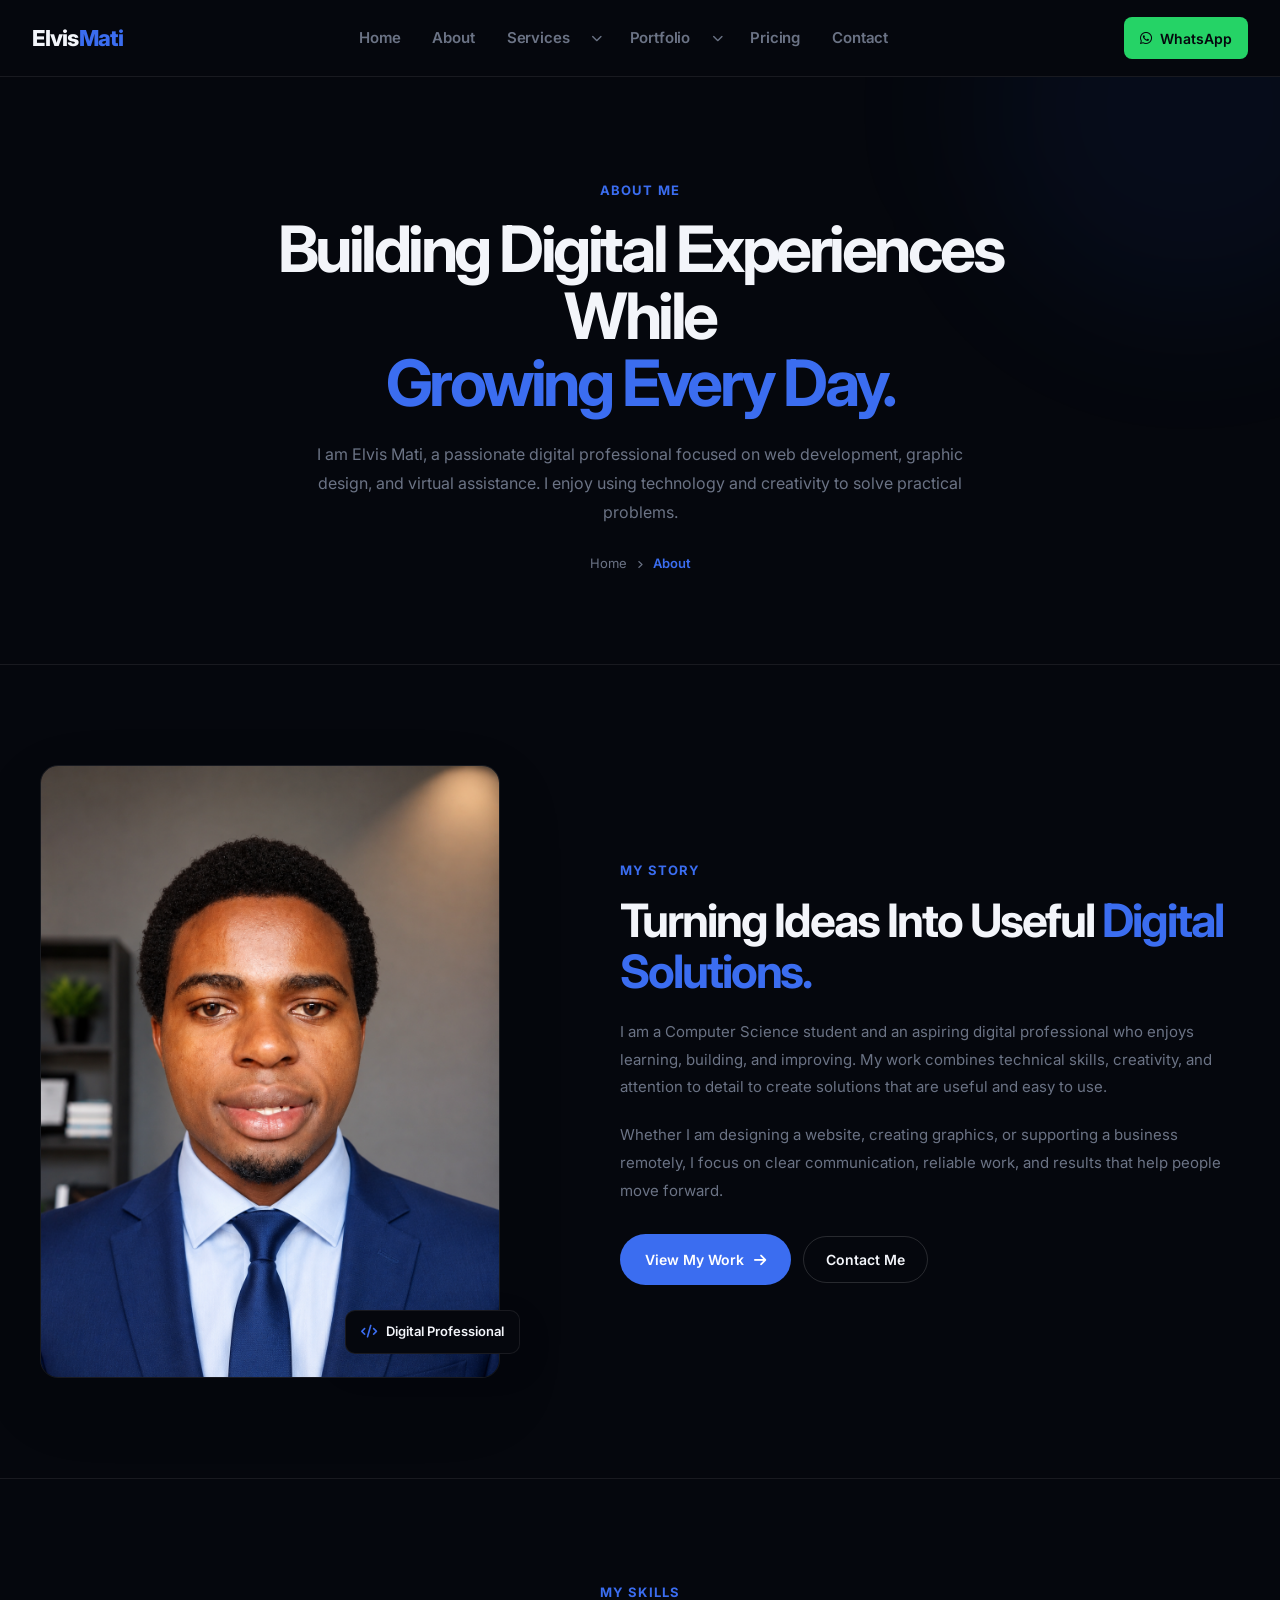
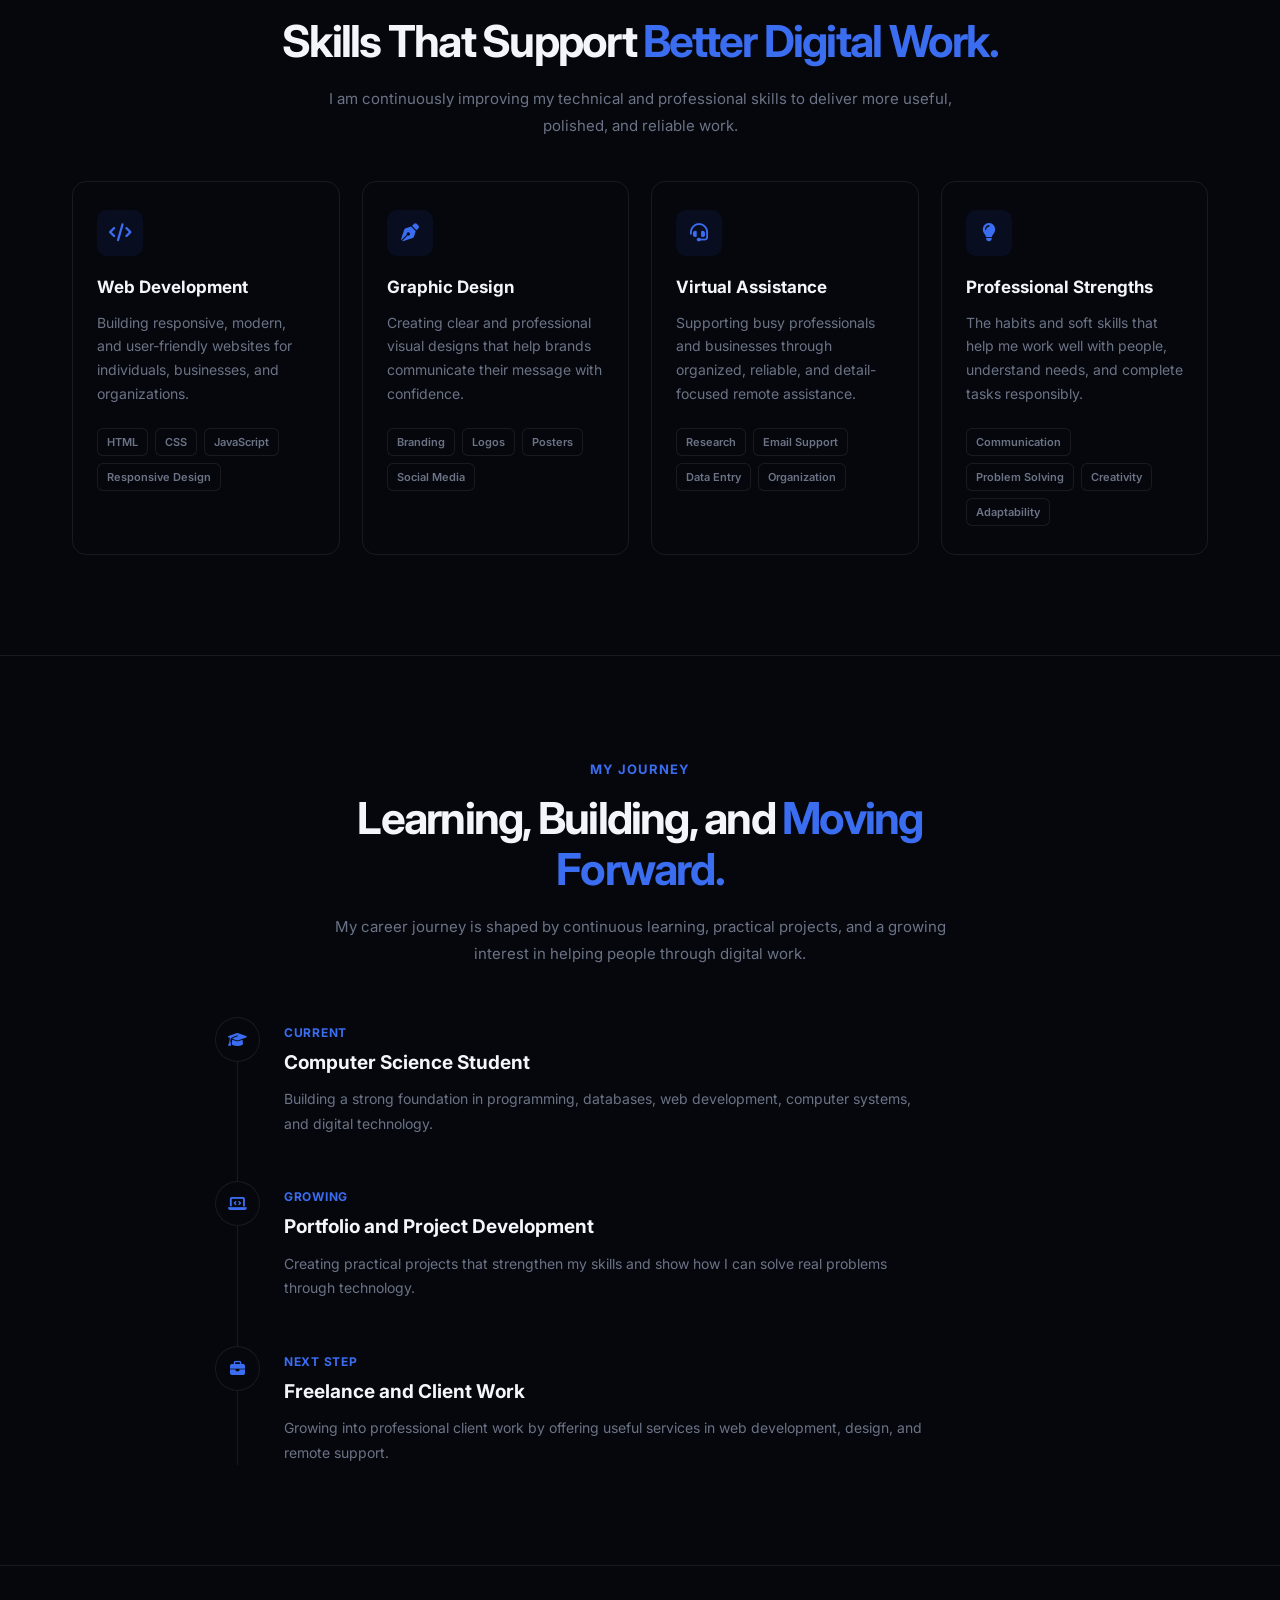
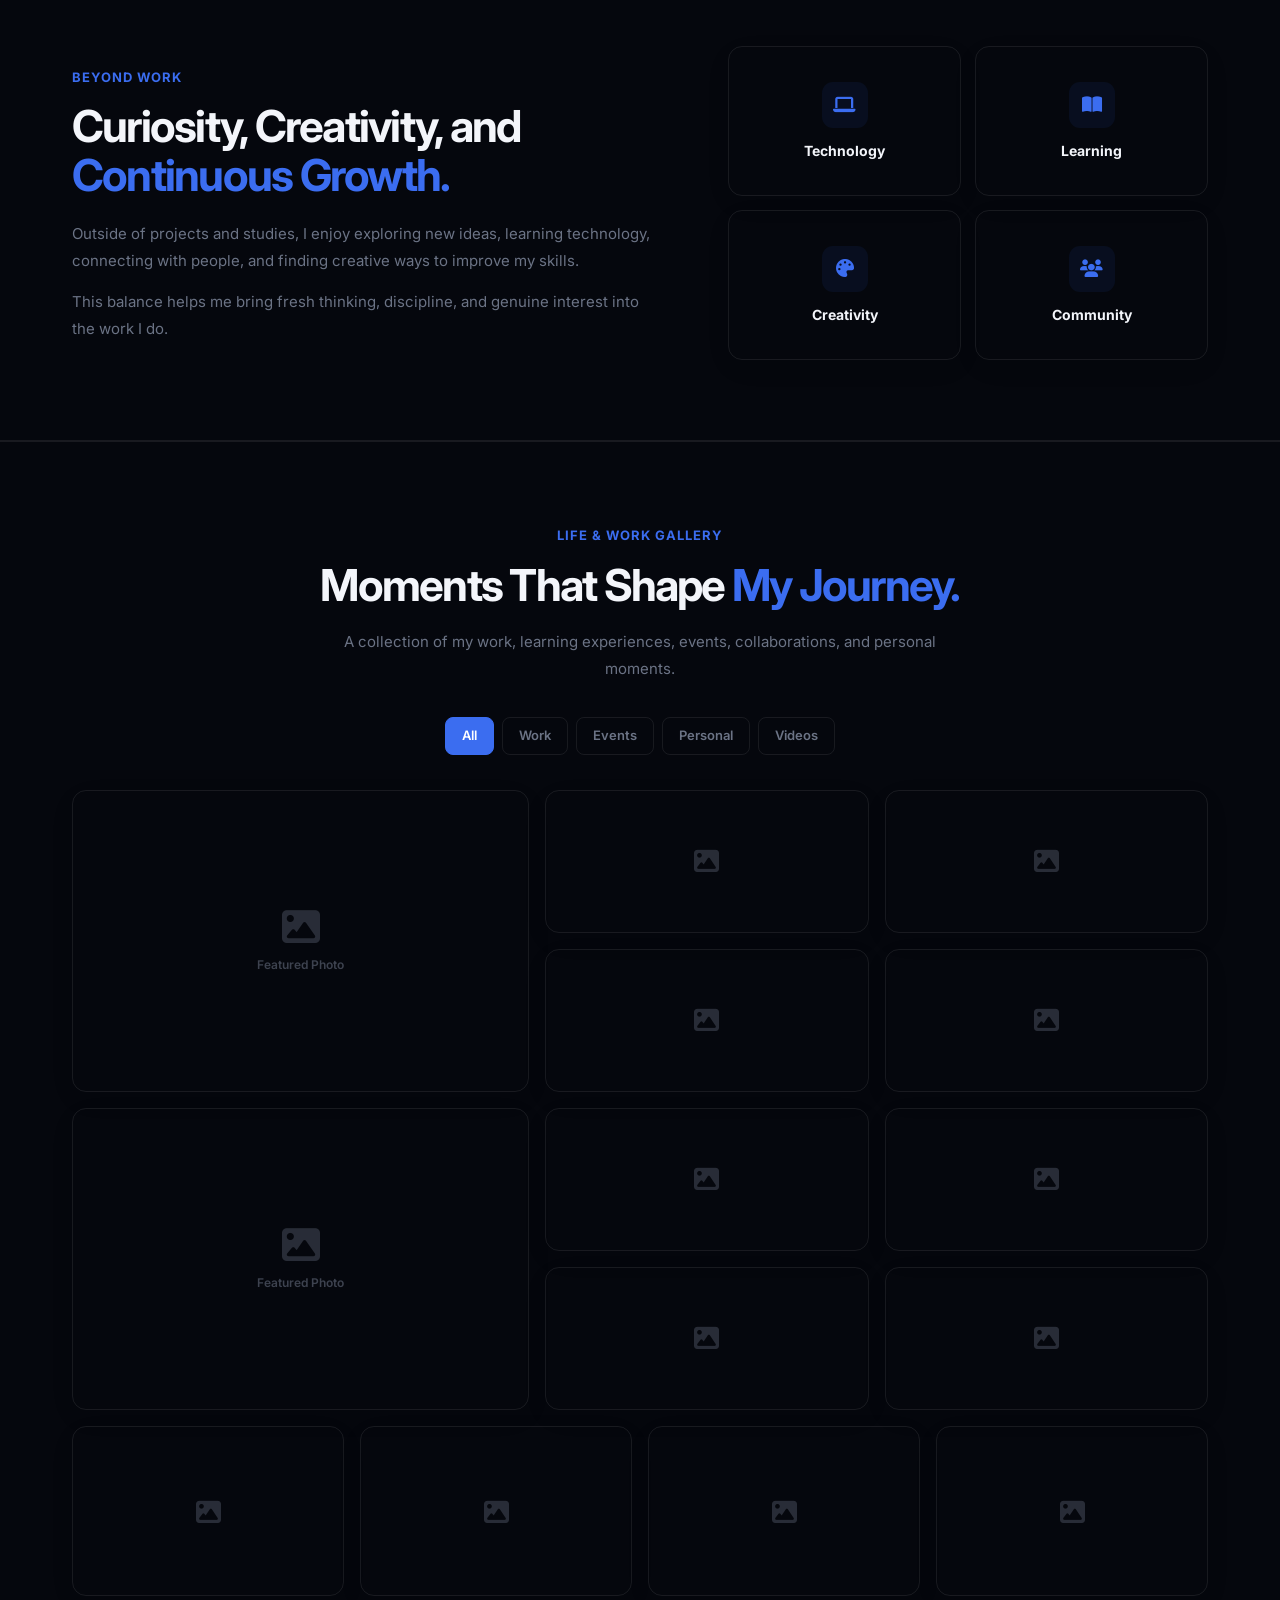
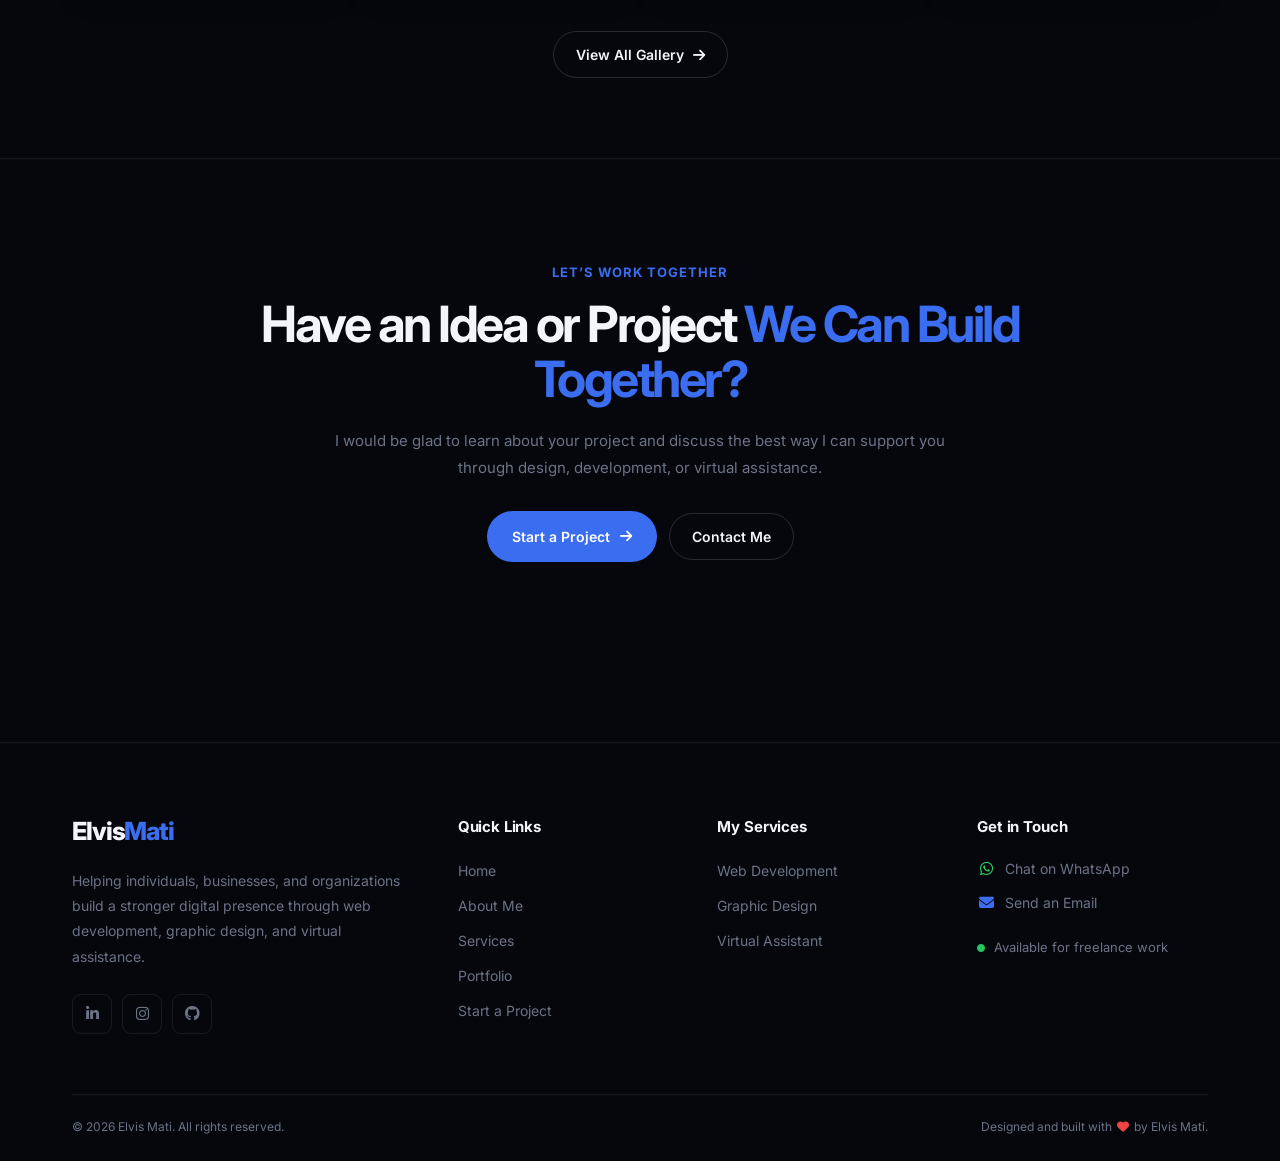
==== about.html @ 4832bfaa "Redesign portfolio pages and update assets" ====
<!DOCTYPE html>
<html lang="en">
<head>
    <meta charset="UTF-8">
    <meta name="viewport" content="width=device-width, initial-scale=1.0">

    <title>About | Elvis Mati</title>
    <meta name="description" content="Learn more about Elvis Mati, a web developer, graphic designer, and virtual assistant.">

    <!-- Google Fonts -->
    <link rel="preconnect" href="https://fonts.googleapis.com">
    <link rel="preconnect" href="https://fonts.gstatic.com" crossorigin>
    <link href="https://fonts.googleapis.com/css2?family=Inter:wght@400;500;600;700;800&family=Poppins:wght@500;600;700;800&display=swap" rel="stylesheet">

    <!-- Font Awesome -->
    <link rel="stylesheet" href="https://cdnjs.cloudflare.com/ajax/libs/font-awesome/6.5.2/css/all.min.css">

    <!-- Shared CSS -->
    <link rel="stylesheet" href="css/style1.css">
    <link rel="stylesheet" href="css/navbar.css">
    <link rel="stylesheet" href="css/footer.css">
    <link rel="stylesheet" href="css/responsiveness.css">

    <!-- About page CSS -->
    <link rel="stylesheet" href="css/about.css">

    <!-- Google analytics tag (gtag.js) -->
    <script async src="https://www.googletagmanager.com/gtag/js?id=G-YR5QVNDVCK"></script>
    <script>
    window.dataLayer = window.dataLayer || [];
    function gtag(){dataLayer.push(arguments);}
    gtag('js', new Date());

    gtag('config', 'G-YR5QVNDVCK');
    </script>
</head>

<body>
     <!-- ==================================================
        HEADER / NAVIGATION
    =================================================== -->

    <header class="header">

        <div class="container">

            <nav class="navbar">

                <!-- LOGO -->
                <a href="index.html" class="logo">
                    Elvis<span>Mati</span>
                </a>


                <!-- =========================================
                    NAVIGATION LINKS
                ========================================== -->

                <ul class="nav-links">

                    <!-- HOME -->
                    <li>
                        <a href="index.html">Home</a>
                    </li>


                    <!-- ABOUT -->
                    <li>
                        <a href="about.html">About</a>
                    </li>


                    <!-- =====================================
                        SERVICES DROPDOWN
                    ====================================== -->

                    <li class="dropdown">

                        <div class="dropdown-trigger">

                            <a href="services.html" class="dropdown-link">
                                Services
                            </a>

                            <button
                                class="dropdown-toggle"
                                type="button"
                                aria-label="Toggle Services menu"
                                aria-expanded="false"
                            >
                                <i class="fa-solid fa-chevron-down"></i>
                            </button>

                        </div>


                        <ul class="dropdown-menu">

                            <li>
                                <a href="web-development.html">
                                    Web Development
                                </a>
                            </li>

                            <li>
                                <a href="graphic-design.html">
                                    Graphic Design
                                </a>
                            </li>

                            <li>
                                <a href="virtual-assistant.html">
                                    Virtual Assistant
                                </a>
                            </li>

                        </ul>

                    </li>


                    <!-- =====================================
                        PORTFOLIO DROPDOWN
                    ====================================== -->

                    <li class="dropdown">

                        <div class="dropdown-trigger">

                            <a href="portfolio.html" class="dropdown-link">
                                Portfolio
                            </a>

                            <button
                                class="dropdown-toggle"
                                type="button"
                                aria-label="Toggle Portfolio menu"
                                aria-expanded="false"
                            >
                                <i class="fa-solid fa-chevron-down"></i>
                            </button>

                        </div>


                        <ul class="dropdown-menu">

                            <li>
                                <a href="web-development-portfolio.html">
                                    Web Development
                                </a>
                            </li>

                            <li>
                                <a href="graphic-design-portfolio.html">
                                    Graphic Design
                                </a>
                            </li>

                            <li>
                                <a href="virtual-assistant-portfolio.html">
                                    Virtual Assistant
                                </a>
                            </li>

                        </ul>

                    </li>


                    <!-- PRICING -->
                    <li>
                        <a href="pricing.html">Pricing</a>
                    </li>


                    <!-- CONTACT -->
                    <li>
                        <a href="contact.html">Contact</a>
                    </li>

                </ul>


                <!-- =========================================
                    DESKTOP ACTIONS
                ========================================== -->

                <div class="nav-actions">


                    <!-- WHATSAPP -->
                    <a
                        href="https://wa.me/254700531854?text=Hello%20Elvis,%20I%20came%20across%20your%20portfolio%20website%20and%20I'm%20interested%20in%20your%20services.%20I'd%20love%20to%20discuss%20my%20project."
                        class="whatsapp-btn"
                        target="_blank"
                        rel="noopener noreferrer"
                    >

                        <i class="fa-brands fa-whatsapp"></i>

                        <span>
                            WhatsApp
                        </span>

                    </a>

                </div>


                <!-- =========================================
                    MOBILE WHATSAPP
                ========================================== -->

                <a
                    href="https://wa.me/254700531854?text=Hello%20Elvis,%20I%20came%20across%20your%20portfolio%20website%20and%20I'm%20interested%20in%20your%20services."
                    class="mobile-whatsapp-btn"
                    target="_blank"
                    rel="noopener noreferrer"
                    aria-label="Chat with Elvis on WhatsApp"
                >

                    <i class="fa-brands fa-whatsapp"></i>

                </a>


                <!-- =========================================
                    HAMBURGER
                ========================================== -->

                <button
                    class="hamburger"
                    type="button"
                    aria-label="Open navigation menu"
                    aria-expanded="false"
                    aria-controls="main-navigation"
                >

                    <span></span>
                    <span></span>
                    <span></span>

                </button>

            </nav>

        </div>

    </header>

    <main>

        <!-- ==================================================
             ABOUT HERO
        =================================================== -->
        <section class="about-hero">
            <div class="container">

                <div class="about-hero-content">
                    <span class="section-label">About Me</span>

                    <h1>
                        Building Digital Experiences While
                        <span>Growing Every Day.</span>
                    </h1>

                    <p>
                        I am Elvis Mati, a passionate digital professional focused on
                        web development, graphic design, and virtual assistance. I enjoy
                        using technology and creativity to solve practical problems.
                    </p>

                    <div class="breadcrumb">
                        <a href="index.html">Home</a>
                        <i class="fa-solid fa-angle-right"></i>
                        <span class="active" aria-current="page">About</span>
                    </div>
                </div>

            </div>
        </section>

        <!-- ==================================================
             PERSONAL INTRODUCTION
        =================================================== -->
        <section class="about-intro section-padding">
            <div class="container">

                <div class="about-intro-grid">
                        <div class="about-image-wrap">
                              <img
                                    src="assets/images/Elvis Photos/elvis-mati-about.png"
                                    alt="Elvis Mati, web developer, graphic designer, and virtual assistant"
                                    class="about-profile-image">

                              <div class="about-image-badge">
                                    <i class="fa-solid fa-code"></i>
                                    <span>Digital Professional</span>
                              </div>
                        </div>

                    <div class="about-intro-content">
                        <span class="section-label">My Story</span>

                        <h2>
                            Turning Ideas Into Useful
                            <span>Digital Solutions.</span>
                        </h2>

                        <p>
                            I am a Computer Science student and an aspiring digital
                            professional who enjoys learning, building, and improving.
                            My work combines technical skills, creativity, and attention
                            to detail to create solutions that are useful and easy to use.
                        </p>

                        <p>
                            Whether I am designing a website, creating graphics, or
                            supporting a business remotely, I focus on clear communication,
                            reliable work, and results that help people move forward.
                        </p>

                        <div class="about-intro-actions">
                            <a href="portfolio.html" class="btn btn-primary">
                                View My Work
                                <i class="fa-solid fa-arrow-right"></i>
                            </a>

                            <a href="contact.html" class="btn btn-outline">
                                Contact Me
                            </a>
                        </div>
                    </div>

                </div>

            </div>
        </section>

        <!-- ==================================================
             SKILLS SECTION
        =================================================== -->
        <section class="about-skills section-padding">
            <div class="container">

                <div class="section-heading">
                    <span class="section-label">My Skills</span>

                    <h2>
                        Skills That Support
                        <span>Better Digital Work.</span>
                    </h2>

                    <p>
                        I am continuously improving my technical and professional skills
                        to deliver more useful, <br>polished, and reliable work.
                    </p>
                </div>

                <div class="skills-grid">

                    <article class="skill-card">
                        <div class="skill-card-icon">
                            <i class="fa-solid fa-code"></i>
                        </div>

                        <h3>Web Development</h3>

                        <p>
                            Building responsive, modern, and user-friendly websites for
                            individuals, businesses, and organizations.
                        </p>

                        <div class="skill-tags">
                            <span>HTML</span>
                            <span>CSS</span>
                            <span>JavaScript</span>
                            <span>Responsive Design</span>
                        </div>
                    </article>

                    <article class="skill-card">
                        <div class="skill-card-icon">
                            <i class="fa-solid fa-pen-nib"></i>
                        </div>

                        <h3>Graphic Design</h3>

                        <p>
                            Creating clear and professional visual designs that help brands
                            communicate their message with confidence.
                        </p>

                        <div class="skill-tags">
                            <span>Branding</span>
                            <span>Logos</span>
                            <span>Posters</span>
                            <span>Social Media</span>
                        </div>
                    </article>

                    <article class="skill-card">
                        <div class="skill-card-icon">
                            <i class="fa-solid fa-headset"></i>
                        </div>

                        <h3>Virtual Assistance</h3>

                        <p>
                            Supporting busy professionals and businesses through organized,
                            reliable, and detail-focused remote assistance.
                        </p>

                        <div class="skill-tags">
                            <span>Research</span>
                            <span>Email Support</span>
                            <span>Data Entry</span>
                            <span>Organization</span>
                        </div>
                    </article>

                    <article class="skill-card">
                        <div class="skill-card-icon">
                            <i class="fa-solid fa-lightbulb"></i>
                        </div>

                        <h3>Professional Strengths</h3>

                        <p>
                            The habits and soft skills that help me work well with people,
                            understand needs, and complete tasks responsibly.
                        </p>

                        <div class="skill-tags">
                            <span>Communication</span>
                            <span>Problem Solving</span>
                            <span>Creativity</span>
                            <span>Adaptability</span>
                        </div>
                    </article>

                </div>

            </div>
        </section>

        <!-- ==================================================
             CAREER JOURNEY
        =================================================== -->
        <section class="career-journey section-padding">
            <div class="container">

                <div class="section-heading">
                    <span class="section-label">My Journey</span>

                    <h2>
                        Learning, Building, and
                        <span>Moving Forward.</span>
                    </h2>

                    <p>
                        My career journey is shaped by continuous learning, practical
                        projects, and a growing interest in helping people through digital work.
                    </p>
                </div>

                <div class="timeline">

                    <article class="timeline-item">
                        <div class="timeline-dot">
                            <i class="fa-solid fa-graduation-cap"></i>
                        </div>

                        <div class="timeline-content">
                            <span class="timeline-date">Current</span>
                            <h3>Computer Science Student</h3>
                            <p>
                                Building a strong foundation in programming, databases,
                                web development, computer systems, and digital technology.
                            </p>
                        </div>
                    </article>

                    <article class="timeline-item">
                        <div class="timeline-dot">
                            <i class="fa-solid fa-laptop-code"></i>
                        </div>

                        <div class="timeline-content">
                            <span class="timeline-date">Growing</span>
                            <h3>Portfolio and Project Development</h3>
                            <p>
                                Creating practical projects that strengthen my skills and
                                show how I can solve real problems through technology.
                            </p>
                        </div>
                    </article>

                    <article class="timeline-item">
                        <div class="timeline-dot">
                            <i class="fa-solid fa-briefcase"></i>
                        </div>

                        <div class="timeline-content">
                            <span class="timeline-date">Next Step</span>
                            <h3>Freelance and Client Work</h3>
                            <p>
                                Growing into professional client work by offering useful
                                services in web development, design, and remote support.
                            </p>
                        </div>
                    </article>

                </div>

            </div>
        </section>

        <!-- ==================================================
             HOBBIES AND INTERESTS
        =================================================== -->
        <section class="about-interests section-padding">
            <div class="container">

                <div class="about-interests-grid">

                    <div class="about-interests-content">
                        <span class="section-label">Beyond Work</span>

                        <h2>
                            Curiosity, Creativity, and
                            <span>Continuous Growth.</span>
                        </h2>

                        <p>
                            Outside of projects and studies, I enjoy exploring new ideas,
                            learning technology, connecting with people, and finding
                            creative ways to improve my skills.
                        </p>

                        <p>
                            This balance helps me bring fresh thinking, discipline, and
                            genuine interest into the work I do.
                        </p>
                    </div>

                    <div class="interests-grid">
                        <div class="interest-item">
                            <i class="fa-solid fa-laptop"></i>
                            <span>Technology</span>
                        </div>

                        <div class="interest-item">
                            <i class="fa-solid fa-book-open"></i>
                            <span>Learning</span>
                        </div>

                        <div class="interest-item">
                            <i class="fa-solid fa-palette"></i>
                            <span>Creativity</span>
                        </div>

                        <div class="interest-item">
                            <i class="fa-solid fa-users"></i>
                            <span>Community</span>
                        </div>
                    </div>

                </div>

            </div>
        </section>

        <!-- ==================================================
     LIFE & WORK GALLERY
================================================== -->
<section class="about-gallery section-padding">
    <div class="container">

        <div class="section-heading">
            <span class="section-label">Life & Work Gallery</span>

            <h2>
                Moments That Shape
                <span>My Journey.</span>
            </h2>

            <p>
                A collection of my work, learning experiences, events,
                collaborations, and personal moments.
            </p>
        </div>


        <!-- ==================================================
             GALLERY FILTERS
        =================================================== -->
        <div class="gallery-filters" aria-label="Gallery categories">

            <button class="gallery-filter-btn active" type="button">
                All
            </button>

            <button class="gallery-filter-btn" type="button">
                Work
            </button>

            <button class="gallery-filter-btn" type="button">
                Events
            </button>

            <button class="gallery-filter-btn" type="button">
                Personal
            </button>

            <button class="gallery-filter-btn" type="button">
                Videos
            </button>

        </div>


        <!-- ==================================================
             FEATURED GALLERY
        =================================================== -->
        <div class="gallery-showcase">

            <!-- ==========================
                 TWO LARGE FEATURE CARDS
            =========================== -->

            <div class="gallery-feature-column">

                <article class="gallery-card gallery-card-large">
                    <div class="gallery-placeholder">
                        <i class="fa-solid fa-image"></i>
                        <span>Featured Photo</span>
                    </div>

                    <div class="gallery-card-overlay">
                        <span>Work</span>
                        <h3>Creative Work</h3>
                    </div>
                </article>


                <article class="gallery-card gallery-card-large">
                    <div class="gallery-placeholder">
                        <i class="fa-solid fa-image"></i>
                        <span>Featured Photo</span>
                    </div>

                    <div class="gallery-card-overlay">
                        <span>Personal</span>
                        <h3>Behind the Scenes</h3>
                    </div>
                </article>

            </div>


            <!-- ==========================
                 8 SMALL CARDS
                 2 COLUMNS × 4 ROWS
            =========================== -->

            <div class="gallery-small-grid">

                <article class="gallery-card gallery-card-small">
                    <div class="gallery-placeholder">
                        <i class="fa-solid fa-image"></i>
                    </div>

                    <div class="gallery-card-overlay">
                        <span>Work</span>
                        <h3>Project</h3>
                    </div>
                </article>


                <article class="gallery-card gallery-card-small">
                    <div class="gallery-placeholder">
                        <i class="fa-solid fa-image"></i>
                    </div>

                    <div class="gallery-card-overlay">
                        <span>Work</span>
                        <h3>Design</h3>
                    </div>
                </article>


                <article class="gallery-card gallery-card-small">
                    <div class="gallery-placeholder">
                        <i class="fa-solid fa-image"></i>
                    </div>

                    <div class="gallery-card-overlay">
                        <span>Events</span>
                        <h3>Event</h3>
                    </div>
                </article>


                <article class="gallery-card gallery-card-small">
                    <div class="gallery-placeholder">
                        <i class="fa-solid fa-image"></i>
                    </div>

                    <div class="gallery-card-overlay">
                        <span>Personal</span>
                        <h3>Moment</h3>
                    </div>
                </article>


                <article class="gallery-card gallery-card-small">
                    <div class="gallery-placeholder">
                        <i class="fa-solid fa-image"></i>
                    </div>

                    <div class="gallery-card-overlay">
                        <span>Work</span>
                        <h3>Workspace</h3>
                    </div>
                </article>


                <article class="gallery-card gallery-card-small">
                    <div class="gallery-placeholder">
                        <i class="fa-solid fa-image"></i>
                    </div>

                    <div class="gallery-card-overlay">
                        <span>Events</span>
                        <h3>Experience</h3>
                    </div>
                </article>


                <article class="gallery-card gallery-card-small">
                    <div class="gallery-placeholder">
                        <i class="fa-solid fa-image"></i>
                    </div>

                    <div class="gallery-card-overlay">
                        <span>Personal</span>
                        <h3>Life</h3>
                    </div>
                </article>


                <article class="gallery-card gallery-card-small">
                    <div class="gallery-placeholder">
                        <i class="fa-solid fa-image"></i>
                    </div>

                    <div class="gallery-card-overlay">
                        <span>Work</span>
                        <h3>Latest Work</h3>
                    </div>
                </article>

            </div>

        </div>


        <!-- ==================================================
             BOTTOM ROW
        =================================================== -->
        <div class="gallery-bottom-grid">

            <article class="gallery-card gallery-bottom-card">
                <div class="gallery-placeholder">
                    <i class="fa-solid fa-image"></i>
                </div>
            </article>

            <article class="gallery-card gallery-bottom-card">
                <div class="gallery-placeholder">
                    <i class="fa-solid fa-image"></i>
                </div>
            </article>

            <article class="gallery-card gallery-bottom-card">
                <div class="gallery-placeholder">
                    <i class="fa-solid fa-image"></i>
                </div>
            </article>

            <article class="gallery-card gallery-bottom-card">
                <div class="gallery-placeholder">
                    <i class="fa-solid fa-image"></i>
                </div>
            </article>

        </div>


        <!-- ==================================================
             VIEW ALL
        =================================================== -->
        <div class="gallery-view-all">

            <a href="gallery.html" class="btn btn-outline">
                View All Gallery
                <i class="fa-solid fa-arrow-right"></i>
            </a>

        </div>

    </div>
</section>

        <!-- ==================================================
             ABOUT PAGE CTA
        =================================================== -->
        <section class="about-cta">
            <div class="container">

                <div class="about-cta-content">
                    <span class="section-label">Let’s Work Together</span>

                    <h2>
                        Have an Idea or Project
                        <span>We Can Build Together?</span>
                    </h2>

                    <p>
                        I would be glad to learn about your project and discuss the
                        best way I can support you through design, development, or
                        virtual assistance.
                    </p>

                    <div class="about-cta-actions">
                        <a href="order.html" class="btn btn-primary">
                            Start a Project
                            <i class="fa-solid fa-arrow-right"></i>
                        </a>

                        <a href="contact.html" class="btn btn-outline">
                            Contact Me
                        </a>
                    </div>
                </div>

            </div>
        </section>

    </main>

    <!-- ==================================================
         FOOTER
    =================================================== -->
    <footer class="site-footer">
        <div class="container">

            <div class="footer-grid">

                <div class="footer-brand">
                    <a href="index.html" class="footer-logo">
                        Elvis<span>Mati</span>
                    </a>

                    <p>
                        Helping individuals, businesses, and organizations build a
                        stronger digital presence through web development, graphic
                        design, and virtual assistance.
                    </p>

                    <div class="footer-social-links">
                        <a
                            href="https://www.linkedin.com/in/elvismati/"
                            aria-label="Visit my LinkedIn profile"
                            target="_blank"
                            rel="noopener noreferrer"
                        >
                            <i class="fa-brands fa-linkedin-in"></i>
                        </a>

                        <a
                            href="https://www.instagram.com/elvismati1/"
                            aria-label="Visit my Instagram profile"
                            target="_blank"
                            rel="noopener noreferrer"
                        >
                            <i class="fa-brands fa-instagram"></i>
                        </a>

                        <a
                            href="https://github.com/sonraz"
                            aria-label="Visit my GitHub profile"
                            target="_blank"
                            rel="noopener noreferrer"
                        >
                            <i class="fa-brands fa-github"></i>
                        </a>
                    </div>
                </div>

                <div class="footer-links">
                    <h3>Quick Links</h3>

                    <ul>
                        <li><a href="index.html">Home</a></li>
                        <li><a href="about.html">About Me</a></li>
                        <li><a href="services.html">Services</a></li>
                        <li><a href="portfolio.html">Portfolio</a></li>
                        <li><a href="order.html">Start a Project</a></li>
                    </ul>
                </div>

                <div class="footer-links">
                    <h3>My Services</h3>

                    <ul>
                        <li><a href="web-development.html">Web Development</a></li>
                        <li><a href="graphic-design.html">Graphic Design</a></li>
                        <li><a href="virtual-assistant.html">Virtual Assistant</a></li>
                    </ul>
                </div>

                <div class="footer-contact">
                    <h3>Get in Touch</h3>

                    <a
                        href="https://wa.me/254700531854?text=Hello%20Elvis%2C%20I%20would%20like%20to%20discuss%20a%20project."
                        target="_blank"
                        rel="noopener noreferrer"
                    >
                        <i class="fa-brands fa-whatsapp"></i>
                        Chat on WhatsApp
                    </a>

                    <a
                        href="https://mail.google.com/mail/?view=cm&fs=1&to=elvismati.work@gmail.com&su=Project%20Inquiry"
                        target="_blank"
                        rel="noopener noreferrer"
                    >
                        <i class="fa-solid fa-envelope"></i>
                        Send an Email
                    </a>

                    <p class="footer-availability">
                        <i class="fa-solid fa-circle"></i>
                        Available for freelance work
                    </p>
                </div>

            </div>

            <div class="footer-bottom">
                <p>© <span id="currentYear"></span> Elvis Mati. All rights reserved.</p>

                <p>
                    Designed and built with <i class="fa-solid fa-heart"></i> by Elvis Mati.
                </p>
            </div>

        </div>
    </footer>

    <button class="back-to-top" id="backToTop" type="button" aria-label="Back to top">
        <i class="fa-solid fa-arrow-up"></i>
    </button>


  <!--All js Script files-->
  
  <script src="js/main.js"></script>
  <script src="js/navbar.js"></script>
  <script src="js/footer.js"></script>
</body>
</html>
---- css/style1.css ----
/* =========================================================
   HOME.CSS — base (desktop) styles for Elvis Mati portfolio
   Design tokens: dark navy background, single blue accent,
   Inter for UI text, Dancing Script for the signature.
========================================================= */

:root {
  /* ---- Color tokens ---- */
  --bg: #05070d;              /* page background */
  --bg-panel: #0b0f1a;        /* slightly raised panels (trusted strip, cta) */
  --card-bg: #0e1220;         /* card surfaces */
  --card-bg-alt: #10162a;     /* icon chips / stat circles */
  --border: rgba(255, 255, 255, 0.08);
  --border-strong: rgba(255, 255, 255, 0.14);
  --text: #f3f5fa;            /* primary text */
  --text-dim: #a7aebd;        /* secondary/body text */
  --text-faint: #6b7385;      /* muted/labels */
  --accent: #3b6df0;          /* primary blue */
  --accent-soft: #274a9c;     /* darker blue for gradients/borders */
  --accent-glow: rgba(59, 109, 240, 0.35);

  /* ---- Type ---- */
  --font-body: "Inter", -apple-system, BlinkMacSystemFont, "Segoe UI", sans-serif;
  --font-script: "Dancing Script", cursive;

  /* ---- Layout ---- */
  --max-width: 1240px;
  --radius-sm: 8px;
  --radius-md: 14px;
  --radius-lg: 20px;
  --radius-pill: 999px;
}

/* ---------- Reset ---------- */
* {
  margin: 0;
  padding: 0;
  box-sizing: border-box;
}

html {
  scroll-behavior: smooth;
}

body {
  background: var(--bg);
  color: var(--text);
  font-family: var(--font-body);
  line-height: 1.5;
  -webkit-font-smoothing: antialiased;
  overflow-x: hidden;
}

img, svg { display: block; max-width: 100%; }

a { color: inherit; text-decoration: none; }

ul { list-style: none; }

button { font: inherit; cursor: pointer; }

/* Visible keyboard focus for accessibility */
a:focus-visible,
button:focus-visible {
  outline: 2px solid var(--accent);
  outline-offset: 2px;
  border-radius: var(--radius-sm);
}

.accent { color: var(--accent); }

/* ---------- Shared layout helpers ---------- */
.section {
  max-width: var(--max-width);
  margin: 0 auto;
  padding: 96px 40px;
}

.eyebrow {
  font-size: 13px;
  font-weight: 700;
  letter-spacing: 0.12em;
  text-transform: uppercase;
  color: var(--accent);
  margin-bottom: 10px;
}

.section-title {
  font-size: 34px;
  font-weight: 800;
  letter-spacing: -0.01em;
}

.section-head {
  display: flex;
  align-items: flex-end;
  justify-content: space-between;
  gap: 24px;
  margin-bottom: 48px;
  flex-wrap: wrap;
}

.section-desc {
  max-width: 320px;
  color: var(--text-dim);
  font-size: 14px;
  line-height: 1.6;
}

/* ---------- Buttons ---------- */
.btn {
  display: inline-flex;
  align-items: center;
  gap: 10px;
  padding: 14px 24px;
  border-radius: var(--radius-pill);
  font-weight: 600;
  font-size: 14px;
  white-space: nowrap;
  border: 1px solid transparent;
  transition: transform 0.2s ease, background 0.2s ease, border-color 0.2s ease;
}

.btn svg { flex-shrink: 0; transition: transform 0.2s ease; }

.btn:hover svg { transform: translateX(3px); }

.btn-primary {
  background: var(--accent);
  color: #fff;
}

.btn-primary:hover {
  background: #4a7bff;
  transform: translateY(-1px);
}

.btn-secondary {
  background: transparent;
  border-color: var(--border-strong);
  color: var(--text);
}

.btn-secondary:hover {
  border-color: var(--accent);
  background: rgba(59, 109, 240, 0.08);
}

.btn-outline {
  background: transparent;
  border-color: var(--border-strong);
  color: var(--text);
  padding: 12px 22px;
}

.btn-outline:hover {
  border-color: var(--accent);
  color: var(--accent);
}
---- css/navbar.css ----
/* =========================================================
   PREMIUM STICKY NAVIGATION
========================================================= */

.header {
  position: sticky;
  top: 0;
  z-index: 1000;

  width: 100%;

  background: var(--bg);
  border-bottom: 1px solid var(--border);

  backdrop-filter: blur(16px);
  -webkit-backdrop-filter: blur(16px);
}

.navbar {
  min-height: 76px;

  display: flex;
  align-items: center;
  justify-content: space-between;

  padding: 0 32px;
}

/* -------------------------
   LOGO
------------------------- */

.logo {
  font-size: 22px;
  font-weight: 800;
  letter-spacing: -0.04em;

  text-decoration: none;
  color: var(--text);

  white-space: nowrap;
}

.logo span {
  color: var(--accent);
}


/* -------------------------
   MAIN NAV LINKS
------------------------- */

.nav-links {
  display: flex;
  align-items: center;

  gap: 6px;

  margin: 0;
  padding: 0;

  list-style: none;
}

.nav-links > li > a,
.dropdown-link {
  display: inline-flex;
  align-items: center;

  min-height: 42px;
  padding: 0 13px;

  font-size: 15px;
  font-weight: 600;
  letter-spacing: -0.01em;

  color: var(--text-faint);
  text-decoration: none;

  border-radius: 8px;

  transition:
    color 0.2s ease,
    background 0.2s ease;
}

.nav-links > li > a:hover,
.dropdown-link:hover {
  color: var(--text);
  background: var(--surface);
}

.nav-links > li > a.active {
  color: #2563eb;
  background: rgba(37, 99, 235, 0.08);
  font-weight: 700;
}

.nav-links > li > a.active:hover {
  color: #2563eb;
  background: rgba(37, 99, 235, 0.12);
}


/* -------------------------
   DROPDOWN TRIGGER
------------------------- */

.dropdown-trigger {
  display: flex;
  align-items: center;
}

.dropdown-toggle {
  width: 28px;
  height: 42px;

  display: flex;
  align-items: center;
  justify-content: center;

  padding: 0;

  border: none;
  background: transparent;

  color: var(--text-faint);

  cursor: pointer;

  transition:
    color 0.2s ease,
    transform 0.2s ease;
}

.dropdown-toggle i {
  font-size: 11px;
}

.dropdown-toggle:hover {
  color: var(--text);
}


/* -------------------------
   DROPDOWN MENU
------------------------- */

.dropdown {
  position: relative;
}

.dropdown-menu {
  position: absolute;

  top: calc(100% + 10px);
  left: 50%;

  min-width: 220px;

  margin: 0;
  padding: 8px;

  list-style: none;

  background: var(--bg);
  border: 1px solid var(--border);

  border-radius: 12px;

  box-shadow: 0 18px 45px rgba(0, 0, 0, 0.10);

  opacity: 0;
  visibility: hidden;
  transform: translate(-50%, -8px);

  transition:
    opacity 0.2s ease,
    transform 0.2s ease,
    visibility 0.2s ease;
}

.dropdown-menu li a {
  display: flex;
  align-items: center;

  min-height: 42px;

  padding: 0 13px;

  font-size: 14px;
  font-weight: 500;

  color: var(--text-faint);
  text-decoration: none;

  border-radius: 7px;

  transition:
    color 0.2s ease,
    background 0.2s ease;
}

.dropdown-menu li a:hover {
  color: var(--text);
  background: var(--surface);
}


/* Desktop dropdown on hover */

@media (min-width: 769px) {

  .dropdown:hover .dropdown-menu,
  .dropdown:focus-within .dropdown-menu {
    opacity: 1;
    visibility: visible;
    transform: translate(-50%, 0);
  }

  .dropdown:hover .dropdown-toggle i {
    transform: rotate(180deg);
  }
}


/* -------------------------
   NAV ACTIONS
------------------------- */

.nav-actions {
  display: flex;
  align-items: center;
  gap: 10px;
}

.theme-btn,
.whatsapp-btn {
  min-height: 42px;

  display: inline-flex;
  align-items: center;
  justify-content: center;

  border-radius: 8px;

  font-size: 14px;
  font-weight: 600;
}

.theme-btn {
  padding: 0 12px;

  border: 1px solid var(--border);
  background: transarent;

  color: var(--text-faint);

  cursor: pointer;
}

.theme-btn:hover {
  color: var(--text);
  background: var(--surface);
}

.whatsapp-btn {
  gap: 8px;

  padding: 0 16px;

  background: #25D366;;
  color: var(--bg);

  text-decoration: none;

  transition:
    transform 0.2s ease,
    opacity 0.2s ease;
}

.whatsapp-btn:hover {
  transform: translateY(-1px);
  opacity: 0.9;
}


/* -------------------------
   MOBILE ELEMENTS
------------------------- */

.mobile-whatsapp-btn,
.hamburger,
.mobile-theme-item {
  display: none;
}

/* =========================================================
   RESPONSIVE PREMIUM NAVIGATION
========================================================= */

/* ---------------------------------------------------------
   TABLET
   769px - 1024px
--------------------------------------------------------- */

@media (max-width: 1024px) {

  .navbar {
    min-height: 72px;
    padding: 0 24px;
  }

  .logo {
    font-size: 21px;
  }

  .nav-links {
    gap: 2px;
  }

  .nav-links > li > a,
  .dropdown-link {
    min-height: 42px;
    padding: 0 9px;

    font-size: 14px;
  }

  .dropdown-toggle {
    width: 26px;
    height: 42px;
  }

  .dropdown-toggle i {
    font-size: 10px;
  }

  .nav-actions {
    gap: 8px;
  }

  .whatsapp-btn {
    min-height: 40px;
    padding: 0 12px;

    font-size: 13px;
  }
}


/* =========================================================
   MOBILE
   768px AND BELOW
========================================================= */

@media (max-width: 768px) {

  /* -------------------------------------------------------
     HEADER
  ------------------------------------------------------- */

  .header {
    position: sticky;
    top: 0;
    z-index: 1000;

    width: 100%;
  }

  .navbar {
    position: relative;

    min-height: 68px;

    padding: 0 20px;

    display: flex;
    align-items: center;
  }


  /* -------------------------------------------------------
     LOGO
  ------------------------------------------------------- */

  .logo {
    font-size: 21px;

    flex-shrink: 0;
  }


  /* -------------------------------------------------------
     DESKTOP NAVIGATION
  ------------------------------------------------------- */

  .nav-links {

    position: fixed;

    top: 68px;
    left: 0;

    width: 100%;
    height: auto;

    max-height: calc(100vh - 68px);

    display: flex;
    flex-direction: column;
    align-items: stretch;

    gap: 3px;

    margin: 0;
    padding: 14px 20px 24px;

    overflow-y: auto;

    background: var(--bg);

    border-top: 1px solid var(--border);
    border-bottom: 1px solid var(--border);

    box-shadow: 0 18px 45px rgba(0, 0, 0, 0.10);

    /* Hidden initially */
    opacity: 0;
    visibility: hidden;

    transform: translateY(-12px);

    pointer-events: none;

    transition:
      opacity 0.25s ease,
      transform 0.25s ease,
      visibility 0.25s ease;
  }


  /* OPEN MOBILE MENU */

  .nav-links.active {
    opacity: 1;
    visibility: visible;

    transform: translateY(0);

    pointer-events: auto;
  }


  /* -------------------------------------------------------
     MOBILE MAIN LINKS
  ------------------------------------------------------- */

  .nav-links > li {
    width: 100%;
  }

  .nav-links > li > a,
  .dropdown-link {

    width: 100%;
    min-height: 50px;

    display: flex;
    align-items: center;

    padding: 0 14px;

    font-size: 16px;
    font-weight: 600;

    color: var(--text-faint);

    border-radius: 9px;

    text-decoration: none;

    transition:
      color 0.2s ease,
      background 0.2s ease;
  }

  .nav-links > li > a:hover,
  .dropdown-link:hover {
    color: var(--text);

    background: var(--surface);
  }


  /* -------------------------------------------------------
     ACTIVE PAGE
  ------------------------------------------------------- */

  .nav-links > li > a.active,
  .nav-links > li > a.active:hover,
  .dropdown-link.active,
  .dropdown-link.active:hover {

    color: #2563eb;

    background: rgba(37, 99, 235, 0.08);

    font-weight: 700;
  }


  /* -------------------------------------------------------
     DROPDOWN TRIGGER
  ------------------------------------------------------- */

  .dropdown-trigger {

    width: 100%;

    display: flex;
    align-items: center;
  }

  .dropdown-trigger .dropdown-link {
    flex: 1;
  }


  /* -------------------------------------------------------
     DROPDOWN BUTTON
  ------------------------------------------------------- */

  .dropdown-toggle {

    width: 50px;
    min-width: 50px;
    height: 50px;

    display: flex;
    align-items: center;
    justify-content: center;

    padding: 0;

    border: 0;

    background: transparent;

    color: var(--text-faint);

    cursor: pointer;

    border-radius: 8px;

    transition:
      color 0.2s ease,
      background 0.2s ease;
  }

  .dropdown-toggle:hover {
    color: var(--text);

    background: var(--surface);
  }

  .dropdown-toggle i {
    font-size: 11px;

    transition: transform 0.25s ease;
  }


  /* Rotate arrow when dropdown is open */

  .dropdown.open .dropdown-toggle i {
    transform: rotate(180deg);
  }


  /* -------------------------------------------------------
     MOBILE DROPDOWN
  ------------------------------------------------------- */

  .dropdown-menu {

    position: static;

    width: 100%;
    min-width: 0;

    display: none;

    margin: 2px 0 6px;
    padding: 4px 0 4px 12px;

    background: transparent;

    border: 0;

    box-shadow: none;

    opacity: 1;
    visibility: visible;

    transform: none;
  }

  .dropdown.open .dropdown-menu {
    display: block;
  }


  /* Dropdown child links */

  .dropdown-menu li {
    width: 100%;
  }

  .dropdown-menu li a {

    min-height: 44px;

    display: flex;
    align-items: center;

    padding: 0 14px;

    font-size: 14px;
    font-weight: 500;

    color: var(--text-faint);

    text-decoration: none;

    border-radius: 7px;

    transition:
      color 0.2s ease,
      background 0.2s ease;
  }

  .dropdown-menu li a:hover {
    color: var(--text);

    background: var(--surface);
  }

  .dropdown-menu li a.active {
    color: #2563eb;

    background: rgba(37, 99, 235, 0.07);

    font-weight: 600;
  }


  /* -------------------------------------------------------
     DESKTOP WHATSAPP
  ------------------------------------------------------- */

  .nav-actions {
    display: none;
  }


  /* -------------------------------------------------------
     MOBILE WHATSAPP
  ------------------------------------------------------- */

  .mobile-whatsapp-btn {

    width: 40px;
    height: 40px;

    display: flex;

    align-items: center;
    justify-content: center;

    flex-shrink: 0;

    margin-left: auto;
    margin-right: 10px;

    border-radius: 50%;

    background: #25D366;
    color: #ffffff;

    font-size: 18px;

    text-decoration: none;

    box-shadow: 0 5px 14px rgba(37, 211, 102, 0.18);

    transition:
      background 0.2s ease,
      transform 0.2s ease,
      box-shadow 0.2s ease;
  }

  .mobile-whatsapp-btn:hover {
    background: #20bd5a;

    color: #ffffff;

    transform: translateY(-1px);

    box-shadow: 0 7px 18px rgba(37, 211, 102, 0.25);
  }


  /* -------------------------------------------------------
     HAMBURGER
  ------------------------------------------------------- */

  .hamburger {

    width: 42px;
    height: 42px;

    display: flex;

    flex-direction: column;

    align-items: center;
    justify-content: center;

    gap: 5px;

    flex-shrink: 0;

    padding: 0;

    border: 1px solid var(--border);

    border-radius: 8px;

    background: transparent;

    color: var(--text);

    cursor: pointer;

    transition:
      background 0.2s ease,
      border-color 0.2s ease;
  }

  .hamburger:hover {
    background: var(--surface);
  }

  .hamburger span {

    width: 19px;
    height: 2px;

    display: block;

    border-radius: 2px;

    background: currentColor;

    transition:
      transform 0.25s ease,
      opacity 0.2s ease;
  }


  /* Hamburger -> X */

  .hamburger.active span:nth-child(1) {
    transform: translateY(7px) rotate(45deg);
  }

  .hamburger.active span:nth-child(2) {
    opacity: 0;
  }

  .hamburger.active span:nth-child(3) {
    transform: translateY(-7px) rotate(-45deg);
  }
}


/* =========================================================
   SMALL MOBILE
   420px AND BELOW
========================================================= */

@media (max-width: 420px) {

  .navbar {
    min-height: 64px;

    padding: 0 16px;
  }

  .logo {
    font-size: 20px;
  }

  .nav-links {
    top: 64px;

    max-height: calc(100vh - 64px);

    padding-left: 16px;
    padding-right: 16px;
  }

  .mobile-whatsapp-btn {
    width: 38px;
    height: 38px;

    margin-right: 8px;

    font-size: 17px;
  }

  .hamburger {
    width: 40px;
    height: 40px;
  }

  .nav-links > li > a,
  .dropdown-link {
    min-height: 48px;

    font-size: 15px;
  }

  .dropdown-toggle {
    width: 48px;
    min-width: 48px;
    height: 48px;
  }
}


/* =========================================================
   REDUCED MOTION
========================================================= */

@media (prefers-reduced-motion: reduce) {

  .nav-links,
  .dropdown-toggle i,
  .hamburger span,
  .mobile-whatsapp-btn {
    transition: none;
  }
}

body.menu-open {
  overflow: hidden;
}

/* =========================================================
   MOBILE WHATSAPP BUTTON
========================================================= */

.mobile-whatsapp-btn {
  display: none;
}


/* =========================================================
   TABLET + MOBILE
========================================================= */

@media (max-width: 1024px) {

  .mobile-whatsapp-btn {
    display: inline-flex;
    align-items: center;
    justify-content: center;

    width: 42px;
    height: 42px;

    flex-shrink: 0;

    border-radius: 50%;

    background: #25D366;
    color: #ffffff;

    font-size: 21px;
    text-decoration: none;

    box-shadow: 0 4px 14px rgba(37, 211, 102, 0.20);

    transition:
      transform 0.25s ease,
      background 0.25s ease,
      box-shadow 0.25s ease;
  }

  .mobile-whatsapp-btn:hover {
    background: #20bd5a;
    color: #ffffff;

    transform: translateY(-2px);

    box-shadow: 0 6px 18px rgba(37, 211, 102, 0.30);
  }

  .mobile-whatsapp-btn i {
    display: block;
    line-height: 1;
  }

}


/* =========================================================
   MOBILE
========================================================= */

@media (max-width: 768px) {

  .mobile-whatsapp-btn {
    width: 40px;
    height: 40px;

    font-size: 20px;
  }

}


/* =========================================================
   SMALL MOBILE
========================================================= */

@media (max-width: 420px) {

  .mobile-whatsapp-btn {
    width: 38px;
    height: 38px;

    font-size: 19px;
  }

}
---- css/footer.css ----
/* =========================================================
   PREMIUM FOOTER
========================================================= */

.site-footer {
    position: relative;

    margin-top: 80px;

    background: var(--bg);
    border-top: 1px solid var(--border);

    color: var(--text);
}


/* =========================================================
   FOOTER CONTAINER
========================================================= */

.site-footer .container {
    width: 100%;
}


/* =========================================================
   FOOTER GRID
========================================================= */

.footer-grid {
    display: grid;

    grid-template-columns:
        minmax(260px, 1.6fr)
        minmax(150px, 1fr)
        minmax(170px, 1fr)
        minmax(210px, 1.1fr);

    gap: 50px;

    padding: 70px 0 60px;
}


/* =========================================================
   FOOTER BRAND
========================================================= */

.footer-brand {
    max-width: 390px;
}

.footer-logo {
    display: inline-block;

    margin-bottom: 18px;

    color: var(--text);

    font-size: 25px;
    font-weight: 800;

    letter-spacing: -0.045em;

    text-decoration: none;
}

.footer-logo span {
    color: var(--accent);
}


.footer-brand > p {
    margin: 0;

    max-width: 370px;

    color: var(--text-faint);

    font-size: 14px;
    line-height: 1.8;
}


/* =========================================================
   SOCIAL LINKS
========================================================= */

.footer-social-links {
    display: flex;
    align-items: center;

    gap: 10px;

    margin-top: 25px;
}


.footer-social-links a {
    width: 40px;
    height: 40px;

    display: inline-flex;
    align-items: center;
    justify-content: center;

    border: 1px solid var(--border);
    border-radius: 9px;

    background: var(--surface);

    color: var(--text-faint);

    font-size: 15px;

    text-decoration: none;

    transition:
        color 0.25s ease,
        background 0.25s ease,
        border-color 0.25s ease,
        transform 0.25s ease;
}


.footer-social-links a:hover {
    color: #ffffff;

    background: var(--accent);
    border-color: var(--accent);

    transform: translateY(-3px);
}


/* =========================================================
   FOOTER HEADINGS
========================================================= */

.footer-links h3,
.footer-contact h3 {
    margin: 3px 0 20px;

    color: var(--text);

    font-size: 15px;
    font-weight: 700;

    letter-spacing: -0.01em;
}


/* =========================================================
   FOOTER LISTS
========================================================= */

.footer-links ul {
    display: flex;
    flex-direction: column;

    gap: 11px;

    margin: 0;
    padding: 0;

    list-style: none;
}


.footer-links li {
    margin: 0;
    padding: 0;
}


.footer-links a {
    display: inline-flex;
    align-items: center;

    color: var(--text-faint);

    font-size: 14px;
    line-height: 1.5;

    text-decoration: none;

    transition:
        color 0.2s ease,
        transform 0.2s ease;
}


.footer-links a:hover {
    color: var(--accent);

    transform: translateX(4px);
}


/* =========================================================
   CONTACT
========================================================= */

.footer-contact {
    display: flex;
    flex-direction: column;
}


.footer-contact > a {
    display: flex;
    align-items: center;

    width: fit-content;

    gap: 10px;

    margin-bottom: 13px;

    color: var(--text-faint);

    font-size: 14px;
    line-height: 1.5;

    text-decoration: none;

    transition:
        color 0.2s ease,
        transform 0.2s ease;
}


.footer-contact > a i {
    width: 18px;

    text-align: center;

    font-size: 15px;
}


/* WhatsApp */

.footer-contact > a:first-of-type i {
    color: #25D366;
}


.footer-contact > a:first-of-type:hover {
    color: #25D366;
}


/* Email */

.footer-contact > a:nth-of-type(2) i {
    color: var(--accent);
}


.footer-contact > a:nth-of-type(2):hover {
    color: var(--accent);
}


.footer-contact > a:hover {
    transform: translateX(3px);
}


/* =========================================================
   AVAILABILITY
========================================================= */

.footer-availability {
    display: flex;
    align-items: center;

    gap: 9px;

    margin: 12px 0 0;

    color: var(--text-faint);

    font-size: 13px;
    line-height: 1.5;
}


.footer-availability i {
    color: #22c55e;

    font-size: 8px;

    animation: availabilityPulse 2s ease-in-out infinite;
}


@keyframes availabilityPulse {

    0%,
    100% {
        opacity: 1;
    }

    50% {
        opacity: 0.4;
    }

}


/* =========================================================
   FOOTER BOTTOM
========================================================= */

.footer-bottom {
    display: flex;
    align-items: center;
    justify-content: space-between;

    gap: 20px;

    padding: 22px 0 25px;

    border-top: 1px solid var(--border);
}


.footer-bottom p {
    margin: 0;

    color: var(--text-faint);

    font-size: 12px;
    line-height: 1.6;
}


.footer-bottom p:last-child {
    text-align: right;
}


.footer-bottom i {
    color: #ef4444;

    margin: 0 2px;
}


/* =========================================================
   BACK TO TOP
========================================================= */

.back-to-top {
    position: fixed;

    right: 24px;
    bottom: 24px;

    width: 44px;
    height: 44px;

    display: flex;
    align-items: center;
    justify-content: center;

    border: 1px solid var(--border);
    border-radius: 10px;

    background: var(--surface);
    color: var(--text);

    font-size: 15px;

    cursor: pointer;

    opacity: 0;
    visibility: hidden;

    transform: translateY(12px);

    box-shadow:
        0 10px 30px rgba(0, 0, 0, 0.10);

    transition:
        opacity 0.25s ease,
        visibility 0.25s ease,
        transform 0.25s ease,
        background 0.25s ease,
        color 0.25s ease,
        border-color 0.25s ease;

    z-index: 999;
}


.back-to-top.show {
    opacity: 1;
    visibility: visible;

    transform: translateY(0);
}


.back-to-top:hover {
    color: #ffffff;

    background: var(--accent);
    border-color: var(--accent);

    transform: translateY(-3px);
}


/* =========================================================
   TABLET
   769px - 1024px
========================================================= */

@media (max-width: 1024px) {

    .site-footer {
        margin-top: 70px;
    }


    .footer-grid {
        grid-template-columns:
            1.4fr
            1fr
            1fr;

        gap: 45px 35px;

        padding: 60px 0 50px;
    }


    .footer-brand {
        max-width: 100%;
    }


    .footer-contact {
        grid-column: 1 / -1;

        padding-top: 5px;
    }


    .footer-contact h3 {
        margin-bottom: 16px;
    }


    .footer-contact > a {
        display: inline-flex;

        margin-right: 25px;
    }


    .footer-availability {
        margin-top: 8px;
    }

}


/* =========================================================
   MOBILE FOOTER
   Brand first, then 3 footer columns
========================================================= */

@media (max-width: 768px) {

    .site-footer {
        margin-top: 60px;
    }

    .site-footer > .container {
        padding-left: 20px;
        padding-right: 20px;
    }

    /* -----------------------------------------------------
       MAIN FOOTER GRID
    ----------------------------------------------------- */

    .footer-grid {
        display: grid;

        /* 
           3 columns for the footer links/contact.
           The brand will span all 3 columns.
        */
        grid-template-columns: repeat(3, minmax(0, 1fr));

        column-gap: 20px;
        row-gap: 40px;

        padding: 50px 0 40px;
    }


    /* -----------------------------------------------------
       BRAND
       Full width above the 3 columns
    ----------------------------------------------------- */

    .footer-brand {
        grid-column: 1 / -1;

        width: 100%;
        max-width: none;
    }

    .footer-logo {
        display: inline-block;

        margin-bottom: 14px;

        font-size: 23px;
    }

    .footer-brand > p {
        width: 100%;
        max-width: 650px;

        margin: 0;

        font-size: 14px;
        line-height: 1.75;
    }


    /* -----------------------------------------------------
       SOCIAL ICONS
    ----------------------------------------------------- */

    .footer-social-links {
        display: flex;
        align-items: center;

        gap: 10px;

        margin-top: 20px;
    }

    .footer-social-links a {
        width: 42px;
        height: 42px;

        flex-shrink: 0;
    }


    /* -----------------------------------------------------
       QUICK LINKS
       MY SERVICES
       GET IN TOUCH
    ----------------------------------------------------- */

    .footer-links,
    .footer-contact {
        width: 100%;
        min-width: 0;
    }


    .footer-links h3,
    .footer-contact h3 {
        margin: 0 0 15px;

        font-size: 14px;
        font-weight: 700;

        line-height: 1.3;
    }


    /* -----------------------------------------------------
       FOOTER LINK LISTS
    ----------------------------------------------------- */

    .footer-links ul {
        display: flex;
        flex-direction: column;

        gap: 10px;

        margin: 0;
        padding: 0;

        list-style: none;
    }

    .footer-links a {
        display: inline-block;

        max-width: 100%;

        color: var(--text-faint);

        font-size: 13px;
        line-height: 1.45;

        text-decoration: none;

        overflow-wrap: break-word;
    }


    /* -----------------------------------------------------
       CONTACT LINKS
    ----------------------------------------------------- */

    .footer-contact {
        display: flex;
        flex-direction: column;
    }

    .footer-contact > a {
        display: flex;
        align-items: flex-start;

        width: 100%;

        gap: 7px;

        margin-bottom: 12px;

        color: var(--text-faint);

        font-size: 13px;
        line-height: 1.45;

        text-decoration: none;
    }

    .footer-contact > a i {
        width: 16px;

        flex-shrink: 0;

        margin-top: 2px;

        font-size: 13px;
    }


    /* -----------------------------------------------------
       AVAILABILITY
    ----------------------------------------------------- */

    .footer-availability {
        display: flex;
        align-items: flex-start;

        gap: 7px;

        margin: 8px 0 0;

        font-size: 12px;
        line-height: 1.45;
    }

    .footer-availability i {
        flex-shrink: 0;

        margin-top: 5px;
    }


    /* -----------------------------------------------------
       FOOTER BOTTOM
    ----------------------------------------------------- */

    .footer-bottom {
        display: flex;
        flex-direction: column;
        align-items: flex-start;

        gap: 8px;

        padding: 20px 0 24px;
    }

    .footer-bottom p {
        margin: 0;

        font-size: 12px;
        line-height: 1.6;
    }

    .footer-bottom p:last-child {
        text-align: left;
    }


    /* -----------------------------------------------------
       BACK TO TOP
    ----------------------------------------------------- */

    .back-to-top {
        right: 16px;
        bottom: 16px;

        width: 42px;
        height: 42px;

        border-radius: 9px;
    }
}


/* =========================================================
   FOOTER CONTAINER PADDING
========================================================= */

.site-footer > .container {
    width: 100%;
    max-width: 1200px;

    margin-left: auto;
    margin-right: auto;

    padding-left: 32px;
    padding-right: 32px;

    box-sizing: border-box;
}


/* =========================================================
   TABLET
========================================================= */

@media (max-width: 1024px) {

    .site-footer > .container {
        padding-left: 24px;
        padding-right: 24px;
    }

}


/* =========================================================
   MOBILE
========================================================= */

@media (max-width: 768px) {

    .site-footer > .container {
        padding-left: 20px;
        padding-right: 20px;
    }

}


/* =========================================================
   SMALL MOBILE
========================================================= */

@media (max-width: 420px) {

    .site-footer > .container {
        padding-left: 16px;
        padding-right: 16px;
    }

}

/* =========================================================
   FINAL RESPONSIVE FOOTER LAYOUT
========================================================= */


/* ---------------------------------------------------------
   TABLET
   Brand full width
   3 footer sections underneath
--------------------------------------------------------- */

@media (min-width: 769px) and (max-width: 1024px) {

    .footer-grid {
        display: grid !important;

        grid-template-columns:
            repeat(3, minmax(0, 1fr)) !important;

        gap: 40px 30px !important;

        padding: 60px 0 50px !important;
    }

    /* Brand takes the entire first row */
    .footer-brand {
        grid-column: 1 / -1 !important;
        max-width: 100% !important;
    }

    /* These MUST each occupy their own column */
    .footer-links,
    .footer-contact {
        grid-column: auto !important;
        width: 100% !important;
        padding: 0 !important;
    }
}


/* ---------------------------------------------------------
   MOBILE
   Brand full width
   3 footer sections underneath
--------------------------------------------------------- */

@media (max-width: 768px) {

    .footer-grid {
        display: grid !important;

        grid-template-columns:
            repeat(3, minmax(0, 1fr)) !important;

        column-gap: 18px !important;
        row-gap: 38px !important;

        padding: 50px 0 40px !important;
    }


    /* -------------------------
       BRAND
    ------------------------- */

    .footer-brand {
        grid-column: 1 / -1 !important;

        width: 100% !important;
        max-width: none !important;
    }


    /* -------------------------
       THREE COLUMNS
    ------------------------- */

    .footer-links,
    .footer-contact {
        grid-column: auto !important;

        width: 100% !important;
        min-width: 0 !important;

        padding: 0 !important;
        margin: 0 !important;
    }


    /* Make sure contact does NOT span a row */
    .footer-contact {
        display: flex !important;
        flex-direction: column !important;
    }


    /* -------------------------
       HEADINGS
    ------------------------- */

    .footer-links h3,
    .footer-contact h3 {
        margin: 0 0 14px;

        font-size: 14px;
        line-height: 1.3;
    }


    /* -------------------------
       LISTS
    ------------------------- */

    .footer-links ul {
        display: flex;
        flex-direction: column;

        gap: 9px;

        margin: 0;
        padding: 0;

        list-style: none;
    }


    .footer-links a {
        display: inline-block;

        font-size: 13px;
        line-height: 1.45;

        max-width: 100%;
    }


    /* -------------------------
       CONTACT LINKS
    ------------------------- */

    .footer-contact > a {
        display: flex !important;
        align-items: flex-start;

        width: 100%;

        margin: 0 0 12px !important;

        font-size: 13px;
        line-height: 1.45;
    }


    .footer-contact > a i {
        flex-shrink: 0;
    }


    /* -------------------------
       AVAILABILITY
    ------------------------- */

    .footer-availability {
        margin-top: 5px;
    }


    /* -------------------------
       FOOTER BOTTOM
    ------------------------- */

    .footer-bottom {
        display: flex;

        flex-direction: column;

        align-items: flex-start;

        gap: 8px;

        padding: 20px 0 24px;
    }

}


/* ---------------------------------------------------------
   SMALL PHONES
--------------------------------------------------------- */

@media (max-width: 420px) {

    .footer-grid {
        grid-template-columns:
            repeat(3, minmax(0, 1fr)) !important;

        column-gap: 10px !important;

        row-gap: 32px !important;
    }


    .footer-links h3,
    .footer-contact h3 {
        font-size: 12px;
    }


    .footer-links a,
    .footer-contact > a {
        font-size: 11px;
    }


    .footer-contact > a {
        gap: 5px;
    }


    .footer-contact > a i {
        width: 13px;
        font-size: 11px;
    }


    .footer-availability {
        font-size: 10px;
    }

}
---- css/responsiveness.css ----
/* =========================================================
   RESPONSIVE.CSS

   Breakpoints:
     - Desktop  : > 1024px  (styles live in home.css)
     - Tablet   : 768px – 1024px
     - Mobile   : < 768px
     - Small    : < 420px
========================================================= */

/* =========================================================
   NAVIGATION - SMALL MOBILE
========================================================= */

@media (max-width: 420px) {

    .navbar {
        min-height: 64px;
    }

    .logo {
        font-size: 20px;
    }

    .mobile-whatsapp-btn {
        width: 38px;
        height: 38px;

        margin-right: 8px;
    }

    .hamburger {
        width: 40px;
        height: 40px;
    }

}

/* =========================================================
   TABLET (large tablets / small laptops)
========================================================= */

@media (max-width: 1024px) {

  /* -------------------------
     GENERAL
  ------------------------- */

  .section {
    padding: 72px 28px;
  }


  /* -------------------------
     HERO
  ------------------------- */

  .hero {
    padding: 40px 28px 0;
  }

  .hero-inner {
    grid-template-columns: 1fr;
    min-height: auto;
    gap: 48px;
    text-align: center;
  }

  .hero-content {
    order: 1;
    display: flex;
    flex-direction: column;
    align-items: center;
  }

  .hero-text {
    margin-left: auto;
    margin-right: auto;
  }

  .hero-actions {
    justify-content: center;
  }

  .hero-title {
    font-size: 38px;
  }

  .hero-media {
    order: 2;
    min-height: 460px;
    width: 100%;
    display: flex;
    justify-content: center;
    align-items: center;
    position: relative;
  }

  .hero-portrait {
    width: 60%;
    margin-left: auto;
    margin-right: auto;
  }

  .bg-monogram {
    font-size: 160px;
    right: 4%;
  }

  .floating-card {
    right: 0.5%;
    top: 20%;
    width: 175px;
    display: hi;
  }

  .signature {
    right: 6%;
    bottom: 6%;
  }
}

@media (max-width: 768px) {

  .floating-card {
    display: none;
  }

}

/* =========================================================
   TRUSTED BY BRANDS
========================================================= */

/* ---------- TABLET ---------- */

@media (max-width: 1024px) {

  .trusted {
    width: 100%;
    padding: 28px 0 30px;
    overflow: hidden;
  }

  /* Title + lines */
  .trusted-heading {
    width: 100%;
    max-width: var(--max-width);

    display: flex;
    align-items: center;

    gap: 14px;

    margin: 0 auto 28px;
    padding: 0 28px;

    box-sizing: border-box;
  }

  .trusted-line {
    display: block;
    flex: 1;

    height: 1px;

    background: var(--border);

    opacity: 1;
  }

  .trusted-label {
    flex: 0 0 auto;

    margin: 0;

    text-align: center;
    white-space: nowrap;

    font-size: 10px;
    font-weight: 700;
    letter-spacing: 0.16em;
    text-transform: uppercase;

    color: var(--text-faint);
  }

  /* Marquee viewport */
  .trusted-marquee {
    width: 100%;
    overflow: hidden;
  }

  /* Moving row */
  .trusted-track {
    display: flex;
    align-items: center;

    width: max-content;

    gap: 70px;

    animation: trustedMarquee 42s linear infinite;

    will-change: transform;
  }

  /* Brand */
  .trusted-logo {
    flex: 0 0 auto;

    display: inline-flex;
    align-items: center;
    justify-content: center;

    gap: 9px;

    white-space: nowrap;
  }

}


/* ---------- MOBILE ---------- */

@media (max-width: 768px) {

  .trusted {
    width: 100%;
    padding: 24px 0 28px;
    overflow: hidden;
  }

  /*
     Title remains BETWEEN the two lines
     on mobile.
  */
  .trusted-heading {
    width: 100%;

    display: flex;
    align-items: center;

    gap: 10px;

    margin: 0 auto 24px;
    padding: 0 20px;

    box-sizing: border-box;
  }

  .trusted-line {
    display: block;

    flex: 1;
    min-width: 20px;

    height: 1px;

    background: var(--border);

    opacity: 1;
  }

  .trusted-label {
    flex: 0 0 auto;

    margin: 0;

    text-align: center;
    white-space: nowrap;

    font-size: 9px;
    font-weight: 700;
    letter-spacing: 0.14em;
    text-transform: uppercase;

    color: var(--text-faint);
  }

  /*
     Marquee viewport
  */
  .trusted-marquee {
    width: 100%;
    overflow: hidden;
  }

  /*
     Brands stay on ONE ROW
  */
  .trusted-track {
    display: flex;
    flex-direction: row;
    flex-wrap: nowrap;
    align-items: center;

    width: max-content;

    gap: 48px;

    animation: trustedMarquee 42s linear infinite;

    will-change: transform;
  }

  .trusted-logo {
    flex: 0 0 auto;

    display: inline-flex;
    align-items: center;
    justify-content: center;

    white-space: nowrap;
  }

  /*
     Real brand logos
  */
  .trusted-logo img {
    max-width: 70px;
    height: 34px;
  }

}


/* ---------- SMALL MOBILE ---------- */

@media (max-width: 420px) {

  .trusted {
    padding: 22px 0 26px;
  }

  .trusted-heading {
    gap: 8px;
    padding: 0 16px;
    margin-bottom: 22px;
  }

  .trusted-line {
    min-width: 15px;
  }

  .trusted-label {
    font-size: 8px;
    letter-spacing: 0.12em;
  }

  .trusted-track {
    gap: 40px;
    animation-duration: 46s;
  }

  .trusted-logo img {
    max-width: 62px;
    height: 32px;
  }

}

/* =========================================================
   LATEST PROJECTS — RESPONSIVE
========================================================= */


/* =========================================================
   TABLET
   768px – 1024px
========================================================= */

@media (max-width: 1024px) {

  /* Projects become 2 × 2 */
  .project-grid {
    grid-template-columns: repeat(2, minmax(0, 1fr));
    gap: 20px;
  }

  /* Project image */
  .project-thumb {
    height: 170px;
  }

  /* Card content */
  .project-body {
    padding: 18px 18px 20px;
  }

  .project-body h3 {
    font-size: 16px;
  }

  .project-body p {
    font-size: 13px;
  }

  /* Keep heading and button nicely aligned */
  #projects .section-head {
    align-items: flex-end;
  }

}


/* =========================================================
   MOBILE
   < 768px

   Still 2 × 2 cards
========================================================= */

@media (max-width: 768px) {

  /* -----------------------------------------
     PROJECT GRID
  ----------------------------------------- */

  .project-grid {
    grid-template-columns: repeat(2, minmax(0, 1fr));
    gap: 14px;
  }


  /* -----------------------------------------
     PROJECT THUMBNAILS
  ----------------------------------------- */

  .project-thumb {
    height: 120px;
  }


  /* -----------------------------------------
     PROJECT CARD
  ----------------------------------------- */

  .project-card {
    border-radius: 12px;
  }


  /* -----------------------------------------
     PROJECT CONTENT
  ----------------------------------------- */

  .project-body {
    padding: 14px 14px 16px;
  }

  .project-body h3 {
    font-size: 14px;
    line-height: 1.35;
    margin-bottom: 8px;
  }

  .project-body p {
    font-size: 11px;
    line-height: 1.55;
    margin-bottom: 13px;
  }


  /* -----------------------------------------
     PROJECT TAG
  ----------------------------------------- */

  .tag {
    font-size: 9px;
    padding: 3px 7px;
    margin-bottom: 9px;
  }


  /* -----------------------------------------
     VIEW PROJECT LINK
  ----------------------------------------- */

  .link-arrow {
    font-size: 11px;
    gap: 5px;
  }

  .link-arrow svg {
    width: 12px;
    height: 12px;
  }


  /* -----------------------------------------
     PROJECT SECTION HEADER
  ----------------------------------------- */

  #projects .section-head {
    flex-direction: row;
    align-items: center;
    justify-content: space-between;
    gap: 12px;
    margin-bottom: 28px;
  }

  #projects .section-title {
    font-size: 25px;
  }

  #projects .eyebrow {
    font-size: 11px;
    margin-bottom: 7px;
  }


  /* Smaller Explore button */
  #projects .btn-outline {
    width: auto;
    padding: 10px 14px;
    font-size: 11px;
    gap: 6px;
  }

  #projects .btn-outline svg {
    width: 13px;
    height: 13px;
  }

}


/* =========================================================
   SMALL MOBILE
   < 420px
========================================================= */

@media (max-width: 420px) {

  .project-grid {
    gap: 10px;
  }

  .project-thumb {
    height: 100px;
  }

  .project-body {
    padding: 12px 11px 14px;
  }

  .project-body h3 {
    font-size: 12px;
  }

  .project-body p {
    font-size: 10px;
    line-height: 1.5;
  }

  .tag {
    font-size: 8px;
    padding: 3px 6px;
  }

  .link-arrow {
    font-size: 10px;
  }

  #projects .section-title {
    font-size: 22px;
  }

  #projects .eyebrow {
    font-size: 10px;
  }

  #projects .btn-outline {
    padding: 8px 10px;
    font-size: 9px;
  }

  #projects .btn-outline svg {
    width: 11px;
    height: 11px;
  }

}

/* =========================================================
   SERVICES — RESPONSIVE
========================================================= */


/* =========================================================
   TABLET
   768px – 1024px
========================================================= */

@media (max-width: 1024px) {

  /* -------------------------
     SERVICE GRID
  ------------------------- */

  .service-grid {
    grid-template-columns: repeat(2, minmax(0, 1fr));
    gap: 20px;
  }


  /* -------------------------
     SERVICE CARD
  ------------------------- */

  .service-card {
    padding: 24px 22px;
  }

  .service-card h3 {
    font-size: 16px;
  }

  .service-card p {
    font-size: 13px;
  }


  /* -------------------------
     SERVICE SECTION HEADER
  ------------------------- */

  #services .section-head {
    align-items: flex-end;
  }

  #services .section-desc {
    max-width: 300px;
  }

}


/* =========================================================
   MOBILE
   < 768px

   Still 2 × 2 cards
========================================================= */

@media (max-width: 768px) {

  /* -------------------------
     SERVICE GRID
  ------------------------- */

  .service-grid {
    grid-template-columns: repeat(2, minmax(0, 1fr));
    gap: 14px;
    margin-bottom: 28px;
  }


  /* -------------------------
     SERVICE CARD
  ------------------------- */

  .service-card {
    padding: 18px 14px 16px;
    border-radius: 12px;
  }


  /* -------------------------
     SERVICE ICON
  ------------------------- */

  .service-icon {
    width: 38px;
    height: 38px;
    margin-bottom: 14px;
  }

  .service-icon svg {
    width: 18px;
    height: 18px;
  }


  /* -------------------------
     SERVICE TITLE
  ------------------------- */

  .service-card h3 {
    font-size: 13px;
    line-height: 1.35;
    margin-bottom: 8px;
  }


  /* -------------------------
     SERVICE DESCRIPTION
  ------------------------- */

  .service-card p {
    font-size: 11px;
    line-height: 1.55;
    margin-bottom: 13px;
  }


  /* -------------------------
     LEARN PROJECT LINK
  ------------------------- */

  .service-card .link-arrow {
    font-size: 10px;
    gap: 5px;
  }

  .service-card .link-arrow svg {
    width: 12px;
    height: 12px;
  }


  /* -------------------------
     SERVICES SECTION HEADER
  ------------------------- */

  #services .section-head {
    flex-direction: column;
    align-items: flex-start;
    gap: 14px;
    margin-bottom: 28px;
  }

  #services .section-title {
    font-size: 25px;
  }

  #services .eyebrow {
    font-size: 11px;
    margin-bottom: 7px;
  }


  /* Description sits underneath title */

  #services .section-desc {
    max-width: 100%;
    font-size: 12px;
    line-height: 1.6;
  }


  /* Explore button */

  #services .btn-outline {
    width: auto;
    padding: 10px 14px;
    font-size: 11px;
    gap: 6px;
  }

  #services .btn-outline svg {
    width: 13px;
    height: 13px;
  }

}


/* =========================================================
   SMALL MOBILE
   < 420px
========================================================= */

@media (max-width: 420px) {

  /* -------------------------
     SERVICE GRID
  ------------------------- */

  .service-grid {
    gap: 10px;
  }


  /* -------------------------
     SERVICE CARD
  ------------------------- */

  .service-card {
    padding: 14px 11px 13px;
  }


  /* -------------------------
     SERVICE ICON
  ------------------------- */

  .service-icon {
    width: 34px;
    height: 34px;
    margin-bottom: 11px;
  }

  .service-icon svg {
    width: 16px;
    height: 16px;
  }


  /* -------------------------
     SERVICE TITLE
  ------------------------- */

  .service-card h3 {
    font-size: 11px;
    line-height: 1.35;
  }


  /* -------------------------
     SERVICE DESCRIPTION
  ------------------------- */

  .service-card p {
    font-size: 9.5px;
    line-height: 1.5;
    margin-bottom: 11px;
  }


  /* -------------------------
     LINK
  ------------------------- */

  .service-card .link-arrow {
    font-size: 9px;
  }

  .service-card .link-arrow svg {
    width: 11px;
    height: 11px;
  }


  /* -------------------------
     SECTION HEADING
  ------------------------- */

  #services .section-title {
    font-size: 22px;
  }

  #services .eyebrow {
    font-size: 10px;
  }


  /* -------------------------
     DESCRIPTION
  ------------------------- */

  #services .section-desc {
    font-size: 11px;
  }


  /* -------------------------
     EXPLORE BUTTON
  ------------------------- */

  #services .btn-outline {
    padding: 8px 10px;
    font-size: 9px;
  }

  #services .btn-outline svg {
    width: 11px;
    height: 11px;
  }

}

/* =========================================================
   STATS BAR — TABLET & MOBILE
========================================================= */

@media (max-width: 1024px) {

  .stats-bar {
    display: grid;
    grid-template-columns: repeat(2, 1fr);
    width: 100%;
  }

  .stat {
    min-width: 0;
    padding: 24px 20px;

    display: flex;
    align-items: center;
    gap: 14px;

    border-bottom: 1px solid var(--border);
  }

  /* Remove right border from every second item */
  .stat:nth-child(2n) {
    border-right: none;
  }

  /* Remove bottom border from the last row */
  .stat:nth-last-child(-n+2) {
    border-bottom: none;
  }

  .stat-icon {
    flex-shrink: 0;
  }

  .stat-num {
    display: block;
  }

  .stat-label {
    display: block;
  }
}


/* =========================================================
   STATS BAR — MOBILE
========================================================= */

@media (max-width: 768px) {

  .stats-bar {
    grid-template-columns: repeat(2, 1fr);
  }

  .stat {
    padding: 22px 14px;
    gap: 10px;
  }

  .stat-icon {
    font-size: 18px;
  }

  .stat-num {
    font-size: 20px;
  }

  .stat-label {
    font-size: 11px;
    line-height: 1.3;
  }
}


/* =========================================================
   STATS BAR — SMALL MOBILE
========================================================= */

@media (max-width: 420px) {

  .stat {
    padding: 20px 10px;
    gap: 8px;
  }

  .stat-icon {
    font-size: 16px;
  }

  .stat-num {
    font-size: 18px;
  }

  .stat-label {
    font-size: 10px;
  }
}

/* =========================================================
   TESTIMONIALS — TABLET
========================================================= */

@media (max-width: 1024px) {

  #testimonials .section-head {
    display: flex;
    align-items: center;
    justify-content: space-between;
    gap: 24px;
  }

  #testimonials .section-head > div:first-child {
    min-width: 0;
  }

  #testimonials .section-title {
    font-size: 30px;
  }

  .carousel-controls {
    flex-shrink: 0;
    display: flex;
    align-items: center;
    gap: 10px;
  }

  .testimonial-grid {
    display: grid;
    grid-template-columns: repeat(2, minmax(0, 1fr));
    gap: 20px;
  }

  .testimonial-card {
    min-width: 0;
    width: 100%;
  }

  /* Center the third card */
  .testimonial-grid .testimonial-card:last-child {
    grid-column: 1 / -1;
    width: calc(50% - 10px);
    justify-self: center;
  }

}


/* =========================================================
   TESTIMONIALS — MOBILE
========================================================= */

@media (max-width: 768px) {

  #testimonials .section-head {
    flex-direction: column;
    align-items: flex-start;
    gap: 20px;
    margin-bottom: 28px;
  }

  #testimonials .section-title {
    font-size: 26px;
  }

  .carousel-controls {
    align-self: flex-start;
    gap: 8px;
  }

  .carousel-btn {
    width: 38px;
    height: 38px;

    display: inline-flex;
    align-items: center;
    justify-content: center;
  }

  .testimonial-grid {
    grid-template-columns: 1fr;
    gap: 18px;
  }

  /* Reset tablet positioning */
  .testimonial-grid .testimonial-card:last-child {
    grid-column: auto;
    width: 100%;
    justify-self: stretch;
  }

  .testimonial-card {
    width: 100%;
    min-width: 0;
    padding: 24px 20px;
  }

  .testimonial-card p {
    font-size: 14px;
    line-height: 1.7;
  }

  .quote-mark {
    font-size: 40px;
  }

  .testimonial-person {
    margin-top: 22px;
    display: flex;
    align-items: center;
    gap: 12px;
  }

  .person-name,
  .person-role,
  .stars {
    display: block;
  }

  .person-name {
    font-size: 14px;
  }

  .person-role {
    font-size: 11px;
    line-height: 1.4;
  }

  .stars {
    font-size: 12px;
    letter-spacing: 1px;
    margin-top: 4px;
  }

}


/* =========================================================
   TESTIMONIALS — SMALL MOBILE
========================================================= */

@media (max-width: 420px) {

  #testimonials .section-title {
    font-size: 23px;
  }

  .testimonial-grid {
    gap: 14px;
  }

  .testimonial-card {
    padding: 20px 16px;
  }

  .testimonial-card p {
    font-size: 13px;
    line-height: 1.65;
  }

  .quote-mark {
    font-size: 34px;
  }

  .testimonial-person {
    gap: 10px;
    margin-top: 18px;
  }

  .person-name {
    font-size: 13px;
  }

  .person-role {
    font-size: 10px;
  }

  .stars {
    font-size: 11px;
  }

  .carousel-btn {
    width: 34px;
    height: 34px;
  }

}


/* =========================================================
   RESPONSIVE.CSS
   Global responsive styles for the entire website

   IMPORTANT:
   Load this file LAST in the <head>.
========================================================= */


/* =========================================================
   GLOBAL RESPONSIVE FOUNDATION
========================================================= */

html {
    overflow-x: hidden;
}

body {
    overflow-x: hidden;
}

img {
    max-width: 100%;
    height: auto;
}


/* =========================================================
   GLOBAL CONTAINER
========================================================= */

/*
   Desktop container remains controlled by style.css.

   On smaller screens, we give every section a consistent
   horizontal breathing space.
*/

@media (max-width: 1199px) {

    .container {
        width: 100%;
        max-width: 100%;
        padding-left: 32px;
        padding-right: 32px;
        margin-left: auto;
        margin-right: auto;
    }

}


@media (max-width: 767px) {

    .container {
        width: 100%;
        max-width: 100%;
        padding-left: 20px;
        padding-right: 20px;
        margin-left: auto;
        margin-right: auto;
    }

}


/* =========================================================
   GLOBAL SECTION SPACING
========================================================= */

/*
   This is the important part.

   Instead of every section inventing its own mobile
   padding, we establish consistent vertical spacing here.
*/

@media (max-width: 1199px) {

    .section,
    .section-padding {
        padding-top: 80px;
        padding-bottom: 80px;
    }

}


@media (max-width: 767px) {

    .section,
    .section-padding {
        padding-top: 64px;
        padding-bottom: 64px;
    }

}


/* =========================================================
   SECTION HEADINGS
========================================================= */

@media (max-width: 767px) {

    .section-heading,
    .section-head {
        margin-bottom: 32px;
    }

    .section-heading h2,
    .section-title {
        font-size: clamp(28px, 8vw, 38px);
        line-height: 1.15;
    }

    .section-heading p,
    .section-desc {
        font-size: 15px;
        line-height: 1.7;
    }

}


/* =========================================================
   HERO
========================================================= */

@media (max-width: 1199px) {

    .hero {
        min-height: auto;
    }

    .hero-inner {
        gap: 50px;
        padding-left: 32px;
        padding-right: 32px;
    }

}


@media (max-width: 900px) {

    .hero-inner {
        grid-template-columns: 1fr;
        text-align: center;
        gap: 50px;
    }

    .hero-content {
        max-width: 720px;
        margin-left: auto;
        margin-right: auto;
    }

    .hero-title {
        font-size: clamp(38px, 7vw, 58px);
    }

    .hero-actions {
        justify-content: center;
    }

    .hero-social {
        justify-content: center;
    }

    .create-strip {
        justify-content: center;
    }

    .hero-media {
        max-width: 520px;
        width: 100%;
        margin: 0 auto;
    }

}


@media (max-width: 767px) {

    .hero-inner {
        padding-left: 20px;
        padding-right: 20px;
        gap: 40px;
    }

    .hero-title {
        font-size: clamp(32px, 10vw, 46px);
        line-height: 1.12;
    }

    .hero-text {
        font-size: 15px;
        line-height: 1.7;
    }

    .hero-actions {
        flex-direction: column;
        width: 100%;
        gap: 12px;
    }

    .hero-actions .btn {
        width: 100%;
        justify-content: center;
    }

    .hero-social {
        flex-direction: column;
        gap: 14px;
    }

    .hero-media {
        max-width: 400px;
    }

    .floating-card {
        transform: scale(.9);
        transform-origin: bottom right;
    }

    .signature {
        transform: scale(.85);
        transform-origin: bottom left;
    }

}


/* =========================================================
   TRUSTED BRANDS
========================================================= */

@media (max-width: 767px) {

    .trusted {
        margin-top: 50px;
    }

    .trusted-heading {
        padding-left: 20px;
        padding-right: 20px;
    }

    .trusted-label {
        font-size: 11px;
        text-align: center;
    }

}


/* =========================================================
   GENERAL BUTTONS
========================================================= */

@media (max-width: 767px) {

    .btn {
        min-height: 46px;
        padding: 12px 18px;
    }

}


/* =========================================================
   PROJECTS
========================================================= */

@media (max-width: 1000px) {

    .project-grid {
        grid-template-columns: repeat(2, minmax(0, 1fr));
    }

}


@media (max-width: 767px) {

    .project-grid {
        grid-template-columns: 1fr;
        gap: 20px;
    }

    .project-card {
        width: 100%;
    }

    .project-body {
        padding: 20px;
    }

}


/* =========================================================
   SERVICES
========================================================= */

@media (max-width: 1000px) {

    .service-grid {
        grid-template-columns: repeat(2, minmax(0, 1fr));
    }

}


@media (max-width: 767px) {

    .service-grid {
        grid-template-columns: 1fr;
        gap: 18px;
    }

    .service-card {
        padding: 24px;
    }

}


/* =========================================================
   STATS
========================================================= */

@media (max-width: 900px) {

    .stats-bar {
        grid-template-columns: repeat(2, minmax(0, 1fr));
    }

}


@media (max-width: 767px) {

    .stats-bar {
        grid-template-columns: 1fr;
        gap: 1px;
    }

    .stat {
        padding: 20px;
    }

}


/* =========================================================
   TESTIMONIALS
========================================================= */

@media (max-width: 1000px) {

    .testimonial-grid {
        grid-template-columns: repeat(2, minmax(0, 1fr));
    }

    .testimonial-grid .testimonial-card:last-child {
        grid-column: 1 / -1;
    }

}


@media (max-width: 767px) {

    .testimonial-grid {
        grid-template-columns: 1fr;
        gap: 18px;
    }

    .testimonial-grid .testimonial-card:last-child {
        grid-column: auto;
    }

    .testimonial-card {
        padding: 24px;
    }

}


/* =========================================================
   CTA
========================================================= */

@media (max-width: 900px) {

    .cta-inner {
        flex-wrap: wrap;
        gap: 24px;
    }

}


@media (max-width: 767px) {

    .cta {
        margin-left: 20px;
        margin-right: 20px;
    }

    .cta-inner {
        flex-direction: column;
        align-items: flex-start;
        text-align: left;
        padding: 28px 24px;
    }

    .cta-inner .btn {
        width: 100%;
        justify-content: center;
    }

}


/* =========================================================
   FOOTER
========================================================= */

@media (max-width: 900px) {

    .footer-grid {
        grid-template-columns: repeat(2, minmax(0, 1fr));
        gap: 40px 30px;
    }

}


@media (max-width: 767px) {

    .footer-grid {
        grid-template-columns: 1fr;
        gap: 34px;
    }

    .footer-brand,
    .footer-links,
    .footer-contact {
        width: 100%;
    }

    .footer-bottom {
        flex-direction: column;
        gap: 10px;
        text-align: center;
    }

}


/* =========================================================
   NAVBAR
========================================================= */

@media (max-width: 900px) {

    .nav-links,
    .nav-actions {
        display: none;
    }

    .hamburger {
        display: flex;
    }

    .mobile-whatsapp-btn {
        display: flex;
    }

}


/* =========================================================
   TABLET
   768px – 1199px
========================================================= */

@media (min-width: 768px) and (max-width: 1199px) {

    /*
       Tablet gets comfortable horizontal spacing without
       making the content feel too narrow.
    */

    .section,
    .section-padding {
        padding-top: 80px;
        padding-bottom: 80px;
    }

    .section-heading p {
        max-width: 700px;
    }

}


/* =========================================================
   MOBILE
   767px AND BELOW
========================================================= */

@media (max-width: 767px) {

    /*
       Prevent accidental horizontal overflow from:
       - large headings
       - grids
       - images
       - animations
       - marquee elements
    */

    * {
        max-width: 100%;
    }

    .container {
        box-sizing: border-box;
    }

    .section-head {
        flex-direction: column;
        align-items: flex-start;
        gap: 20px;
    }

    .section-head .btn {
        width: 100%;
        justify-content: center;
    }

}


/* =========================================================
   SMALL PHONES
   480px AND BELOW
========================================================= */

@media (max-width: 480px) {

    .container {
        padding-left: 16px;
        padding-right: 16px;
    }

    .section,
    .section-padding {
        padding-top: 56px;
        padding-bottom: 56px;
    }

    .hero-inner {
        padding-left: 16px;
        padding-right: 16px;
    }

    .hero-title {
        font-size: 31px;
    }

    .section-heading h2,
    .section-title {
        font-size: 29px;
    }

    .btn {
        width: 100%;
    }

}
---- css/about.css ----
/* =========================================================
   ABOUT PAGE
   Premium styling — consistent with homepage branding
========================================================= */


/* =========================================================
   GLOBAL ABOUT PAGE
========================================================= */

.about-hero,
.about-intro,
.about-skills,
.career-journey,
.about-interests,
.about-gallery,
.about-cta {
    position: relative;
    background: var(--bg);
    color: var(--text);
}

.about-hero .container,
.about-intro .container,
.about-skills .container,
.career-journey .container,
.about-interests .container,
.about-gallery .container,
.about-cta .container {
    width: 100%;
}


/* =========================================================
   SECTION LABEL
========================================================= */

.section-label {
    display: inline-flex;
    align-items: center;

    margin-bottom: 14px;

    color: var(--accent);

    font-size: 13px;
    font-weight: 700;

    letter-spacing: 0.08em;
    text-transform: uppercase;
}


/* =========================================================
   SHARED SECTION HEADING
========================================================= */

.section-heading {
    max-width: 720px;

    margin: 0 auto 50px;

    text-align: center;
}

.section-heading h2 {
    margin: 0;

    color: var(--text);

    font-size: clamp(30px, 4vw, 44px);
    line-height: 1.15;

    letter-spacing: -0.04em;
}

.section-heading h2 span {
    color: var(--accent);
}

.section-heading p {
    margin: 18px auto 0;

    max-width: 650px;

    color: var(--text-faint);

    font-size: 15px;
    line-height: 1.8;
}


/* =========================================================
   ABOUT HERO
========================================================= */

.about-hero {
    padding: 100px 0 90px;

    border-bottom: 1px solid var(--border);

    overflow: hidden;
}

.about-hero::before {
    content: "";

    position: absolute;

    width: 420px;
    height: 420px;

    top: -180px;
    right: -120px;

    background: rgba(37, 99, 235, 0.06);

    border-radius: 50%;

    filter: blur(70px);

    pointer-events: none;
}

.about-hero-content {
    position: relative;

    max-width: 850px;

    margin: 0 auto;

    text-align: center;
}

.about-hero h1 {
    margin: 0;

    color: var(--text);

    font-size: clamp(38px, 6vw, 64px);
    line-height: 1.05;

    letter-spacing: -0.055em;
}

.about-hero h1 span {
    display: block;

    color: var(--accent);
}

.about-hero-content > p {
    max-width: 680px;

    margin: 24px auto 0;

    color: var(--text-faint);

    font-size: 16px;
    line-height: 1.8;
}


/* =========================================================
   BREADCRUMB
========================================================= */

.breadcrumb {
    display: flex;
    align-items: center;
    justify-content: center;

    gap: 10px;

    margin-top: 28px;

    font-size: 13px;
}

.breadcrumb a {
    color: var(--text-faint);

    text-decoration: none;

    transition: color 0.2s ease;
}

.breadcrumb a:hover {
    color: var(--accent);
}

.breadcrumb i {
    color: var(--text-faint);

    font-size: 10px;
}

.breadcrumb .active {
    color: var(--accent);
    font-weight: 600;
}


/* =========================================================
   PERSONAL INTRODUCTION
========================================================= */

.about-intro {
    padding-top: 100px;
    padding-bottom: 100px;
}

.about-intro-grid {
    display: grid;

    grid-template-columns:
        minmax(300px, 0.9fr)
        minmax(350px, 1.1fr);

    align-items: center;

    gap: 80px;
}


/* ---------------------------------------------------------
   PROFILE IMAGE
--------------------------------------------------------- */

.about-image-wrap {
    position: relative;

    max-width: 460px;

    margin: 0 auto;
}

.about-profile-image {
    display: block;

    width: 100%;
    height: auto;

    border-radius: 18px;

    border: 1px solid var(--border);

    background: var(--surface);

    box-shadow:
        0 25px 70px rgba(0, 0, 0, 0.10);
}


/* Image badge */

.about-image-badge {
    position: absolute;

    right: -20px;
    bottom: 24px;

    display: flex;
    align-items: center;

    gap: 9px;

    padding: 11px 15px;

    background: var(--bg);

    border: 1px solid var(--border);

    border-radius: 10px;

    box-shadow:
        0 12px 35px rgba(0, 0, 0, 0.12);

    color: var(--text);

    font-size: 13px;
    font-weight: 600;
}

.about-image-badge i {
    color: var(--accent);
}


/* ---------------------------------------------------------
   INTRO CONTENT
--------------------------------------------------------- */

.about-intro-content {
    max-width: 620px;
}

.about-intro-content h2 {
    margin: 0;

    color: var(--text);

    font-size: clamp(30px, 4vw, 46px);
    line-height: 1.12;

    letter-spacing: -0.045em;
}

.about-intro-content h2 span {
    color: var(--accent);
}

.about-intro-content p {
    margin: 20px 0 0;

    color: var(--text-faint);

    font-size: 15px;
    line-height: 1.85;
}


/* ---------------------------------------------------------
   INTRO BUTTONS
--------------------------------------------------------- */

.about-intro-actions {
    display: flex;
    align-items: center;

    gap: 12px;

    margin-top: 30px;
}


/* =========================================================
   SKILLS
========================================================= */

.about-skills {
    padding-top: 100px;
    padding-bottom: 100px;

    background: var(--surface);

    border-top: 1px solid var(--border);
    border-bottom: 1px solid var(--border);
}

.skills-grid {
    display: grid;

    grid-template-columns: repeat(4, 1fr);

    gap: 18px;
}


/* ---------------------------------------------------------
   SKILL CARD
--------------------------------------------------------- */

.skill-card {
    padding: 28px 24px;

    background: var(--bg);

    border: 1px solid var(--border);

    border-radius: 14px;

    transition:
        transform 0.25s ease,
        border-color 0.25s ease,
        box-shadow 0.25s ease;
}

.skill-card:hover {
    transform: translateY(-5px);

    border-color: rgba(37, 99, 235, 0.30);

    box-shadow:
        0 18px 45px rgba(0, 0, 0, 0.08);
}


/* Icon */

.skill-card-icon {
    width: 46px;
    height: 46px;

    display: flex;
    align-items: center;
    justify-content: center;

    margin-bottom: 20px;

    border-radius: 10px;

    background: rgba(37, 99, 235, 0.08);

    color: var(--accent);

    font-size: 18px;
}

.skill-card h3 {
    margin: 0;

    color: var(--text);

    font-size: 17px;
    font-weight: 700;
}

.skill-card > p {
    margin: 12px 0 20px;

    color: var(--text-faint);

    font-size: 13px;
    line-height: 1.7;
}


/* ---------------------------------------------------------
   SKILL TAGS
--------------------------------------------------------- */

.skill-tags {
    display: flex;
    flex-wrap: wrap;

    gap: 6px;
}

.skill-tags span {
    display: inline-flex;
    align-items: center;

    padding: 5px 8px;

    background: var(--surface);

    border: 1px solid var(--border);

    border-radius: 6px;

    color: var(--text-faint);

    font-size: 11px;
    font-weight: 600;
}


/* =========================================================
   CAREER JOURNEY
========================================================= */

.career-journey {
    padding-top: 100px;
    padding-bottom: 100px;
}


/* ---------------------------------------------------------
   TIMELINE
--------------------------------------------------------- */

.timeline {
    position: relative;

    max-width: 850px;

    margin: 0 auto;
}

.timeline::before {
    content: "";

    position: absolute;

    left: 22px;
    top: 0;
    bottom: 0;

    width: 1px;

    background: var(--border);
}

.timeline-item {
    position: relative;

    display: grid;

    grid-template-columns: 45px 1fr;

    gap: 24px;

    padding-bottom: 45px;
}

.timeline-item:last-child {
    padding-bottom: 0;
}


/* Timeline icon */

.timeline-dot {
    position: relative;
    z-index: 2;

    width: 45px;
    height: 45px;

    display: flex;
    align-items: center;
    justify-content: center;

    border: 1px solid var(--border);

    border-radius: 50%;

    background: var(--bg);

    color: var(--accent);

    font-size: 15px;
}


/* Timeline content */

.timeline-content {
    padding-top: 2px;
}

.timeline-date {
    display: inline-block;

    margin-bottom: 7px;

    color: var(--accent);

    font-size: 12px;
    font-weight: 700;

    text-transform: uppercase;
    letter-spacing: 0.06em;
}

.timeline-content h3 {
    margin: 0;

    color: var(--text);

    font-size: 19px;
}

.timeline-content p {
    max-width: 650px;

    margin: 10px 0 0;

    color: var(--text-faint);

    font-size: 14px;
    line-height: 1.75;
}


/* =========================================================
   INTERESTS
========================================================= */

.about-interests {
    padding-top: 100px;
    padding-bottom: 100px;

    background: var(--surface);

    border-top: 1px solid var(--border);
    border-bottom: 1px solid var(--border);
}

.about-interests-grid {
    display: grid;

    grid-template-columns: 1fr 1fr;

    align-items: center;

    gap: 80px;
}

.about-interests-content h2 {
    margin: 0;

    color: var(--text);

    font-size: clamp(30px, 4vw, 44px);
    line-height: 1.12;

    letter-spacing: -0.045em;
}

.about-interests-content h2 span {
    color: var(--accent);
}

.about-interests-content p {
    margin: 18px 0 0;

    color: var(--text-faint);

    font-size: 15px;
    line-height: 1.8;
}


/* ---------------------------------------------------------
   INTEREST GRID
--------------------------------------------------------- */

.interests-grid {
    display: grid;

    grid-template-columns: repeat(2, 1fr);

    gap: 14px;
}

.interest-item {
    min-height: 125px;

    display: flex;
    flex-direction: column;
    align-items: center;
    justify-content: center;

    gap: 12px;

    background: var(--bg);

    border: 1px solid var(--border);

    border-radius: 14px;

    color: var(--text);

    font-size: 14px;
    font-weight: 600;

    transition:
        transform 0.25s ease,
        border-color 0.25s ease;
}

.interest-item:hover {
    transform: translateY(-4px);

    border-color: rgba(37, 99, 235, 0.30);
}

.interest-item i {
    color: var(--accent);

    font-size: 21px;
}


/* =========================================================
   GALLERY
========================================================= */

.about-gallery {
    padding-top: 100px;
    padding-bottom: 100px;
}

.gallery-filters {
    display: flex;
    align-items: center;
    justify-content: center;

    flex-wrap: wrap;

    gap: 8px;

    margin-bottom: 35px;
}

.gallery-filter-btn {
    padding: 8px 14px;

    border: 1px solid var(--border);

    border-radius: 7px;

    background: var(--surface);

    color: var(--text-faint);

    font-family: inherit;
    font-size: 13px;
    font-weight: 600;

    cursor: pointer;

    transition:
        color 0.2s ease,
        background 0.2s ease,
        border-color 0.2s ease;
}

.gallery-filter-btn:hover,
.gallery-filter-btn.active {
    color: #ffffff;

    background: var(--accent);

    border-color: var(--accent);
}


/* ---------------------------------------------------------
   GALLERY GRID
--------------------------------------------------------- */

.gallery-grid {
    display: grid;

    grid-template-columns: repeat(3, 1fr);

    gap: 18px;
}

.gallery-item {
    position: relative;

    min-height: 280px;

    overflow: hidden;

    background: var(--surface);

    border: 1px solid var(--border);

    border-radius: 14px;
}


/* Placeholder */

.gallery-placeholder {
    display: flex;
    align-items: center;
    justify-content: center;

    grid-column: 1 / -1;

    min-height: 330px;
}

.gallery-placeholder-icon {
    width: 65px;
    height: 65px;

    display: flex;
    align-items: center;
    justify-content: center;

    margin: 0 auto 20px;

    border-radius: 14px;

    background: rgba(37, 99, 235, 0.08);

    color: var(--accent);

    font-size: 25px;
}

.gallery-item-overlay {
    position: absolute;

    inset: auto 0 0;

    padding: 28px;

    background: linear-gradient(
        to top,
        rgba(0, 0, 0, 0.72),
        transparent
    );

    color: #ffffff;
}

.gallery-category {
    font-size: 11px;
    font-weight: 700;

    text-transform: uppercase;
    letter-spacing: 0.08em;
}

.gallery-item-overlay h3 {
    margin: 7px 0 4px;

    font-size: 18px;
}

.gallery-item-overlay p {
    margin: 0;

    font-size: 13px;

    line-height: 1.5;

    opacity: 0.85;
}


/* =========================================================
   ABOUT CTA
========================================================= */

.about-cta {
    padding: 100px 0;

    border-top: 1px solid var(--border);
}

.about-cta-content {
    max-width: 800px;

    margin: 0 auto;

    text-align: center;
}

.about-cta h2 {
    margin: 0;

    color: var(--text);

    font-size: clamp(32px, 5vw, 50px);
    line-height: 1.1;

    letter-spacing: -0.05em;
}

.about-cta h2 span {
    color: var(--accent);
}

.about-cta p {
    max-width: 650px;

    margin: 20px auto 0;

    color: var(--text-faint);

    font-size: 15px;
    line-height: 1.8;
}

.about-cta-actions {
    display: flex;
    align-items: center;
    justify-content: center;

    gap: 12px;

    margin-top: 30px;
}


/* =========================================================
   TABLET
========================================================= */

@media (max-width: 1024px) {

    .about-hero {
        padding: 85px 0 75px;
    }

    .about-intro,
    .about-skills,
    .career-journey,
    .about-interests,
    .about-gallery,
    .about-cta {
        padding-top: 80px;
        padding-bottom: 80px;
    }

    .about-intro-grid {
        grid-template-columns: 1fr 1fr;

        gap: 50px;
    }

    .skills-grid {
        grid-template-columns: repeat(2, 1fr);
    }

    .about-interests-grid {
        gap: 50px;
    }

    .gallery-grid {
        grid-template-columns: repeat(2, 1fr);
    }
}


/* =========================================================
   MOBILE
========================================================= */

@media (max-width: 768px) {

    .about-hero {
        padding: 70px 0 65px;
    }

    .about-hero h1 {
        font-size: clamp(35px, 10vw, 48px);
    }

    .about-hero-content > p {
        font-size: 14px;
    }


    .about-intro,
    .about-skills,
    .career-journey,
    .about-interests,
    .about-gallery,
    .about-cta {
        padding-top: 65px;
        padding-bottom: 65px;
    }


    /* Intro */

    .about-intro-grid {
        grid-template-columns: 1fr;

        gap: 45px;
    }

    .about-image-wrap {
        max-width: 400px;
    }

    .about-image-badge {
        right: 10px;
        bottom: 15px;
    }

    .about-intro-content {
        max-width: 100%;
    }


    /* Skills */

    .skills-grid {
        grid-template-columns: 1fr;

        gap: 14px;
    }


    /* Interests */

    .about-interests-grid {
        grid-template-columns: 1fr;

        gap: 40px;
    }


    /* Gallery */

    .gallery-grid {
        grid-template-columns: 1fr;
    }

    .gallery-placeholder {
        min-height: 280px;
    }


    /* CTA */

    .about-cta-actions {
        flex-direction: column;
    }

    .about-cta-actions .btn {
        width: 100%;
        max-width: 280px;
        justify-content: center;
    }
}


/* =========================================================
   SMALL MOBILE
========================================================= */

@media (max-width: 420px) {

    .about-hero {
        padding: 55px 0;
    }

    .about-hero h1 {
        font-size: 34px;
    }

    .about-hero-content > p {
        font-size: 13px;
        line-height: 1.7;
    }


    .about-intro,
    .about-skills,
    .career-journey,
    .about-interests,
    .about-gallery,
    .about-cta {
        padding-top: 55px;
        padding-bottom: 55px;
    }


    .section-heading {
        margin-bottom: 35px;
    }

    .section-heading h2 {
        font-size: 29px;
    }

    .section-heading p {
        font-size: 13px;
    }


    .about-intro-content h2,
    .about-interests-content h2 {
        font-size: 30px;
    }


    .about-image-badge {
        padding: 9px 11px;

        font-size: 11px;
    }


    .about-intro-actions {
        flex-direction: column;

        align-items: stretch;
    }

    .about-intro-actions .btn {
        width: 100%;

        justify-content: center;
    }


    /* Timeline */

    .timeline::before {
        left: 19px;
    }

    .timeline-item {
        grid-template-columns: 39px 1fr;

        gap: 17px;
    }

    .timeline-dot {
        width: 39px;
        height: 39px;

        font-size: 13px;
    }

    .timeline-content h3 {
        font-size: 17px;
    }

    .timeline-content p {
        font-size: 13px;
    }


    /* Interests */

    .interest-item {
        min-height: 105px;
    }


    /* Gallery */

    .gallery-filters {
        gap: 6px;
    }

    .gallery-filter-btn {
        padding: 7px 10px;

        font-size: 12px;
    }


    /* CTA */

    .about-cta h2 {
        font-size: 30px;
    }
}


/* =========================================================
   REDUCED MOTION
========================================================= */

@media (prefers-reduced-motion: reduce) {

    .skill-card,
    .interest-item,
    .gallery-filter-btn {
        transition: none;
    }
}

/* =========================================================
   LIFE & WORK GALLERY
========================================================= */

.about-gallery {
    position: relative;
}


/* =========================================================
   GALLERY HEADING
========================================================= */

.about-gallery .section-heading {
    max-width: 720px;
    margin-bottom: 35px;
}


/* =========================================================
   FILTERS
========================================================= */

.gallery-filters {
    display: flex;
    align-items: center;
    justify-content: center;

    flex-wrap: wrap;
    gap: 8px;

    margin-bottom: 35px;
}


.gallery-filter-btn {
    min-height: 38px;

    padding: 0 16px;

    border: 1px solid var(--border);
    border-radius: 8px;

    background: var(--surface);
    color: var(--text-faint);

    font-family: inherit;
    font-size: 13px;
    font-weight: 600;

    cursor: pointer;

    transition:
        color 0.2s ease,
        background 0.2s ease,
        border-color 0.2s ease,
        transform 0.2s ease;
}


.gallery-filter-btn:hover {
    color: var(--text);
    border-color: var(--accent);
    transform: translateY(-1px);
}


.gallery-filter-btn.active {
    color: #ffffff;
    background: var(--accent);
    border-color: var(--accent);
}


/* =========================================================
   MAIN GALLERY SHOWCASE
========================================================= */

.gallery-showcase {
    display: grid;

    grid-template-columns: minmax(280px, 1fr) minmax(500px, 1.45fr);

    gap: 16px;

    width: 100%;
}


/* =========================================================
   LEFT FEATURE COLUMN
========================================================= */

.gallery-feature-column {
    display: grid;

    grid-template-rows: repeat(2, minmax(260px, 1fr));

    gap: 16px;

    min-width: 0;
}


/* =========================================================
   RIGHT — 8 SMALL CARDS
========================================================= */

.gallery-small-grid {
    display: grid;

    grid-template-columns: repeat(2, minmax(0, 1fr));

    grid-template-rows: repeat(4, minmax(125px, 1fr));

    gap: 16px;

    min-width: 0;
}


/* =========================================================
   GALLERY CARD
========================================================= */

.gallery-card {
    position: relative;

    overflow: hidden;

    border: 1px solid var(--border);
    border-radius: 14px;

    background: var(--surface);

    box-shadow:
        0 8px 30px rgba(0, 0, 0, 0.04);

    isolation: isolate;
}


.gallery-card::after {
    content: "";

    position: absolute;
    inset: 0;

    background:
        linear-gradient(
            to top,
            rgba(0, 0, 0, 0.65),
            rgba(0, 0, 0, 0.08) 55%,
            transparent
        );

    opacity: 0;

    transition: opacity 0.3s ease;

    z-index: 1;
}


/* =========================================================
   PLACEHOLDER
========================================================= */

.gallery-placeholder {
    width: 100%;
    height: 100%;

    min-height: 125px;

    display: flex;
    flex-direction: column;

    align-items: center;
    justify-content: center;

    gap: 10px;

    background:
        linear-gradient(
            135deg,
            var(--surface),
            var(--bg)
        );

    color: var(--text-faint);

    transition:
        transform 0.45s ease,
        background 0.3s ease;
}


.gallery-placeholder i {
    font-size: 25px;

    opacity: 0.35;

    transition:
        transform 0.3s ease,
        opacity 0.3s ease;
}


.gallery-placeholder span {
    font-size: 12px;
    font-weight: 600;

    opacity: 0.55;
}


/* =========================================================
   LARGE PLACEHOLDERS
========================================================= */

.gallery-card-large {
    min-height: 300px;
}


.gallery-card-large .gallery-placeholder {
    min-height: 300px;
}


.gallery-card-large .gallery-placeholder i {
    font-size: 38px;
}


/* =========================================================
   SMALL CARDS
========================================================= */

.gallery-card-small {
    min-height: 125px;
}


/* =========================================================
   CARD HOVER
========================================================= */

.gallery-card:hover {
    border-color: color-mix(
        in srgb,
        var(--accent) 35%,
        var(--border)
    );

    box-shadow:
        0 15px 40px rgba(0, 0, 0, 0.09);

    transform: translateY(-3px);

    transition:
        transform 0.3s ease,
        box-shadow 0.3s ease,
        border-color 0.3s ease;
}


.gallery-card:hover::after {
    opacity: 1;
}


.gallery-card:hover .gallery-placeholder {
    transform: scale(1.035);
}


.gallery-card:hover .gallery-placeholder i {
    transform: scale(1.1);
    opacity: 0.7;
}


/* =========================================================
   CARD OVERLAY
========================================================= */

.gallery-card-overlay {
    position: absolute;

    left: 18px;
    right: 18px;
    bottom: 16px;

    color: #ffffff;

    opacity: 0;

    transform: translateY(8px);

    transition:
        opacity 0.3s ease,
        transform 0.3s ease;

    z-index: 2;
}


.gallery-card:hover .gallery-card-overlay {
    opacity: 1;
    transform: translateY(0);
}


.gallery-card-overlay span {
    display: block;

    margin-bottom: 4px;

    font-size: 10px;
    font-weight: 700;

    text-transform: uppercase;
    letter-spacing: 0.08em;

    opacity: 0.8;
}


.gallery-card-overlay h3 {
    margin: 0;

    font-size: 16px;
    font-weight: 700;
}


/* =========================================================
   BOTTOM ROW
========================================================= */

.gallery-bottom-grid {
    display: grid;

    grid-template-columns: repeat(4, minmax(0, 1fr));

    gap: 16px;

    margin-top: 16px;
}


.gallery-bottom-card {
    height: 170px;
}


.gallery-bottom-card .gallery-placeholder {
    min-height: 170px;
}


/* =========================================================
   VIEW ALL
========================================================= */

.gallery-view-all {
    display: flex;

    align-items: center;
    justify-content: center;

    margin-top: 35px;
}


.gallery-view-all .btn {
    display: inline-flex;

    align-items: center;
    justify-content: center;

    gap: 9px;
}


.gallery-view-all .btn i {
    transition: transform 0.2s ease;
}


.gallery-view-all .btn:hover i {
    transform: translateX(4px);
}


/* =========================================================
   TABLET
========================================================= */

@media (max-width: 1024px) {

    .gallery-showcase {
        grid-template-columns:
            minmax(240px, 0.9fr)
            minmax(400px, 1.4fr);

        gap: 12px;
    }


    .gallery-feature-column,
    .gallery-small-grid,
    .gallery-bottom-grid {
        gap: 12px;
    }


    .gallery-card-large {
        min-height: 250px;
    }


    .gallery-card-large .gallery-placeholder {
        min-height: 250px;
    }


    .gallery-small-grid {
        grid-template-rows:
            repeat(4, minmax(105px, 1fr));
    }


    .gallery-card-small {
        min-height: 105px;
    }


    .gallery-bottom-card,
    .gallery-bottom-card .gallery-placeholder {
        height: 140px;
        min-height: 140px;
    }

}


/* =========================================================
   MOBILE
========================================================= */

@media (max-width: 768px) {

    .gallery-filters {
        justify-content: flex-start;

        overflow-x: auto;
        flex-wrap: nowrap;

        padding-bottom: 5px;

        scrollbar-width: none;
    }


    .gallery-filters::-webkit-scrollbar {
        display: none;
    }


    .gallery-filter-btn {
        flex-shrink: 0;
    }


    /* Main layout becomes stacked */

    .gallery-showcase {
        grid-template-columns: 1fr;

        gap: 12px;
    }


    /* Two large cards */

    .gallery-feature-column {
        grid-template-columns: repeat(2, minmax(0, 1fr));
        grid-template-rows: 220px;

        gap: 12px;
    }


    .gallery-card-large,
    .gallery-card-large .gallery-placeholder {
        min-height: 220px;
    }


    /* 8 cards remain 2 columns */

    .gallery-small-grid {
        grid-template-columns: repeat(2, minmax(0, 1fr));

        grid-template-rows:
            repeat(4, 130px);

        gap: 12px;
    }


    .gallery-card-small {
        min-height: 130px;
    }


    /* Bottom row */

    .gallery-bottom-grid {
        grid-template-columns: repeat(2, minmax(0, 1fr));

        gap: 12px;
    }


    .gallery-bottom-card,
    .gallery-bottom-card .gallery-placeholder {
        height: 130px;
        min-height: 130px;
    }


    /* Always show useful card information on touch */

    .gallery-card-overlay {
        opacity: 1;

        transform: translateY(0);

        left: 12px;
        right: 12px;
        bottom: 12px;
    }


    .gallery-card::after {
        opacity: 1;
    }


    .gallery-card-overlay h3 {
        font-size: 13px;
    }

}


/* =========================================================
   SMALL MOBILE
========================================================= */

@media (max-width: 480px) {

    .gallery-feature-column {
        grid-template-columns: 1fr;

        grid-template-rows:
            repeat(2, 210px);
    }


    .gallery-card-large,
    .gallery-card-large .gallery-placeholder {
        min-height: 210px;
    }


    .gallery-small-grid {
        grid-template-columns: repeat(2, minmax(0, 1fr));

        grid-template-rows:
            repeat(4, 115px);
    }


    .gallery-card-small {
        min-height: 115px;
    }


    .gallery-bottom-grid {
        grid-template-columns: repeat(2, minmax(0, 1fr));
    }


    .gallery-bottom-card,
    .gallery-bottom-card .gallery-placeholder {
        height: 110px;
        min-height: 110px;
    }


    .gallery-placeholder i {
        font-size: 20px;
    }


    .gallery-placeholder span {
        font-size: 10px;
    }

}


/* =========================================================
   REDUCED MOTION
========================================================= */

@media (prefers-reduced-motion: reduce) {

    .gallery-card,
    .gallery-placeholder,
    .gallery-placeholder i,
    .gallery-card-overlay,
    .gallery-filter-btn,
    .gallery-view-all .btn i {
        transition: none;
    }

}

/* =========================================================
   ABOUT SECTION SPACING
   Explicit spacing for sections on the About page
========================================================= */

.about-interests,
.about-gallery {
    width: 100%;
    box-sizing: border-box;

    padding-top: 80px;
    padding-bottom: 80px;
}


/* =========================================================
   INTERESTS SECTION
========================================================= */

.about-interests {
    position: relative;

    background: var(--bg);
}


.about-interests .container {
    width: 100%;
    max-width: 1200px;

    margin-left: auto;
    margin-right: auto;

    padding-left: 32px;
    padding-right: 32px;

    box-sizing: border-box;
}


.about-interests-grid {
    display: grid;

    grid-template-columns:
        minmax(0, 1.1fr)
        minmax(300px, 0.9fr);

    align-items: center;

    gap: 70px;
}


/* =========================================================
   INTERESTS CONTENT
========================================================= */

.about-interests-content {
    max-width: 620px;
}


.about-interests-content .section-label {
    display: inline-block;

    margin-bottom: 14px;
}


.about-interests-content h2 {
    margin: 0 0 20px;

    color: var(--text);

    font-size: clamp(30px, 4vw, 44px);
    line-height: 1.12;

    letter-spacing: -0.04em;
}


.about-interests-content h2 span {
    color: var(--accent);
}


.about-interests-content p {
    margin: 0 0 14px;

    max-width: 590px;

    color: var(--text-faint);

    font-size: 15px;
    line-height: 1.8;
}


.about-interests-content p:last-child {
    margin-bottom: 0;
}


/* =========================================================
   INTERESTS GRID
========================================================= */

.interests-grid {
    display: grid;

    grid-template-columns: repeat(2, minmax(0, 1fr));

    gap: 14px;
}


.interest-item {
    min-height: 150px;

    display: flex;
    flex-direction: column;

    align-items: center;
    justify-content: center;

    gap: 12px;

    padding: 24px;

    border: 1px solid var(--border);
    border-radius: 14px;

    background: var(--surface);

    color: var(--text);

    text-align: center;

    box-shadow:
        0 8px 30px rgba(0, 0, 0, 0.04);

    transition:
        transform 0.25s ease,
        border-color 0.25s ease,
        box-shadow 0.25s ease;
}


.interest-item:hover {
    transform: translateY(-4px);

    border-color: var(--accent);

    box-shadow:
        0 14px 35px rgba(0, 0, 0, 0.08);
}


.interest-item i {
    width: 46px;
    height: 46px;

    display: flex;
    align-items: center;
    justify-content: center;

    border-radius: 11px;

    background: rgba(37, 99, 235, 0.08);

    color: var(--accent);

    font-size: 18px;
}


.interest-item span {
    color: var(--text);

    font-size: 14px;
    font-weight: 700;
}


/* =========================================================
   GALLERY SECTION
========================================================= */

.about-gallery {
    background: var(--surface);
    border-top: 1px solid var(--border);
}


.about-gallery .container {
    width: 100%;
    max-width: 1200px;

    margin-left: auto;
    margin-right: auto;

    padding-left: 32px;
    padding-right: 32px;

    box-sizing: border-box;
}


.about-gallery .section-heading {
    margin-left: auto;
    margin-right: auto;

    text-align: center;
}


/* =========================================================
   TABLET
========================================================= */

@media (max-width: 1024px) {

    .about-interests,
    .about-gallery {
        padding-top: 65px;
        padding-bottom: 65px;
    }


    .about-interests .container,
    .about-gallery .container {
        padding-left: 24px;
        padding-right: 24px;
    }


    .about-interests-grid {
        gap: 40px;
    }


    .about-interests-content h2 {
        font-size: 34px;
    }


    .interest-item {
        min-height: 135px;
    }

}


/* =========================================================
   MOBILE
========================================================= */

@media (max-width: 768px) {

    .about-interests,
    .about-gallery {
        padding-top: 55px;
        padding-bottom: 55px;
    }


    .about-interests .container,
    .about-gallery .container {
        padding-left: 20px;
        padding-right: 20px;
    }


    .about-interests-grid {
        grid-template-columns: 1fr;

        gap: 35px;
    }


    .about-interests-content {
        max-width: 100%;
    }


    .about-interests-content h2 {
        font-size: 30px;
    }


    .about-interests-content p {
        font-size: 14px;
        line-height: 1.75;
    }


    .interests-grid {
        gap: 12px;
    }


    .interest-item {
        min-height: 125px;

        padding: 20px;
    }

}


/* =========================================================
   SMALL MOBILE
========================================================= */

@media (max-width: 480px) {

    .about-interests,
    .about-gallery {
        padding-top: 45px;
        padding-bottom: 45px;
    }


    .about-interests .container,
    .about-gallery .container {
        padding-left: 16px;
        padding-right: 16px;
    }


    .about-interests-content h2 {
        font-size: 27px;
    }


    .interests-grid {
        grid-template-columns: repeat(2, minmax(0, 1fr));

        gap: 10px;
    }


    .interest-item {
        min-height: 115px;

        padding: 16px;
    }


    .interest-item i {
        width: 40px;
        height: 40px;

        font-size: 16px;
    }


    .interest-item span {
        font-size: 13px;
    }

}

/* =========================================================
   SKILLS SECTION
========================================================= */

.about-skills {
    width: 100%;
    background: var(--bg);
    box-sizing: border-box;
}


/* =========================================================
   SKILLS CONTAINER
========================================================= */

.about-skills > .container {
    width: 100%;
    max-width: 1200px;

    margin-left: auto;
    margin-right: auto;

    padding-left: 32px;
    padding-right: 32px;

    box-sizing: border-box;
}


/* =========================================================
   SECTION HEADING
========================================================= */

.about-skills .section-heading {
    margin-bottom: 42px;
}


/* =========================================================
   SKILLS GRID
========================================================= */

.skills-grid {
    display: grid;

    grid-template-columns: repeat(4, minmax(0, 1fr));

    gap: 22px;

    width: 100%;
}


/* =========================================================
   SKILL CARD
========================================================= */

.skill-card {
    min-width: 0;

    padding: 28px 24px;

    background: var(--surface);

    border: 1px solid var(--border);
    border-radius: 14px;

    box-sizing: border-box;

    transition:
        transform 0.25s ease,
        border-color 0.25s ease,
        box-shadow 0.25s ease;
}


.skill-card:hover {
    transform: translateY(-5px);

    border-color: rgba(37, 99, 235, 0.25);

    box-shadow:
        0 16px 35px rgba(0, 0, 0, 0.08);
}


/* =========================================================
   SKILL ICON
========================================================= */

.skill-card-icon {
    width: 46px;
    height: 46px;

    display: flex;
    align-items: center;
    justify-content: center;

    margin-bottom: 20px;

    border-radius: 10px;

    background: rgba(37, 99, 235, 0.08);

    color: var(--accent);

    font-size: 18px;
}


/* =========================================================
   SKILL CARD TEXT
========================================================= */

.skill-card h3 {
    margin: 0 0 12px;

    color: var(--text);

    font-size: 17px;
    font-weight: 700;

    line-height: 1.35;
}


.skill-card > p {
    margin: 0;

    color: var(--text-faint);

    font-size: 14px;
    line-height: 1.7;
}


/* =========================================================
   SKILL TAGS
========================================================= */

.skill-tags {
    display: flex;
    flex-wrap: wrap;

    gap: 7px;

    margin-top: 22px;
}


.skill-tags span {
    display: inline-flex;
    align-items: center;

    min-height: 28px;

    padding: 0 9px;

    border: 1px solid var(--border);
    border-radius: 6px;

    background: var(--bg);

    color: var(--text-faint);

    font-size: 11px;
    font-weight: 600;

    white-space: nowrap;
}


/* =========================================================
   TABLET
========================================================= */

@media (max-width: 1024px) {

    .about-skills > .container {
        padding-left: 24px;
        padding-right: 24px;
    }

    .skills-grid {
        grid-template-columns: repeat(2, minmax(0, 1fr));

        gap: 20px;
    }

}


/* =========================================================
   MOBILE
========================================================= */

@media (max-width: 768px) {

    .about-skills > .container {
        padding-left: 20px;
        padding-right: 20px;
    }

    .about-skills .section-heading {
        margin-bottom: 32px;
    }

    .skills-grid {
        grid-template-columns: 1fr;

        gap: 16px;
    }

    .skill-card {
        padding: 24px 20px;
    }

}


/* =========================================================
   SMALL MOBILE
========================================================= */

@media (max-width: 420px) {

    .about-skills > .container {
        padding-left: 16px;
        padding-right: 16px;
    }

    .skill-card {
        padding: 22px 18px;
    }

    .skill-card h3 {
        font-size: 16px;
    }

    .skill-card > p {
        font-size: 13px;
    }

}
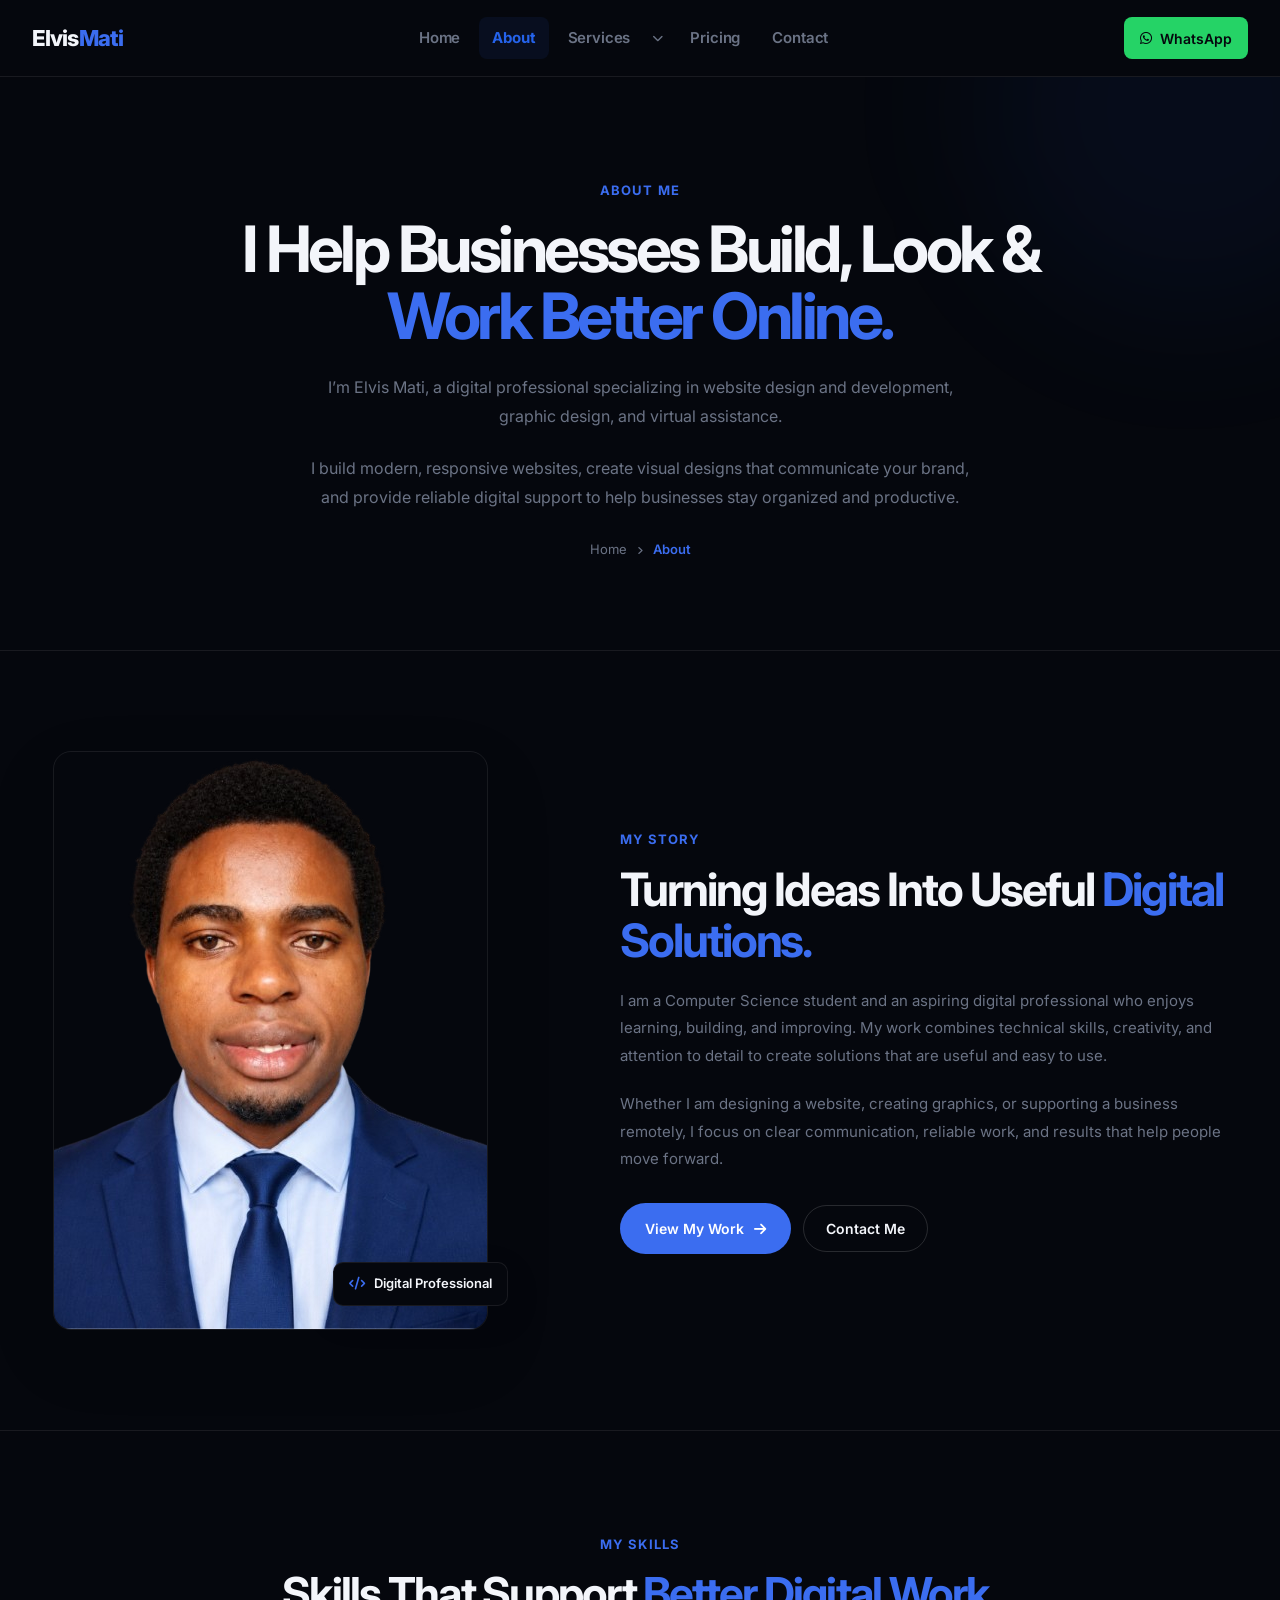
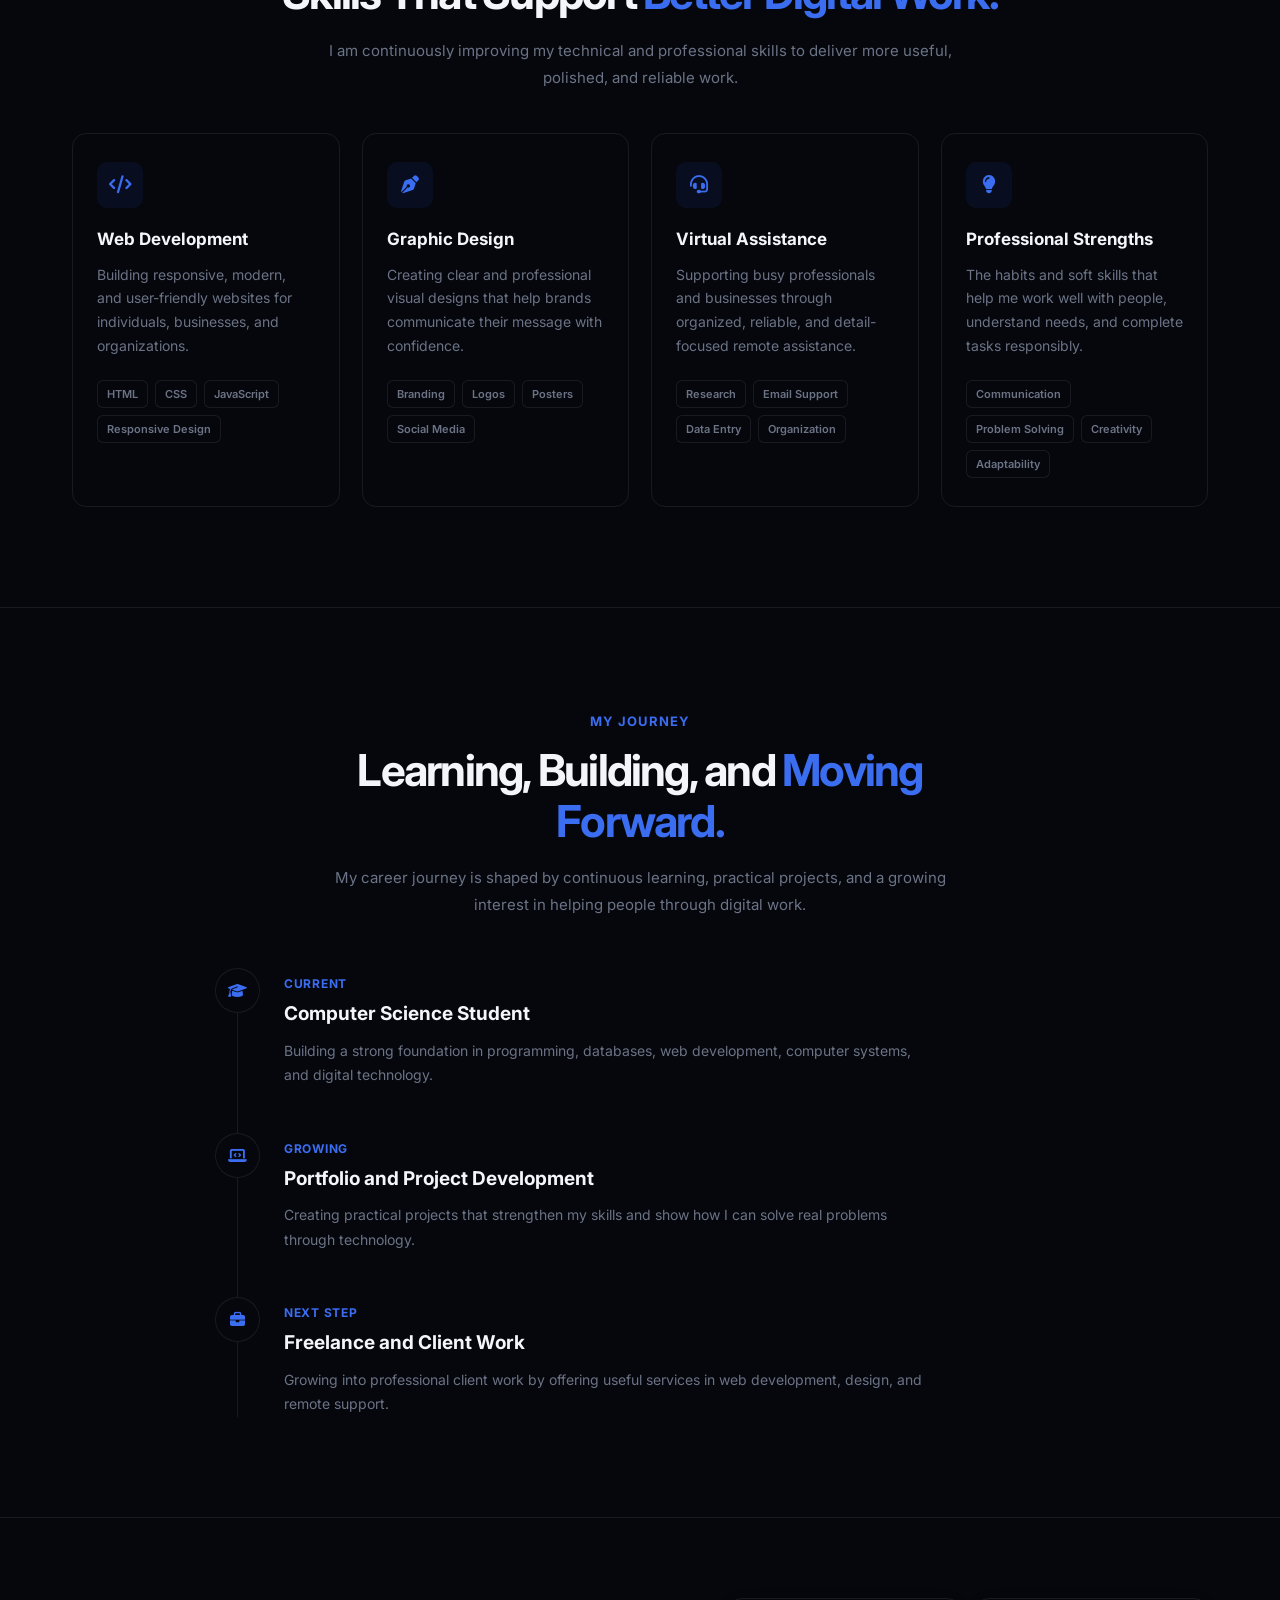
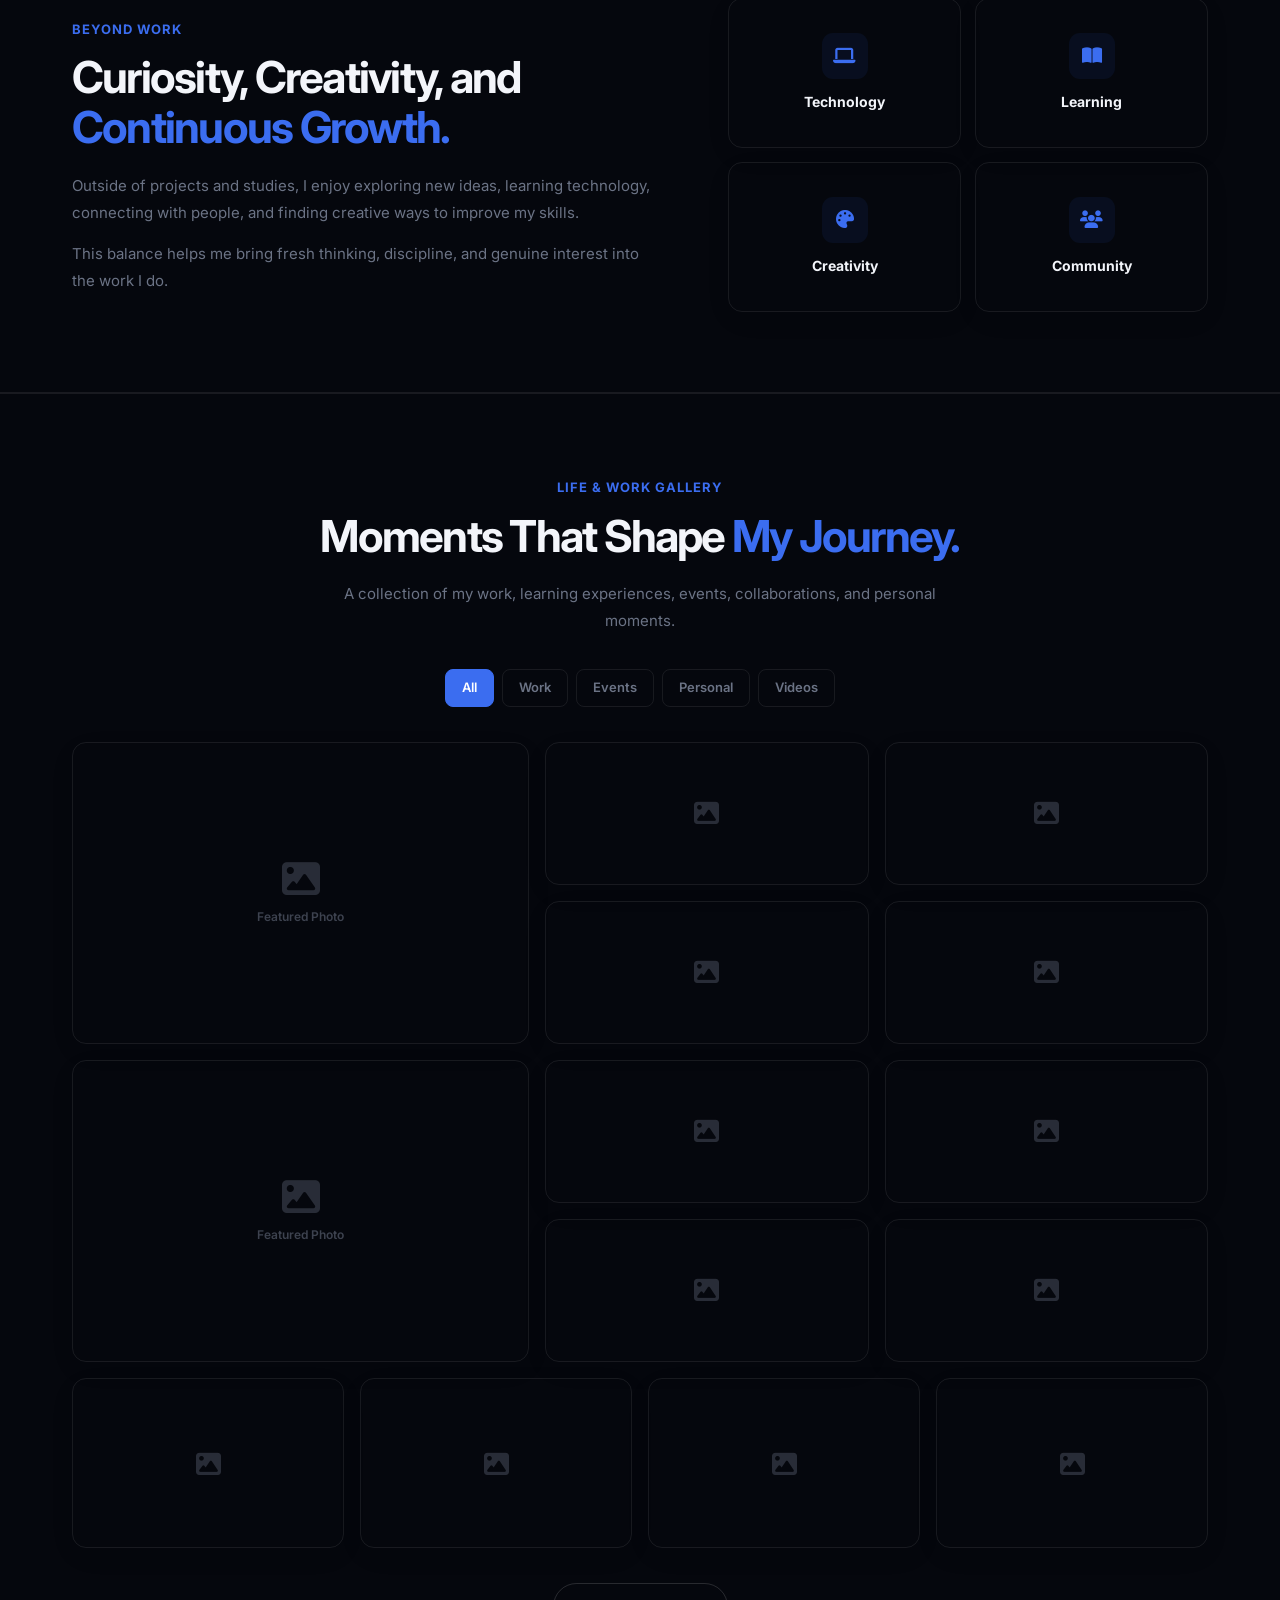
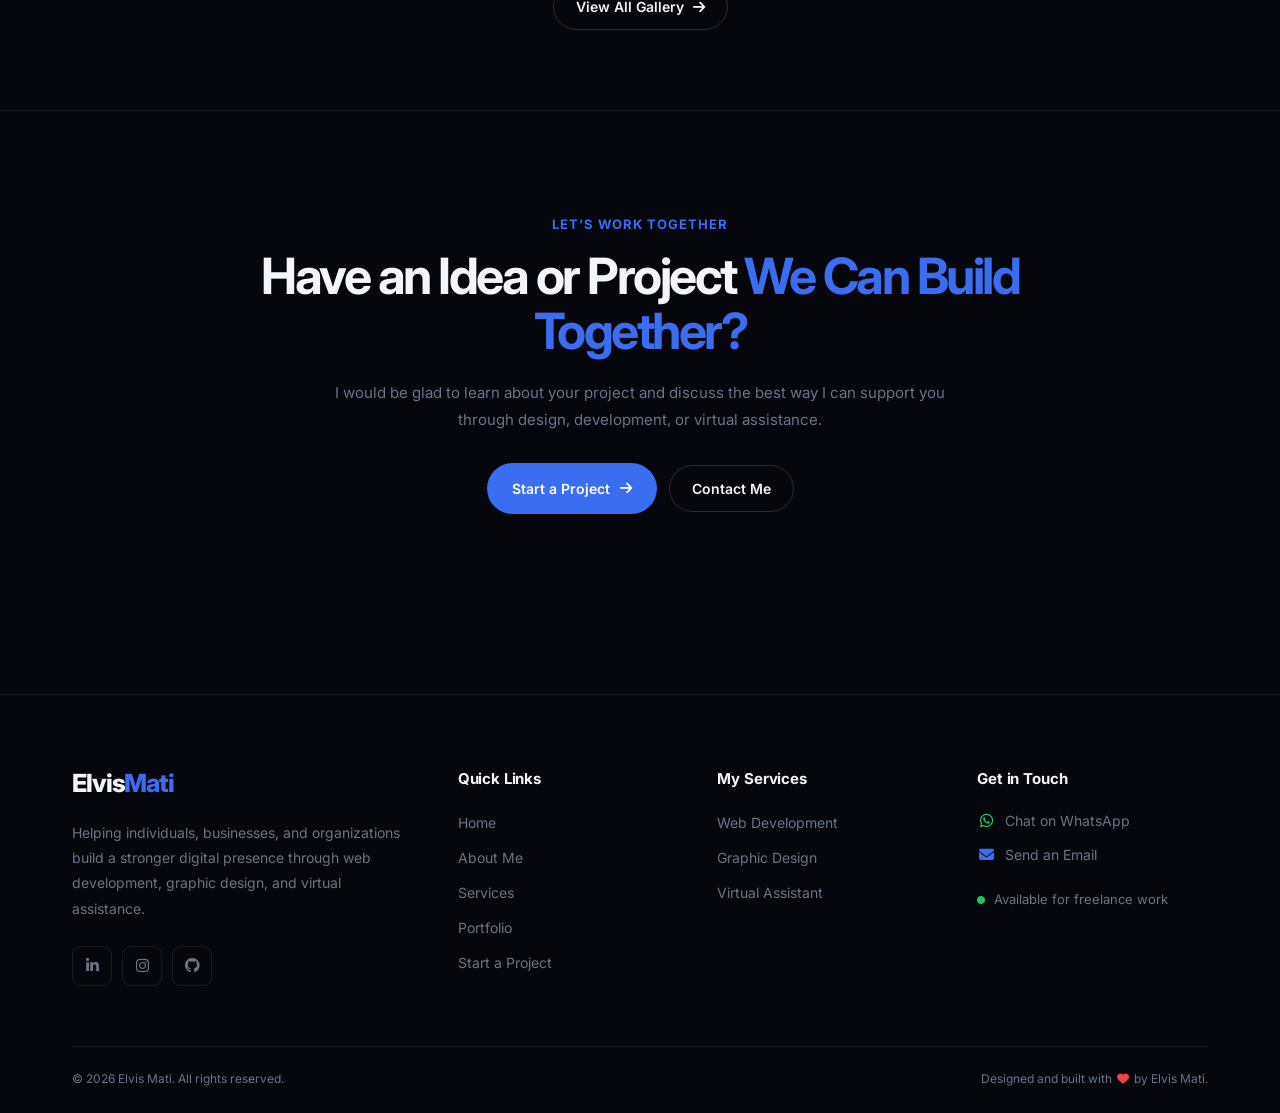
==== commit 4951243d: "Update portfolio pages and latest design changes" ====
--- a/about.html
+++ b/about.html
@@ -16,10 +16,10 @@
     <link rel="stylesheet" href="https://cdnjs.cloudflare.com/ajax/libs/font-awesome/6.5.2/css/all.min.css">
 
     <!-- Shared CSS -->
-    <link rel="stylesheet" href="css/style1.css">
+    <link rel="stylesheet" href="css/style.css">
     <link rel="stylesheet" href="css/navbar.css">
     <link rel="stylesheet" href="css/footer.css">
-    <link rel="stylesheet" href="css/responsiveness.css">
+    <link rel="stylesheet" href="css/responsive.css">
 
     <!-- About page CSS -->
     <link rel="stylesheet" href="css/about.css">
@@ -123,7 +123,7 @@
                         PORTFOLIO DROPDOWN
                     ====================================== -->
 
-                    <li class="dropdown">
+                    <!--<li class="dropdown">
 
                         <div class="dropdown-trigger">
 
@@ -165,7 +165,7 @@
 
                         </ul>
 
-                    </li>
+                    </li>-->
 
 
                     <!-- PRICING -->
@@ -261,14 +261,17 @@
                     <span class="section-label">About Me</span>
 
                     <h1>
-                        Building Digital Experiences While
-                        <span>Growing Every Day.</span>
+                        I Help Businesses Build, Look & <span>Work Better Online.</span>
                     </h1>
 
+                
                     <p>
-                        I am Elvis Mati, a passionate digital professional focused on
-                        web development, graphic design, and virtual assistance. I enjoy
-                        using technology and creativity to solve practical problems.
+                        I’m Elvis Mati, a digital professional specializing in website design and development, graphic design, and virtual assistance.
+                    </p>
+
+                    
+                    <p>
+                        I build modern, responsive websites, create visual designs that communicate your brand, and provide reliable digital support to help businesses stay organized and productive.
                     </p>
 
                     <div class="breadcrumb">
@@ -290,7 +293,7 @@
                 <div class="about-intro-grid">
                         <div class="about-image-wrap">
                               <img
-                                    src="assets/images/Elvis Photos/elvis-mati-about.png"
+                                    src="assets/images/Elvis Photos/elvis-dp.png"
                                     alt="Elvis Mati, web developer, graphic designer, and virtual assistant"
                                     class="about-profile-image">
 
@@ -890,7 +893,7 @@
                         </a>
 
                         <a
-                            href="https://github.com/sonraz"
+                            href="https://github.com/elvismati"
                             aria-label="Visit my GitHub profile"
                             target="_blank"
                             rel="noopener noreferrer"
--- a/css/style.css
+++ b/css/style.css
@@ -0,0 +1,159 @@
+/* =========================================================
+   HOME.CSS — base (desktop) styles for Elvis Mati portfolio
+   Design tokens: dark navy background, single blue accent,
+   Inter for UI text, Dancing Script for the signature.
+========================================================= */
+
+:root {
+  /* ---- Color tokens ---- */
+  --bg: #05070d;              /* page background */
+  --bg-panel: #0b0f1a;        /* slightly raised panels (trusted strip, cta) */
+  --card-bg: #0e1220;         /* card surfaces */
+  --card-bg-alt: #10162a;     /* icon chips / stat circles */
+  --border: rgba(255, 255, 255, 0.08);
+  --border-strong: rgba(255, 255, 255, 0.14);
+  --text: #f3f5fa;            /* primary text */
+  --text-dim: #a7aebd;        /* secondary/body text */
+  --text-faint: #6b7385;      /* muted/labels */
+  --accent: #3b6df0;          /* primary blue */
+  --accent-soft: #274a9c;     /* darker blue for gradients/borders */
+  --accent-glow: rgba(59, 109, 240, 0.35);
+
+  /* ---- Type ---- */
+  --font-body: "Inter", -apple-system, BlinkMacSystemFont, "Segoe UI", sans-serif;
+  --font-script: "Dancing Script", cursive;
+
+  /* ---- Layout ---- */
+  --max-width: 1240px;
+  --radius-sm: 8px;
+  --radius-md: 14px;
+  --radius-lg: 20px;
+  --radius-pill: 999px;
+}
+
+/* ---------- Reset ---------- */
+* {
+  margin: 0;
+  padding: 0;
+  box-sizing: border-box;
+}
+
+html {
+  scroll-behavior: smooth;
+}
+
+body {
+  background: var(--bg);
+  color: var(--text);
+  font-family: var(--font-body);
+  line-height: 1.5;
+  -webkit-font-smoothing: antialiased;
+  overflow-x: hidden;
+}
+
+img, svg { display: block; max-width: 100%; }
+
+a { color: inherit; text-decoration: none; }
+
+ul { list-style: none; }
+
+button { font: inherit; cursor: pointer; }
+
+/* Visible keyboard focus for accessibility */
+a:focus-visible,
+button:focus-visible {
+  outline: 2px solid var(--accent);
+  outline-offset: 2px;
+  border-radius: var(--radius-sm);
+}
+
+.accent { color: var(--accent); }
+
+/* ---------- Shared layout helpers ---------- */
+.section {
+  max-width: var(--max-width);
+  margin: 0 auto;
+  padding: 96px 40px;
+}
+
+.eyebrow {
+  font-size: 13px;
+  font-weight: 700;
+  letter-spacing: 0.12em;
+  text-transform: uppercase;
+  color: var(--accent);
+  margin-bottom: 10px;
+}
+
+.section-title {
+  font-size: 34px;
+  font-weight: 800;
+  letter-spacing: -0.01em;
+}
+
+.section-head {
+  display: flex;
+  align-items: flex-end;
+  justify-content: space-between;
+  gap: 24px;
+  margin-bottom: 48px;
+  flex-wrap: wrap;
+}
+
+.section-desc {
+  max-width: 320px;
+  color: var(--text-dim);
+  font-size: 14px;
+  line-height: 1.6;
+}
+
+/* ---------- Buttons ---------- */
+.btn {
+  display: inline-flex;
+  align-items: center;
+  gap: 10px;
+  padding: 14px 24px;
+  border-radius: var(--radius-pill);
+  font-weight: 600;
+  font-size: 14px;
+  white-space: nowrap;
+  border: 1px solid transparent;
+  transition: transform 0.2s ease, background 0.2s ease, border-color 0.2s ease;
+}
+
+.btn svg { flex-shrink: 0; transition: transform 0.2s ease; }
+
+.btn:hover svg { transform: translateX(3px); }
+
+.btn-primary {
+  background: var(--accent);
+  color: #fff;
+}
+
+.btn-primary:hover {
+  background: #4a7bff;
+  transform: translateY(-1px);
+}
+
+.btn-secondary {
+  background: transparent;
+  border-color: var(--border-strong);
+  color: var(--text);
+}
+
+.btn-secondary:hover {
+  border-color: var(--accent);
+  background: rgba(59, 109, 240, 0.08);
+}
+
+.btn-outline {
+  background: transparent;
+  border-color: var(--border-strong);
+  color: var(--text);
+  padding: 12px 22px;
+}
+
+.btn-outline:hover {
+  border-color: var(--accent);
+  color: var(--accent);
+}
--- a/css/navbar.css
+++ b/css/navbar.css
@@ -1,13 +1,18 @@
 /* =========================================================
    PREMIUM STICKY NAVIGATION
+   Desktop + Tablet + Mobile
 ========================================================= */
 
 .header {
   position: sticky;
+  position: -webkit-sticky;
+
   top: 0;
-  z-index: 1000;
+  left: 0;
 
   width: 100%;
+
+  z-index: 9999;
 
   background: var(--bg);
   border-bottom: 1px solid var(--border);
@@ -15,6 +20,11 @@
   backdrop-filter: blur(16px);
   -webkit-backdrop-filter: blur(16px);
 }
+
+
+/* =========================================================
+   NAVBAR
+========================================================= */
 
 .navbar {
   min-height: 76px;
@@ -26,19 +36,23 @@
   padding: 0 32px;
 }
 
-/* -------------------------
+
+/* =========================================================
    LOGO
-------------------------- */
+========================================================= */
 
 .logo {
   font-size: 22px;
   font-weight: 800;
+
   letter-spacing: -0.04em;
 
   text-decoration: none;
   color: var(--text);
 
   white-space: nowrap;
+
+  flex-shrink: 0;
 }
 
 .logo span {
@@ -46,9 +60,9 @@
 }
 
 
-/* -------------------------
-   MAIN NAV LINKS
-------------------------- */
+/* =========================================================
+   MAIN NAVIGATION
+========================================================= */
 
 .nav-links {
   display: flex;
@@ -60,6 +74,10 @@
   padding: 0;
 
   list-style: none;
+}
+
+.nav-links > li {
+  position: relative;
 }
 
 .nav-links > li > a,
@@ -68,13 +86,16 @@
   align-items: center;
 
   min-height: 42px;
+
   padding: 0 13px;
 
   font-size: 15px;
   font-weight: 600;
+
   letter-spacing: -0.01em;
 
   color: var(--text-faint);
+
   text-decoration: none;
 
   border-radius: 8px;
@@ -90,21 +111,35 @@
   background: var(--surface);
 }
 
-.nav-links > li > a.active {
+
+/* =========================================================
+   ACTIVE LINK
+========================================================= */
+
+.nav-links > li > a.active,
+.dropdown-link.active {
   color: #2563eb;
+
   background: rgba(37, 99, 235, 0.08);
+
   font-weight: 700;
 }
 
-.nav-links > li > a.active:hover {
+.nav-links > li > a.active:hover,
+.dropdown-link.active:hover {
   color: #2563eb;
+
   background: rgba(37, 99, 235, 0.12);
 }
 
 
-/* -------------------------
-   DROPDOWN TRIGGER
-------------------------- */
+/* =========================================================
+   DROPDOWN
+========================================================= */
+
+.dropdown {
+  position: relative;
+}
 
 .dropdown-trigger {
   display: flex;
@@ -122,6 +157,7 @@
   padding: 0;
 
   border: none;
+
   background: transparent;
 
   color: var(--text-faint);
@@ -135,6 +171,8 @@
 
 .dropdown-toggle i {
   font-size: 11px;
+
+  transition: transform 0.2s ease;
 }
 
 .dropdown-toggle:hover {
@@ -142,13 +180,9 @@
 }
 
 
-/* -------------------------
-   DROPDOWN MENU
-------------------------- */
-
-.dropdown {
-  position: relative;
-}
+/* =========================================================
+   DROPDOWN MENU — DESKTOP
+========================================================= */
 
 .dropdown-menu {
   position: absolute;
@@ -164,14 +198,17 @@
   list-style: none;
 
   background: var(--bg);
+
   border: 1px solid var(--border);
 
   border-radius: 12px;
 
-  box-shadow: 0 18px 45px rgba(0, 0, 0, 0.10);
+  box-shadow:
+    0 18px 45px rgba(0, 0, 0, 0.10);
 
   opacity: 0;
   visibility: hidden;
+
   transform: translate(-50%, -8px);
 
   transition:
@@ -192,6 +229,7 @@
   font-weight: 500;
 
   color: var(--text-faint);
+
   text-decoration: none;
 
   border-radius: 7px;
@@ -207,14 +245,16 @@
 }
 
 
-/* Desktop dropdown on hover */
-
-@media (min-width: 769px) {
+/* Desktop dropdown */
+
+@media (min-width: 1025px) {
 
   .dropdown:hover .dropdown-menu,
   .dropdown:focus-within .dropdown-menu {
+
     opacity: 1;
     visibility: visible;
+
     transform: translate(-50%, 0);
   }
 
@@ -224,13 +264,14 @@
 }
 
 
-/* -------------------------
+/* =========================================================
    NAV ACTIONS
-------------------------- */
+========================================================= */
 
 .nav-actions {
   display: flex;
   align-items: center;
+
   gap: 10px;
 }
 
@@ -252,7 +293,8 @@
   padding: 0 12px;
 
   border: 1px solid var(--border);
-  background: transarent;
+
+  background: transparent;
 
   color: var(--text-faint);
 
@@ -269,7 +311,8 @@
 
   padding: 0 16px;
 
-  background: #25D366;;
+  background: #25D366;
+
   color: var(--bg);
 
   text-decoration: none;
@@ -281,13 +324,14 @@
 
 .whatsapp-btn:hover {
   transform: translateY(-1px);
+
   opacity: 0.9;
 }
 
 
-/* -------------------------
+/* =========================================================
    MOBILE ELEMENTS
-------------------------- */
+========================================================= */
 
 .mobile-whatsapp-btn,
 .hamburger,
@@ -295,19 +339,17 @@
   display: none;
 }
 
-/* =========================================================
-   RESPONSIVE PREMIUM NAVIGATION
-========================================================= */
-
-/* ---------------------------------------------------------
+
+/* =========================================================
    TABLET
-   769px - 1024px
---------------------------------------------------------- */
+   769px — 1024px
+========================================================= */
 
 @media (max-width: 1024px) {
 
   .navbar {
     min-height: 72px;
+
     padding: 0 24px;
   }
 
@@ -315,97 +357,18 @@
     font-size: 21px;
   }
 
+
+  /* Hide desktop navigation */
+
   .nav-links {
-    gap: 2px;
-  }
-
-  .nav-links > li > a,
-  .dropdown-link {
-    min-height: 42px;
-    padding: 0 9px;
-
-    font-size: 14px;
-  }
-
-  .dropdown-toggle {
-    width: 26px;
-    height: 42px;
-  }
-
-  .dropdown-toggle i {
-    font-size: 10px;
-  }
-
-  .nav-actions {
-    gap: 8px;
-  }
-
-  .whatsapp-btn {
-    min-height: 40px;
-    padding: 0 12px;
-
-    font-size: 13px;
-  }
-}
-
-
-/* =========================================================
-   MOBILE
-   768px AND BELOW
-========================================================= */
-
-@media (max-width: 768px) {
-
-  /* -------------------------------------------------------
-     HEADER
-  ------------------------------------------------------- */
-
-  .header {
-    position: sticky;
-    top: 0;
-    z-index: 1000;
+    position: fixed;
+
+    top: 72px;
+    left: 0;
 
     width: 100%;
-  }
-
-  .navbar {
-    position: relative;
-
-    min-height: 68px;
-
-    padding: 0 20px;
-
-    display: flex;
-    align-items: center;
-  }
-
-
-  /* -------------------------------------------------------
-     LOGO
-  ------------------------------------------------------- */
-
-  .logo {
-    font-size: 21px;
-
-    flex-shrink: 0;
-  }
-
-
-  /* -------------------------------------------------------
-     DESKTOP NAVIGATION
-  ------------------------------------------------------- */
-
-  .nav-links {
-
-    position: fixed;
-
-    top: 68px;
-    left: 0;
-
-    width: 100%;
-    height: auto;
-
-    max-height: calc(100vh - 68px);
+
+    max-height: calc(100vh - 72px);
 
     display: flex;
     flex-direction: column;
@@ -414,7 +377,8 @@
     gap: 3px;
 
     margin: 0;
-    padding: 14px 20px 24px;
+
+    padding: 14px 24px 24px;
 
     overflow-y: auto;
 
@@ -423,9 +387,9 @@
     border-top: 1px solid var(--border);
     border-bottom: 1px solid var(--border);
 
-    box-shadow: 0 18px 45px rgba(0, 0, 0, 0.10);
-
-    /* Hidden initially */
+    box-shadow:
+      0 18px 45px rgba(0, 0, 0, 0.12);
+
     opacity: 0;
     visibility: hidden;
 
@@ -440,10 +404,11 @@
   }
 
 
-  /* OPEN MOBILE MENU */
+  /* Open menu */
 
   .nav-links.active {
     opacity: 1;
+
     visibility: visible;
 
     transform: translateY(0);
@@ -451,19 +416,16 @@
     pointer-events: auto;
   }
 
-
-  /* -------------------------------------------------------
-     MOBILE MAIN LINKS
-  ------------------------------------------------------- */
 
   .nav-links > li {
     width: 100%;
   }
 
+
   .nav-links > li > a,
   .dropdown-link {
-
     width: 100%;
+
     min-height: 50px;
 
     display: flex;
@@ -477,13 +439,8 @@
     color: var(--text-faint);
 
     border-radius: 9px;
-
-    text-decoration: none;
-
-    transition:
-      color 0.2s ease,
-      background 0.2s ease;
-  }
+  }
+
 
   .nav-links > li > a:hover,
   .dropdown-link:hover {
@@ -493,9 +450,7 @@
   }
 
 
-  /* -------------------------------------------------------
-     ACTIVE PAGE
-  ------------------------------------------------------- */
+  /* Active */
 
   .nav-links > li > a.active,
   .nav-links > li > a.active:hover,
@@ -510,12 +465,9 @@
   }
 
 
-  /* -------------------------------------------------------
-     DROPDOWN TRIGGER
-  ------------------------------------------------------- */
+  /* Dropdown trigger */
 
   .dropdown-trigger {
-
     width: 100%;
 
     display: flex;
@@ -527,14 +479,12 @@
   }
 
 
-  /* -------------------------------------------------------
-     DROPDOWN BUTTON
-  ------------------------------------------------------- */
+  /* Dropdown button */
 
   .dropdown-toggle {
-
     width: 50px;
     min-width: 50px;
+
     height: 50px;
 
     display: flex;
@@ -552,10 +502,6 @@
     cursor: pointer;
 
     border-radius: 8px;
-
-    transition:
-      color 0.2s ease,
-      background 0.2s ease;
   }
 
   .dropdown-toggle:hover {
@@ -570,20 +516,14 @@
     transition: transform 0.25s ease;
   }
 
-
-  /* Rotate arrow when dropdown is open */
-
   .dropdown.open .dropdown-toggle i {
     transform: rotate(180deg);
   }
 
 
-  /* -------------------------------------------------------
-     MOBILE DROPDOWN
-  ------------------------------------------------------- */
+  /* Mobile dropdown */
 
   .dropdown-menu {
-
     position: static;
 
     width: 100%;
@@ -592,6 +532,7 @@
     display: none;
 
     margin: 2px 0 6px;
+
     padding: 4px 0 4px 12px;
 
     background: transparent;
@@ -611,14 +552,11 @@
   }
 
 
-  /* Dropdown child links */
-
   .dropdown-menu li {
     width: 100%;
   }
 
   .dropdown-menu li a {
-
     min-height: 44px;
 
     display: flex;
@@ -627,53 +565,28 @@
     padding: 0 14px;
 
     font-size: 14px;
-    font-weight: 500;
 
     color: var(--text-faint);
 
-    text-decoration: none;
-
     border-radius: 7px;
-
-    transition:
-      color 0.2s ease,
-      background 0.2s ease;
-  }
-
-  .dropdown-menu li a:hover {
-    color: var(--text);
-
-    background: var(--surface);
-  }
-
-  .dropdown-menu li a.active {
-    color: #2563eb;
-
-    background: rgba(37, 99, 235, 0.07);
-
-    font-weight: 600;
-  }
-
-
-  /* -------------------------------------------------------
-     DESKTOP WHATSAPP
-  ------------------------------------------------------- */
+  }
+
+
+  /* Hide desktop actions */
 
   .nav-actions {
     display: none;
   }
 
 
-  /* -------------------------------------------------------
-     MOBILE WHATSAPP
-  ------------------------------------------------------- */
+  /* Mobile WhatsApp */
 
   .mobile-whatsapp-btn {
 
-    width: 40px;
-    height: 40px;
-
-    display: flex;
+    width: 42px;
+    height: 42px;
+
+    display: inline-flex;
 
     align-items: center;
     justify-content: center;
@@ -686,34 +599,19 @@
     border-radius: 50%;
 
     background: #25D366;
+
     color: #ffffff;
 
-    font-size: 18px;
+    font-size: 20px;
 
     text-decoration: none;
 
-    box-shadow: 0 5px 14px rgba(37, 211, 102, 0.18);
-
-    transition:
-      background 0.2s ease,
-      transform 0.2s ease,
-      box-shadow 0.2s ease;
-  }
-
-  .mobile-whatsapp-btn:hover {
-    background: #20bd5a;
-
-    color: #ffffff;
-
-    transform: translateY(-1px);
-
-    box-shadow: 0 7px 18px rgba(37, 211, 102, 0.25);
-  }
-
-
-  /* -------------------------------------------------------
-     HAMBURGER
-  ------------------------------------------------------- */
+    box-shadow:
+      0 4px 14px rgba(37, 211, 102, 0.20);
+  }
+
+
+  /* Hamburger */
 
   .hamburger {
 
@@ -742,15 +640,13 @@
     color: var(--text);
 
     cursor: pointer;
-
-    transition:
-      background 0.2s ease,
-      border-color 0.2s ease;
-  }
+  }
+
 
   .hamburger:hover {
     background: var(--surface);
   }
+
 
   .hamburger span {
 
@@ -769,7 +665,7 @@
   }
 
 
-  /* Hamburger -> X */
+  /* Hamburger → X */
 
   .hamburger.active span:nth-child(1) {
     transform: translateY(7px) rotate(45deg);
@@ -802,6 +698,7 @@
     font-size: 20px;
   }
 
+
   .nav-links {
     top: 64px;
 
@@ -810,6 +707,7 @@
     padding-left: 16px;
     padding-right: 16px;
   }
+
 
   .mobile-whatsapp-btn {
     width: 38px;
@@ -817,14 +715,16 @@
 
     margin-right: 8px;
 
-    font-size: 17px;
-  }
+    font-size: 19px;
+  }
+
 
   .hamburger {
     width: 40px;
     height: 40px;
   }
 
+
   .nav-links > li > a,
   .dropdown-link {
     min-height: 48px;
@@ -832,11 +732,22 @@
     font-size: 15px;
   }
 
+
   .dropdown-toggle {
     width: 48px;
     min-width: 48px;
+
     height: 48px;
   }
+}
+
+
+/* =========================================================
+   MOBILE MENU SCROLL LOCK
+========================================================= */
+
+body.menu-open {
+  overflow: hidden;
 }
 
 
@@ -854,96 +765,56 @@
   }
 }
 
-body.menu-open {
-  overflow: hidden;
-}
-
-/* =========================================================
-   MOBILE WHATSAPP BUTTON
-========================================================= */
-
-.mobile-whatsapp-btn {
-  display: none;
-}
-
-
-/* =========================================================
-   TABLET + MOBILE
-========================================================= */
-
-@media (max-width: 1024px) {
-
-  .mobile-whatsapp-btn {
-    display: inline-flex;
-    align-items: center;
-    justify-content: center;
-
-    width: 42px;
-    height: 42px;
-
-    flex-shrink: 0;
-
-    border-radius: 50%;
-
-    background: #25D366;
-    color: #ffffff;
-
-    font-size: 21px;
-    text-decoration: none;
-
-    box-shadow: 0 4px 14px rgba(37, 211, 102, 0.20);
-
-    transition:
-      transform 0.25s ease,
-      background 0.25s ease,
-      box-shadow 0.25s ease;
-  }
-
-  .mobile-whatsapp-btn:hover {
-    background: #20bd5a;
-    color: #ffffff;
-
-    transform: translateY(-2px);
-
-    box-shadow: 0 6px 18px rgba(37, 211, 102, 0.30);
-  }
-
-  .mobile-whatsapp-btn i {
-    display: block;
-    line-height: 1;
-  }
-
-}
-
-
-/* =========================================================
-   MOBILE
-========================================================= */
-
+/* =========================================================
+   FORCE STICKY NAVBAR — ALL DEVICES
+========================================================= */
+
+header.header {
+    position: sticky !important;
+    top: 0 !important;
+    left: 0;
+    right: 0;
+
+    width: 100%;
+    z-index: 9999;
+
+    /* Keep the navbar visible while scrolling */
+    background: var(--bg);
+
+    /* Prevent content from showing through */
+    backdrop-filter: blur(16px);
+    -webkit-backdrop-filter: blur(16px);
+
+    border-bottom: 1px solid var(--border);
+}
+
+
+/* Keep navbar sticky on desktop */
+@media (min-width: 1025px) {
+    header.header {
+        position: sticky !important;
+        top: 0 !important;
+        z-index: 9999;
+    }
+}
+
+
+/* Keep navbar sticky on tablet */
+@media (min-width: 769px) and (max-width: 1024px) {
+    header.header {
+        position: sticky !important;
+        top: 0 !important;
+        z-index: 9999;
+    }
+}
+
+
+/* Keep navbar sticky on mobile */
 @media (max-width: 768px) {
-
-  .mobile-whatsapp-btn {
-    width: 40px;
-    height: 40px;
-
-    font-size: 20px;
-  }
-
-}
-
-
-/* =========================================================
-   SMALL MOBILE
-========================================================= */
-
-@media (max-width: 420px) {
-
-  .mobile-whatsapp-btn {
-    width: 38px;
-    height: 38px;
-
-    font-size: 19px;
-  }
-
-}
-
+    header.header {
+        position: sticky !important;
+        top: 0 !important;
+        z-index: 9999;
+    }
+}
+
--- a/css/responsive.css
+++ b/css/responsive.css
@@ -0,0 +1,2224 @@
+/* =========================================================
+   RESPONSIVE.CSS
+
+   Breakpoints:
+     - Desktop  : > 1024px  (styles live in home.css)
+     - Tablet   : 768px – 1024px
+     - Mobile   : < 768px
+     - Small    : < 420px
+========================================================= */
+
+/* =========================================================
+   NAVIGATION - SMALL MOBILE
+========================================================= */
+
+@media (max-width: 420px) {
+
+    .navbar {
+        min-height: 64px;
+    }
+
+    .logo {
+        font-size: 20px;
+    }
+
+    .mobile-whatsapp-btn {
+        width: 38px;
+        height: 38px;
+
+        margin-right: 8px;
+    }
+
+    .hamburger {
+        width: 40px;
+        height: 40px;
+    }
+
+}
+
+/* =========================================================
+   TABLET (large tablets / small laptops)
+========================================================= */
+
+@media (max-width: 1024px) {
+
+  /* -------------------------
+     GENERAL
+  ------------------------- */
+
+  .section {
+    padding: 72px 28px;
+  }
+
+
+  /* -------------------------
+     HERO
+  ------------------------- */
+
+  .hero {
+    padding: 40px 28px 0;
+  }
+
+  .hero-inner {
+    grid-template-columns: 1fr;
+    min-height: auto;
+    gap: 48px;
+    text-align: center;
+  }
+
+  .hero-content {
+    order: 1;
+    display: flex;
+    flex-direction: column;
+    align-items: center;
+  }
+
+  .hero-text {
+    margin-left: auto;
+    margin-right: auto;
+  }
+
+  .hero-actions {
+    justify-content: center;
+  }
+
+  .hero-title {
+    font-size: 38px;
+  }
+
+  .hero-media {
+    order: 2;
+    min-height: 460px;
+    width: 100%;
+    display: flex;
+    justify-content: center;
+    align-items: center;
+    position: relative;
+  }
+
+  .hero-portrait {
+    width: 60%;
+    margin-left: auto;
+    margin-right: auto;
+  }
+
+  .bg-monogram {
+    font-size: 160px;
+    right: 4%;
+  }
+
+  .floating-card {
+    right: 0.5%;
+    top: 20%;
+    width: 175px;
+    display: hi;
+  }
+
+  .signature {
+    right: 6%;
+    bottom: 6%;
+  }
+}
+
+@media (max-width: 768px) {
+
+  .floating-card {
+    display: none;
+  }
+
+}
+
+/* =========================================================
+   TRUSTED BY BRANDS
+========================================================= */
+
+/* ---------- TABLET ---------- */
+
+@media (max-width: 1024px) {
+
+  .trusted {
+    width: 100%;
+    padding: 28px 0 30px;
+    overflow: hidden;
+  }
+
+  /* Title + lines */
+  .trusted-heading {
+    width: 100%;
+    max-width: var(--max-width);
+
+    display: flex;
+    align-items: center;
+
+    gap: 14px;
+
+    margin: 0 auto 28px;
+    padding: 0 28px;
+
+    box-sizing: border-box;
+  }
+
+  .trusted-line {
+    display: block;
+    flex: 1;
+
+    height: 1px;
+
+    background: var(--border);
+
+    opacity: 1;
+  }
+
+  .trusted-label {
+    flex: 0 0 auto;
+
+    margin: 0;
+
+    text-align: center;
+    white-space: nowrap;
+
+    font-size: 10px;
+    font-weight: 700;
+    letter-spacing: 0.16em;
+    text-transform: uppercase;
+
+    color: var(--text-faint);
+  }
+
+  /* Marquee viewport */
+  .trusted-marquee {
+    width: 100%;
+    overflow: hidden;
+  }
+
+  /* Moving row */
+  .trusted-track {
+    display: flex;
+    align-items: center;
+
+    width: max-content;
+
+    gap: 70px;
+
+    animation: trustedMarquee 42s linear infinite;
+
+    will-change: transform;
+  }
+
+  /* Brand */
+  .trusted-logo {
+    flex: 0 0 auto;
+
+    display: inline-flex;
+    align-items: center;
+    justify-content: center;
+
+    gap: 9px;
+
+    white-space: nowrap;
+  }
+
+}
+
+
+/* ---------- MOBILE ---------- */
+
+@media (max-width: 768px) {
+
+  .trusted {
+    width: 100%;
+    padding: 24px 0 28px;
+    overflow: hidden;
+  }
+
+  /*
+     Title remains BETWEEN the two lines
+     on mobile.
+  */
+  .trusted-heading {
+    width: 100%;
+
+    display: flex;
+    align-items: center;
+
+    gap: 10px;
+
+    margin: 0 auto 24px;
+    padding: 0 20px;
+
+    box-sizing: border-box;
+  }
+
+  .trusted-line {
+    display: block;
+
+    flex: 1;
+    min-width: 20px;
+
+    height: 1px;
+
+    background: var(--border);
+
+    opacity: 1;
+  }
+
+  .trusted-label {
+    flex: 0 0 auto;
+
+    margin: 0;
+
+    text-align: center;
+    white-space: nowrap;
+
+    font-size: 9px;
+    font-weight: 700;
+    letter-spacing: 0.14em;
+    text-transform: uppercase;
+
+    color: var(--text-faint);
+  }
+
+  /*
+     Marquee viewport
+  */
+  .trusted-marquee {
+    width: 100%;
+    overflow: hidden;
+  }
+
+  /*
+     Brands stay on ONE ROW
+  */
+  .trusted-track {
+    display: flex;
+    flex-direction: row;
+    flex-wrap: nowrap;
+    align-items: center;
+
+    width: max-content;
+
+    gap: 48px;
+
+    animation: trustedMarquee 42s linear infinite;
+
+    will-change: transform;
+  }
+
+  .trusted-logo {
+    flex: 0 0 auto;
+
+    display: inline-flex;
+    align-items: center;
+    justify-content: center;
+
+    white-space: nowrap;
+  }
+
+  /*
+     Real brand logos
+  */
+  .trusted-logo img {
+    max-width: 70px;
+    height: 34px;
+  }
+
+}
+
+
+/* ---------- SMALL MOBILE ---------- */
+
+@media (max-width: 420px) {
+
+  .trusted {
+    padding: 22px 0 26px;
+  }
+
+  .trusted-heading {
+    gap: 8px;
+    padding: 0 16px;
+    margin-bottom: 22px;
+  }
+
+  .trusted-line {
+    min-width: 15px;
+  }
+
+  .trusted-label {
+    font-size: 8px;
+    letter-spacing: 0.12em;
+  }
+
+  .trusted-track {
+    gap: 40px;
+    animation-duration: 46s;
+  }
+
+  .trusted-logo img {
+    max-width: 62px;
+    height: 32px;
+  }
+
+}
+
+/* =========================================================
+   LATEST PROJECTS — RESPONSIVE
+========================================================= */
+
+
+/* =========================================================
+   TABLET
+   768px – 1024px
+========================================================= */
+
+@media (max-width: 1024px) {
+
+  /* Projects become 2 × 2 */
+  .project-grid {
+    grid-template-columns: repeat(2, minmax(0, 1fr));
+    gap: 20px;
+  }
+
+  /* Project image */
+  .project-thumb {
+    height: 170px;
+  }
+
+  /* Card content */
+  .project-body {
+    padding: 18px 18px 20px;
+  }
+
+  .project-body h3 {
+    font-size: 16px;
+  }
+
+  .project-body p {
+    font-size: 13px;
+  }
+
+  /* Keep heading and button nicely aligned */
+  #projects .section-head {
+    align-items: flex-end;
+  }
+
+}
+
+
+/* =========================================================
+   MOBILE
+   < 768px
+
+   Still 2 × 2 cards
+========================================================= */
+
+@media (max-width: 768px) {
+
+  /* -----------------------------------------
+     PROJECT GRID
+  ----------------------------------------- */
+
+  .project-grid {
+    grid-template-columns: repeat(2, minmax(0, 1fr));
+    gap: 14px;
+  }
+
+
+  /* -----------------------------------------
+     PROJECT THUMBNAILS
+  ----------------------------------------- */
+
+  .project-thumb {
+    height: 120px;
+  }
+
+
+  /* -----------------------------------------
+     PROJECT CARD
+  ----------------------------------------- */
+
+  .project-card {
+    border-radius: 12px;
+  }
+
+
+  /* -----------------------------------------
+     PROJECT CONTENT
+  ----------------------------------------- */
+
+  .project-body {
+    padding: 14px 14px 16px;
+  }
+
+  .project-body h3 {
+    font-size: 14px;
+    line-height: 1.35;
+    margin-bottom: 8px;
+  }
+
+  .project-body p {
+    font-size: 11px;
+    line-height: 1.55;
+    margin-bottom: 13px;
+  }
+
+
+  /* -----------------------------------------
+     PROJECT TAG
+  ----------------------------------------- */
+
+  .tag {
+    font-size: 9px;
+    padding: 3px 7px;
+    margin-bottom: 9px;
+  }
+
+
+  /* -----------------------------------------
+     VIEW PROJECT LINK
+  ----------------------------------------- */
+
+  .link-arrow {
+    font-size: 11px;
+    gap: 5px;
+  }
+
+  .link-arrow svg {
+    width: 12px;
+    height: 12px;
+  }
+
+
+  /* -----------------------------------------
+     PROJECT SECTION HEADER
+  ----------------------------------------- */
+
+  #projects .section-head {
+    flex-direction: row;
+    align-items: center;
+    justify-content: space-between;
+    gap: 12px;
+    margin-bottom: 28px;
+  }
+
+  #projects .section-title {
+    font-size: 25px;
+  }
+
+  #projects .eyebrow {
+    font-size: 11px;
+    margin-bottom: 7px;
+  }
+
+
+  /* Smaller Explore button */
+  #projects .btn-outline {
+    width: auto;
+    padding: 10px 14px;
+    font-size: 11px;
+    gap: 6px;
+  }
+
+  #projects .btn-outline svg {
+    width: 13px;
+    height: 13px;
+  }
+
+}
+
+
+/* =========================================================
+   SMALL MOBILE
+   < 420px
+========================================================= */
+
+@media (max-width: 420px) {
+
+  .project-grid {
+    gap: 10px;
+  }
+
+  .project-thumb {
+    height: 100px;
+  }
+
+  .project-body {
+    padding: 12px 11px 14px;
+  }
+
+  .project-body h3 {
+    font-size: 12px;
+  }
+
+  .project-body p {
+    font-size: 10px;
+    line-height: 1.5;
+  }
+
+  .tag {
+    font-size: 8px;
+    padding: 3px 6px;
+  }
+
+  .link-arrow {
+    font-size: 10px;
+  }
+
+  #projects .section-title {
+    font-size: 22px;
+  }
+
+  #projects .eyebrow {
+    font-size: 10px;
+  }
+
+  #projects .btn-outline {
+    padding: 8px 10px;
+    font-size: 9px;
+  }
+
+  #projects .btn-outline svg {
+    width: 11px;
+    height: 11px;
+  }
+
+}
+
+/* =========================================================
+   SERVICES — RESPONSIVE
+========================================================= */
+
+
+/* =========================================================
+   TABLET
+   768px – 1024px
+========================================================= */
+
+@media (max-width: 1024px) {
+
+  /* -------------------------
+     SERVICE GRID
+  ------------------------- */
+
+  .service-grid {
+    grid-template-columns: repeat(2, minmax(0, 1fr));
+    gap: 20px;
+  }
+
+
+  /* -------------------------
+     SERVICE CARD
+  ------------------------- */
+
+  .service-card {
+    padding: 24px 22px;
+  }
+
+  .service-card h3 {
+    font-size: 16px;
+  }
+
+  .service-card p {
+    font-size: 13px;
+  }
+
+
+  /* -------------------------
+     SERVICE SECTION HEADER
+  ------------------------- */
+
+  #services .section-head {
+    align-items: flex-end;
+  }
+
+  #services .section-desc {
+    max-width: 300px;
+  }
+
+}
+
+
+/* =========================================================
+   MOBILE
+   < 768px
+
+   Still 2 × 2 cards
+========================================================= */
+
+@media (max-width: 768px) {
+
+  /* -------------------------
+     SERVICE GRID
+  ------------------------- */
+
+  .service-grid {
+    grid-template-columns: repeat(2, minmax(0, 1fr));
+    gap: 14px;
+    margin-bottom: 28px;
+  }
+
+
+  /* -------------------------
+     SERVICE CARD
+  ------------------------- */
+
+  .service-card {
+    padding: 18px 14px 16px;
+    border-radius: 12px;
+  }
+
+
+  /* -------------------------
+     SERVICE ICON
+  ------------------------- */
+
+  .service-icon {
+    width: 38px;
+    height: 38px;
+    margin-bottom: 14px;
+  }
+
+  .service-icon svg {
+    width: 18px;
+    height: 18px;
+  }
+
+
+  /* -------------------------
+     SERVICE TITLE
+  ------------------------- */
+
+  .service-card h3 {
+    font-size: 13px;
+    line-height: 1.35;
+    margin-bottom: 8px;
+  }
+
+
+  /* -------------------------
+     SERVICE DESCRIPTION
+  ------------------------- */
+
+  .service-card p {
+    font-size: 11px;
+    line-height: 1.55;
+    margin-bottom: 13px;
+  }
+
+
+  /* -------------------------
+     LEARN PROJECT LINK
+  ------------------------- */
+
+  .service-card .link-arrow {
+    font-size: 10px;
+    gap: 5px;
+  }
+
+  .service-card .link-arrow svg {
+    width: 12px;
+    height: 12px;
+  }
+
+
+  /* -------------------------
+     SERVICES SECTION HEADER
+  ------------------------- */
+
+  #services .section-head {
+    flex-direction: column;
+    align-items: flex-start;
+    gap: 14px;
+    margin-bottom: 28px;
+  }
+
+  #services .section-title {
+    font-size: 25px;
+  }
+
+  #services .eyebrow {
+    font-size: 11px;
+    margin-bottom: 7px;
+  }
+
+
+  /* Description sits underneath title */
+
+  #services .section-desc {
+    max-width: 100%;
+    font-size: 12px;
+    line-height: 1.6;
+  }
+
+
+  /* Explore button */
+
+  #services .btn-outline {
+    width: auto;
+    padding: 10px 14px;
+    font-size: 11px;
+    gap: 6px;
+  }
+
+  #services .btn-outline svg {
+    width: 13px;
+    height: 13px;
+  }
+
+}
+
+
+/* =========================================================
+   SMALL MOBILE
+   < 420px
+========================================================= */
+
+@media (max-width: 420px) {
+
+  /* -------------------------
+     SERVICE GRID
+  ------------------------- */
+
+  .service-grid {
+    gap: 10px;
+  }
+
+
+  /* -------------------------
+     SERVICE CARD
+  ------------------------- */
+
+  .service-card {
+    padding: 14px 11px 13px;
+  }
+
+
+  /* -------------------------
+     SERVICE ICON
+  ------------------------- */
+
+  .service-icon {
+    width: 34px;
+    height: 34px;
+    margin-bottom: 11px;
+  }
+
+  .service-icon svg {
+    width: 16px;
+    height: 16px;
+  }
+
+
+  /* -------------------------
+     SERVICE TITLE
+  ------------------------- */
+
+  .service-card h3 {
+    font-size: 11px;
+    line-height: 1.35;
+  }
+
+
+  /* -------------------------
+     SERVICE DESCRIPTION
+  ------------------------- */
+
+  .service-card p {
+    font-size: 9.5px;
+    line-height: 1.5;
+    margin-bottom: 11px;
+  }
+
+
+  /* -------------------------
+     LINK
+  ------------------------- */
+
+  .service-card .link-arrow {
+    font-size: 9px;
+  }
+
+  .service-card .link-arrow svg {
+    width: 11px;
+    height: 11px;
+  }
+
+
+  /* -------------------------
+     SECTION HEADING
+  ------------------------- */
+
+  #services .section-title {
+    font-size: 22px;
+  }
+
+  #services .eyebrow {
+    font-size: 10px;
+  }
+
+
+  /* -------------------------
+     DESCRIPTION
+  ------------------------- */
+
+  #services .section-desc {
+    font-size: 11px;
+  }
+
+
+  /* -------------------------
+     EXPLORE BUTTON
+  ------------------------- */
+
+  #services .btn-outline {
+    padding: 8px 10px;
+    font-size: 9px;
+  }
+
+  #services .btn-outline svg {
+    width: 11px;
+    height: 11px;
+  }
+
+}
+
+/* =========================================================
+   STATS BAR — TABLET & MOBILE
+========================================================= */
+
+@media (max-width: 1024px) {
+
+  .stats-bar {
+    display: grid;
+    grid-template-columns: repeat(2, 1fr);
+    width: 100%;
+  }
+
+  .stat {
+    min-width: 0;
+    padding: 24px 20px;
+
+    display: flex;
+    align-items: center;
+    gap: 14px;
+
+    border-bottom: 1px solid var(--border);
+  }
+
+  /* Remove right border from every second item */
+  .stat:nth-child(2n) {
+    border-right: none;
+  }
+
+  /* Remove bottom border from the last row */
+  .stat:nth-last-child(-n+2) {
+    border-bottom: none;
+  }
+
+  .stat-icon {
+    flex-shrink: 0;
+  }
+
+  .stat-num {
+    display: block;
+  }
+
+  .stat-label {
+    display: block;
+  }
+}
+
+
+/* =========================================================
+   STATS BAR — MOBILE
+========================================================= */
+
+@media (max-width: 768px) {
+
+  .stats-bar {
+    grid-template-columns: repeat(2, 1fr);
+  }
+
+  .stat {
+    padding: 22px 14px;
+    gap: 10px;
+  }
+
+  .stat-icon {
+    font-size: 18px;
+  }
+
+  .stat-num {
+    font-size: 20px;
+  }
+
+  .stat-label {
+    font-size: 11px;
+    line-height: 1.3;
+  }
+}
+
+
+/* =========================================================
+   STATS BAR — SMALL MOBILE
+========================================================= */
+
+@media (max-width: 420px) {
+
+  .stat {
+    padding: 20px 10px;
+    gap: 8px;
+  }
+
+  .stat-icon {
+    font-size: 16px;
+  }
+
+  .stat-num {
+    font-size: 18px;
+  }
+
+  .stat-label {
+    font-size: 10px;
+  }
+}
+
+/* =========================================================
+   TESTIMONIALS — TABLET
+========================================================= */
+
+@media (max-width: 1024px) {
+
+  #testimonials .section-head {
+    display: flex;
+    align-items: center;
+    justify-content: space-between;
+    gap: 24px;
+  }
+
+  #testimonials .section-head > div:first-child {
+    min-width: 0;
+  }
+
+  #testimonials .section-title {
+    font-size: 30px;
+  }
+
+  .carousel-controls {
+    flex-shrink: 0;
+    display: flex;
+    align-items: center;
+    gap: 10px;
+  }
+
+  .testimonial-grid {
+    display: grid;
+    grid-template-columns: repeat(2, minmax(0, 1fr));
+    gap: 20px;
+  }
+
+  .testimonial-card {
+    min-width: 0;
+    width: 100%;
+  }
+
+  /* Center the third card */
+  .testimonial-grid .testimonial-card:last-child {
+    grid-column: 1 / -1;
+    width: calc(50% - 10px);
+    justify-self: center;
+  }
+
+}
+
+
+/* =========================================================
+   TESTIMONIALS — MOBILE
+========================================================= */
+
+@media (max-width: 768px) {
+
+  #testimonials .section-head {
+    flex-direction: column;
+    align-items: flex-start;
+    gap: 20px;
+    margin-bottom: 28px;
+  }
+
+  #testimonials .section-title {
+    font-size: 26px;
+  }
+
+  .carousel-controls {
+    align-self: flex-start;
+    gap: 8px;
+  }
+
+  .carousel-btn {
+    width: 38px;
+    height: 38px;
+
+    display: inline-flex;
+    align-items: center;
+    justify-content: center;
+  }
+
+  .testimonial-grid {
+    grid-template-columns: 1fr;
+    gap: 18px;
+  }
+
+  /* Reset tablet positioning */
+  .testimonial-grid .testimonial-card:last-child {
+    grid-column: auto;
+    width: 100%;
+    justify-self: stretch;
+  }
+
+  .testimonial-card {
+    width: 100%;
+    min-width: 0;
+    padding: 24px 20px;
+  }
+
+  .testimonial-card p {
+    font-size: 14px;
+    line-height: 1.7;
+  }
+
+  .quote-mark {
+    font-size: 40px;
+  }
+
+  .testimonial-person {
+    margin-top: 22px;
+    display: flex;
+    align-items: center;
+    gap: 12px;
+  }
+
+  .person-name,
+  .person-role,
+  .stars {
+    display: block;
+  }
+
+  .person-name {
+    font-size: 14px;
+  }
+
+  .person-role {
+    font-size: 11px;
+    line-height: 1.4;
+  }
+
+  .stars {
+    font-size: 12px;
+    letter-spacing: 1px;
+    margin-top: 4px;
+  }
+
+}
+
+
+/* =========================================================
+   TESTIMONIALS — SMALL MOBILE
+========================================================= */
+
+@media (max-width: 420px) {
+
+  #testimonials .section-title {
+    font-size: 23px;
+  }
+
+  .testimonial-grid {
+    gap: 14px;
+  }
+
+  .testimonial-card {
+    padding: 20px 16px;
+  }
+
+  .testimonial-card p {
+    font-size: 13px;
+    line-height: 1.65;
+  }
+
+  .quote-mark {
+    font-size: 34px;
+  }
+
+  .testimonial-person {
+    gap: 10px;
+    margin-top: 18px;
+  }
+
+  .person-name {
+    font-size: 13px;
+  }
+
+  .person-role {
+    font-size: 10px;
+  }
+
+  .stars {
+    font-size: 11px;
+  }
+
+  .carousel-btn {
+    width: 34px;
+    height: 34px;
+  }
+
+}
+
+
+/* =========================================================
+   RESPONSIVE.CSS
+   Global responsive styles for the entire website
+
+   IMPORTANT:
+   Load this file LAST in the <head>.
+========================================================= */
+
+
+/* =========================================================
+   GLOBAL RESPONSIVE FOUNDATION
+========================================================= */
+
+html {
+    overflow-x: clip;
+}
+
+body {
+    overflow-x: clip;
+}
+
+img {
+    max-width: 100%;
+    height: auto;
+}
+
+
+/* =========================================================
+   GLOBAL CONTAINER
+========================================================= */
+
+/*
+   Desktop container remains controlled by style.css.
+
+   On smaller screens, we give every section a consistent
+   horizontal breathing space.
+*/
+
+@media (max-width: 1199px) {
+
+    .container {
+        width: 100%;
+        max-width: 100%;
+        padding-left: 32px;
+        padding-right: 32px;
+        margin-left: auto;
+        margin-right: auto;
+    }
+
+}
+
+
+@media (max-width: 767px) {
+
+    .container {
+        width: 100%;
+        max-width: 100%;
+        padding-left: 20px;
+        padding-right: 20px;
+        margin-left: auto;
+        margin-right: auto;
+    }
+
+}
+
+
+/* =========================================================
+   GLOBAL SECTION SPACING
+========================================================= */
+
+/*
+   This is the important part.
+
+   Instead of every section inventing its own mobile
+   padding, we establish consistent vertical spacing here.
+*/
+
+@media (max-width: 1199px) {
+
+    .section,
+    .section-padding {
+        padding-top: 80px;
+        padding-bottom: 80px;
+    }
+
+}
+
+
+@media (max-width: 767px) {
+
+    .section,
+    .section-padding {
+        padding-top: 64px;
+        padding-bottom: 64px;
+    }
+
+}
+
+
+/* =========================================================
+   SECTION HEADINGS
+========================================================= */
+
+@media (max-width: 767px) {
+
+    .section-heading,
+    .section-head {
+        margin-bottom: 32px;
+    }
+
+    .section-heading h2,
+    .section-title {
+        font-size: clamp(28px, 8vw, 38px);
+        line-height: 1.15;
+    }
+
+    .section-heading p,
+    .section-desc {
+        font-size: 15px;
+        line-height: 1.7;
+    }
+
+}
+
+
+/* =========================================================
+   HERO
+========================================================= */
+
+@media (max-width: 1199px) {
+
+    .hero {
+        min-height: auto;
+    }
+
+    .hero-inner {
+        gap: 50px;
+        padding-left: 32px;
+        padding-right: 32px;
+    }
+
+}
+
+
+@media (max-width: 900px) {
+
+    .hero-inner {
+        grid-template-columns: 1fr;
+        text-align: center;
+        gap: 50px;
+    }
+
+    .hero-content {
+        max-width: 720px;
+        margin-left: auto;
+        margin-right: auto;
+    }
+
+    .hero-title {
+        font-size: clamp(38px, 7vw, 58px);
+    }
+
+    .hero-actions {
+        justify-content: center;
+    }
+
+    .hero-social {
+        justify-content: center;
+    }
+
+    .create-strip {
+        justify-content: center;
+    }
+
+    .hero-media {
+        max-width: 520px;
+        width: 100%;
+        margin: 0 auto;
+    }
+
+}
+
+
+@media (max-width: 767px) {
+
+    .hero-inner {
+        padding-left: 20px;
+        padding-right: 20px;
+        gap: 40px;
+    }
+
+    .hero-title {
+        font-size: clamp(32px, 10vw, 46px);
+        line-height: 1.12;
+    }
+
+    .hero-text {
+        font-size: 15px;
+        line-height: 1.7;
+    }
+
+    .hero-actions {
+        flex-direction: column;
+        width: 100%;
+        gap: 12px;
+    }
+
+    .hero-actions .btn {
+        width: 100%;
+        justify-content: center;
+    }
+
+    .hero-social {
+        flex-direction: column;
+        gap: 14px;
+    }
+
+    .hero-media {
+        max-width: 400px;
+    }
+
+    .floating-card {
+        transform: scale(.9);
+        transform-origin: bottom right;
+    }
+
+    .signature {
+        transform: scale(.85);
+        transform-origin: bottom left;
+    }
+
+}
+
+
+/* =========================================================
+   TRUSTED BRANDS
+========================================================= */
+
+@media (max-width: 767px) {
+
+    .trusted {
+        margin-top: 50px;
+    }
+
+    .trusted-heading {
+        padding-left: 20px;
+        padding-right: 20px;
+    }
+
+    .trusted-label {
+        font-size: 11px;
+        text-align: center;
+    }
+
+}
+
+
+/* =========================================================
+   GENERAL BUTTONS
+========================================================= */
+
+@media (max-width: 767px) {
+
+    .btn {
+        min-height: 46px;
+        padding: 12px 18px;
+    }
+
+}
+
+
+/* =========================================================
+   PROJECTS
+========================================================= */
+
+@media (max-width: 1000px) {
+
+    .project-grid {
+        grid-template-columns: repeat(2, minmax(0, 1fr));
+    }
+
+}
+
+
+@media (max-width: 767px) {
+
+    .project-grid {
+        grid-template-columns: 1fr;
+        gap: 20px;
+    }
+
+    .project-card {
+        width: 100%;
+    }
+
+    .project-body {
+        padding: 20px;
+    }
+
+}
+
+
+/* =========================================================
+   SERVICES
+========================================================= */
+
+@media (max-width: 1000px) {
+
+    .service-grid {
+        grid-template-columns: repeat(2, minmax(0, 1fr));
+    }
+
+}
+
+
+@media (max-width: 767px) {
+
+    .service-grid {
+        grid-template-columns: 1fr;
+        gap: 18px;
+    }
+
+    .service-card {
+        padding: 24px;
+    }
+
+}
+
+
+/* =========================================================
+   STATS
+========================================================= */
+
+@media (max-width: 900px) {
+
+    .stats-bar {
+        grid-template-columns: repeat(2, minmax(0, 1fr));
+    }
+
+}
+
+
+@media (max-width: 767px) {
+
+    .stats-bar {
+        grid-template-columns: 1fr;
+        gap: 1px;
+    }
+
+    .stat {
+        padding: 20px;
+    }
+
+}
+
+
+/* =========================================================
+   TESTIMONIALS
+========================================================= */
+
+@media (max-width: 1000px) {
+
+    .testimonial-grid {
+        grid-template-columns: repeat(2, minmax(0, 1fr));
+    }
+
+    .testimonial-grid .testimonial-card:last-child {
+        grid-column: 1 / -1;
+    }
+
+}
+
+
+@media (max-width: 767px) {
+
+    .testimonial-grid {
+        grid-template-columns: 1fr;
+        gap: 18px;
+    }
+
+    .testimonial-grid .testimonial-card:last-child {
+        grid-column: auto;
+    }
+
+    .testimonial-card {
+        padding: 24px;
+    }
+
+}
+
+
+/* =========================================================
+   CTA
+========================================================= */
+
+@media (max-width: 900px) {
+
+    .cta-inner {
+        flex-wrap: wrap;
+        gap: 24px;
+    }
+
+}
+
+
+@media (max-width: 767px) {
+
+    .cta {
+        margin-left: 20px;
+        margin-right: 20px;
+    }
+
+    .cta-inner {
+        flex-direction: column;
+        align-items: flex-start;
+        text-align: left;
+        padding: 28px 24px;
+    }
+
+    .cta-inner .btn {
+        width: 100%;
+        justify-content: center;
+    }
+
+}
+
+
+/* =========================================================
+   FOOTER
+========================================================= */
+
+@media (max-width: 900px) {
+
+    .footer-grid {
+        grid-template-columns: repeat(2, minmax(0, 1fr));
+        gap: 40px 30px;
+    }
+
+}
+
+
+@media (max-width: 767px) {
+
+    .footer-grid {
+        grid-template-columns: 1fr;
+        gap: 34px;
+    }
+
+    .footer-brand,
+    .footer-links,
+    .footer-contact {
+        width: 100%;
+    }
+
+    .footer-bottom {
+        flex-direction: column;
+        gap: 10px;
+        text-align: center;
+    }
+
+}
+
+
+/* =========================================================
+   NAVBAR
+========================================================= */
+
+@media (max-width: 900px) {
+
+    .nav-links,
+    .nav-actions {
+        display: none;
+    }
+
+    .hamburger {
+        display: flex;
+    }
+
+    .mobile-whatsapp-btn {
+        display: flex;
+    }
+
+}
+
+
+/* =========================================================
+   TABLET
+   768px – 1199px
+========================================================= */
+
+@media (min-width: 768px) and (max-width: 1199px) {
+
+    /*
+       Tablet gets comfortable horizontal spacing without
+       making the content feel too narrow.
+    */
+
+    .section,
+    .section-padding {
+        padding-top: 80px;
+        padding-bottom: 80px;
+    }
+
+    .section-heading p {
+        max-width: 700px;
+    }
+
+}
+
+
+/* =========================================================
+   MOBILE
+   767px AND BELOW
+========================================================= */
+
+@media (max-width: 767px) {
+
+    /*
+       Prevent accidental horizontal overflow from:
+       - large headings
+       - grids
+       - images
+       - animations
+       - marquee elements
+    */
+
+    * {
+        max-width: 100%;
+    }
+
+    .container {
+        box-sizing: border-box;
+    }
+
+    .section-head {
+        flex-direction: column;
+        align-items: flex-start;
+        gap: 20px;
+    }
+
+    .section-head .btn {
+        width: 100%;
+        justify-content: center;
+    }
+
+}
+
+
+/* =========================================================
+   SMALL PHONES
+   480px AND BELOW
+========================================================= */
+
+@media (max-width: 480px) {
+
+    .container {
+        padding-left: 16px;
+        padding-right: 16px;
+    }
+
+    .section,
+    .section-padding {
+        padding-top: 56px;
+        padding-bottom: 56px;
+    }
+
+    .hero-inner {
+        padding-left: 16px;
+        padding-right: 16px;
+    }
+
+    .hero-title {
+        font-size: 31px;
+    }
+
+    .section-heading h2,
+    .section-title {
+        font-size: 29px;
+    }
+
+    .btn {
+        width: 100%;
+    }
+
+}
+
+.project-thumb {
+    height: 180px;
+}
+
+.project-thumb img {
+    display: block;
+    width: 100%;
+    height: 100%;
+    object-fit: cover;
+    object-position: center;
+}
+
+@media (max-width: 600px) {
+    .project-thumb {
+        height: 240px;
+    }
+
+    .project-thumb img {
+        object-position: top center;
+    }
+}
+
+/* ==========================================================
+   SERVICES — 2 COLUMNS ON MOBILE
+   ========================================================== */
+
+.service-grid {
+    display: grid;
+    grid-template-columns: repeat(2, minmax(0, 1fr));
+    gap: 16px;
+}
+
+.service-card {
+    display: flex;
+    flex-direction: column;
+    min-width: 0;
+    padding: 22px;
+    border: 1px solid var(--border);
+    border-radius: 18px;
+    background: var(--card-bg);
+}
+
+.service-icon {
+    display: grid;
+    width: 44px;
+    height: 44px;
+    margin-bottom: 18px;
+    place-items: center;
+    border-radius: 12px;
+    background: rgba(59, 109, 240, 0.11);
+    color: var(--accent);
+}
+
+.service-card h3 {
+    margin: 0 0 10px;
+    font-size: 1rem;
+    line-height: 1.3;
+}
+
+.service-card p {
+    margin: 0;
+    color: var(--text-dim);
+    font-size: 0.78rem;
+    line-height: 1.6;
+}
+
+.service-card .link-arrow {
+    margin-top: 20px;
+}
+
+
+/* ==========================================================
+   SMALL MOBILE
+   ========================================================== */
+
+@media (max-width: 480px) {
+
+    .service-grid {
+        grid-template-columns: repeat(2, minmax(0, 1fr));
+        gap: 12px;
+    }
+
+    .service-card {
+        padding: 18px;
+        border-radius: 16px;
+    }
+
+    .service-icon {
+        width: 40px;
+        height: 40px;
+        margin-bottom: 15px;
+    }
+
+    .service-card h3 {
+        font-size: 0.92rem;
+    }
+
+    .service-card p {
+        font-size: 0.74rem;
+        line-height: 1.55;
+    }
+
+    .service-card .link-arrow {
+        margin-top: 16px;
+        font-size: 0.75rem;
+    }
+
+}
+
+/* ==========================================================
+   STATS BAR
+   ========================================================== */
+
+.stats-bar {
+    display: grid;
+    grid-template-columns: repeat(4, minmax(0, 1fr));
+    width: 100%;
+    border: 1px solid var(--border);
+    border-radius: 16px;
+    overflow: hidden;
+}
+
+.stat {
+    display: flex;
+    align-items: center;
+    justify-content: center;
+    gap: 10px;
+    min-width: 0;
+    padding: 18px 16px;
+}
+
+.stat + .stat {
+    border-left: 1px solid var(--border);
+}
+
+.stat-icon {
+    display: grid;
+    flex: 0 0 38px;
+    width: 38px;
+    height: 38px;
+    place-items: center;
+    border: 1px solid rgba(59, 109, 240, 0.5);
+    border-radius: 50%;
+    color: var(--accent);
+    font-size: 0.95rem;
+}
+
+.stat > div {
+    min-width: 0;
+}
+
+.stat-num {
+    display: block;
+    color: var(--text);
+    font-size: 1rem;
+    font-weight: 800;
+    line-height: 1.1;
+}
+
+.stat-label {
+    display: block;
+    margin-top: 3px;
+    color: var(--text-dim);
+    font-size: 0.62rem;
+    line-height: 1.25;
+}
+
+
+/* ==========================================================
+   MOBILE STATS
+   ========================================================== */
+
+@media (max-width: 600px) {
+
+    .stats-bar {
+        grid-template-columns: repeat(4, minmax(0, 1fr));
+        border-radius: 13px;
+    }
+
+    .stat {
+        flex-direction: column;
+        gap: 6px;
+        padding: 12px 4px;
+        text-align: center;
+    }
+
+    .stat-icon {
+        flex: 0 0 30px;
+        width: 30px;
+        height: 30px;
+        font-size: 0.72rem;
+    }
+
+    .stat-num {
+        font-size: 0.78rem;
+    }
+
+    .stat-label {
+        max-width: 58px;
+        margin: 2px auto 0;
+        font-size: 0.48rem;
+        line-height: 1.2;
+    }
+}
+
+/* ==========================================================
+   RESPONSIVE NAVIGATION
+   ========================================================== */
+
+@media (max-width: 768px) {
+
+    .navbar {
+        position: relative;
+        z-index: 1000;
+    }
+
+    /* Hamburger */
+    .hamburger {
+        display: flex;
+        flex-direction: column;
+        justify-content: center;
+        align-items: center;
+        gap: 5px;
+        width: 42px;
+        height: 42px;
+        padding: 0;
+        border: 1px solid var(--border);
+        border-radius: 10px;
+        background: transparent;
+        color: var(--text);
+        cursor: pointer;
+        position: relative;
+        z-index: 1100;
+    }
+
+    .hamburger span {
+        display: block;
+        width: 20px;
+        height: 2px;
+        border-radius: 2px;
+        background: currentColor;
+        transition:
+            transform 0.25s ease,
+            opacity 0.25s ease;
+    }
+
+    /* Hamburger → X */
+    .hamburger.active span:nth-child(1) {
+        transform: translateY(7px) rotate(45deg);
+    }
+
+    .hamburger.active span:nth-child(2) {
+        opacity: 0;
+    }
+
+    .hamburger.active span:nth-child(3) {
+        transform: translateY(-7px) rotate(-45deg);
+    }
+
+
+    /* ======================================================
+       MOBILE MENU
+       ====================================================== */
+
+    .nav-links {
+        position: absolute;
+        top: calc(100% + 12px);
+        left: 0;
+        right: 0;
+
+        display: flex;
+        flex-direction: column;
+        align-items: stretch;
+
+        width: 100%;
+        max-height: 0;
+        padding: 0;
+        margin: 0;
+
+        overflow: hidden;
+        opacity: 0;
+        visibility: hidden;
+        pointer-events: none;
+
+        border: 1px solid transparent;
+        border-radius: 16px;
+
+        background: var(--card-bg);
+
+        transform: translateY(-10px);
+
+        transition:
+            max-height 0.3s ease,
+            opacity 0.25s ease,
+            transform 0.25s ease,
+            visibility 0.25s ease,
+            padding 0.25s ease,
+            border-color 0.25s ease;
+
+        z-index: 1050;
+    }
+
+
+    /* IMPORTANT:
+       This is what makes the menu visible */
+    .nav-links.active {
+        max-height: calc(100vh - 100px);
+        padding: 10px;
+
+        opacity: 1;
+        visibility: visible;
+        pointer-events: auto;
+
+        border-color: var(--border);
+
+        transform: translateY(0);
+
+        overflow-y: auto;
+
+        box-shadow: 0 25px 60px rgba(0, 0, 0, 0.35);
+    }
+
+
+    /* Navigation items */
+
+    .nav-links > li {
+        width: 100%;
+        margin: 0;
+    }
+
+    .nav-links > li > a,
+    .nav-links .dropdown-toggle {
+        display: flex;
+        align-items: center;
+        width: 100%;
+        min-height: 48px;
+        padding: 12px 14px;
+
+        border-radius: 10px;
+
+        color: var(--text);
+        text-decoration: none;
+
+        font-size: 0.9rem;
+    }
+
+    .nav-links > li > a:hover,
+    .nav-links .dropdown-toggle:hover {
+        background: rgba(59, 109, 240, 0.08);
+        color: var(--accent);
+    }
+
+
+    /* ======================================================
+       MOBILE DROPDOWN
+       ====================================================== */
+
+    .nav-links .dropdown {
+        width: 100%;
+    }
+
+    .nav-links .dropdown-menu {
+        position: static;
+
+        display: grid;
+        grid-template-rows: 0fr;
+
+        width: 100%;
+        min-width: 0;
+
+        max-height: 0;
+        padding: 0;
+        margin: 0;
+
+        overflow: hidden;
+        opacity: 0;
+        visibility: hidden;
+
+        border: 0;
+        background: transparent;
+        box-shadow: none;
+
+        transition:
+            grid-template-rows 0.25s ease,
+            max-height 0.25s ease,
+            opacity 0.2s ease,
+            padding 0.25s ease;
+    }
+
+    .nav-links .dropdown.open .dropdown-menu {
+        grid-template-rows: 1fr;
+
+        max-height: 500px;
+        padding: 4px 0 8px;
+
+        opacity: 1;
+        visibility: visible;
+    }
+
+    .nav-links .dropdown-menu a {
+        display: flex;
+        align-items: center;
+
+        min-height: 42px;
+        padding: 10px 14px 10px 28px;
+
+        color: var(--text-dim);
+        font-size: 0.82rem;
+        text-decoration: none;
+    }
+
+    .nav-links .dropdown-menu a:hover {
+        color: var(--accent);
+        background: rgba(59, 109, 240, 0.06);
+    }
+
+
+    /* Dropdown arrow */
+    .dropdown.open .dropdown-toggle i,
+    .dropdown.open .dropdown-toggle svg {
+        transform: rotate(180deg);
+    }
+}
+
+
+/* ==========================================================
+   DESKTOP
+   ========================================================== */
+
+@media (min-width: 769px) {
+
+    .hamburger {
+        display: none;
+    }
+
+    .nav-links {
+        display: flex;
+        align-items: center;
+    }
+}
+
+
+/* ==========================================================
+   HERO TITLE — MOBILE SIZE
+========================================================== */
+
+@media (max-width: 767px) {
+
+    .hero-title {
+        font-size: 28px !important;
+        line-height: 1.15;
+        letter-spacing: -0.035em;
+    }
+
+}
+
+@media (max-width: 420px) {
+
+    .hero-title {
+        font-size: 26px !important;
+        line-height: 1.16;
+    }
+
+}
